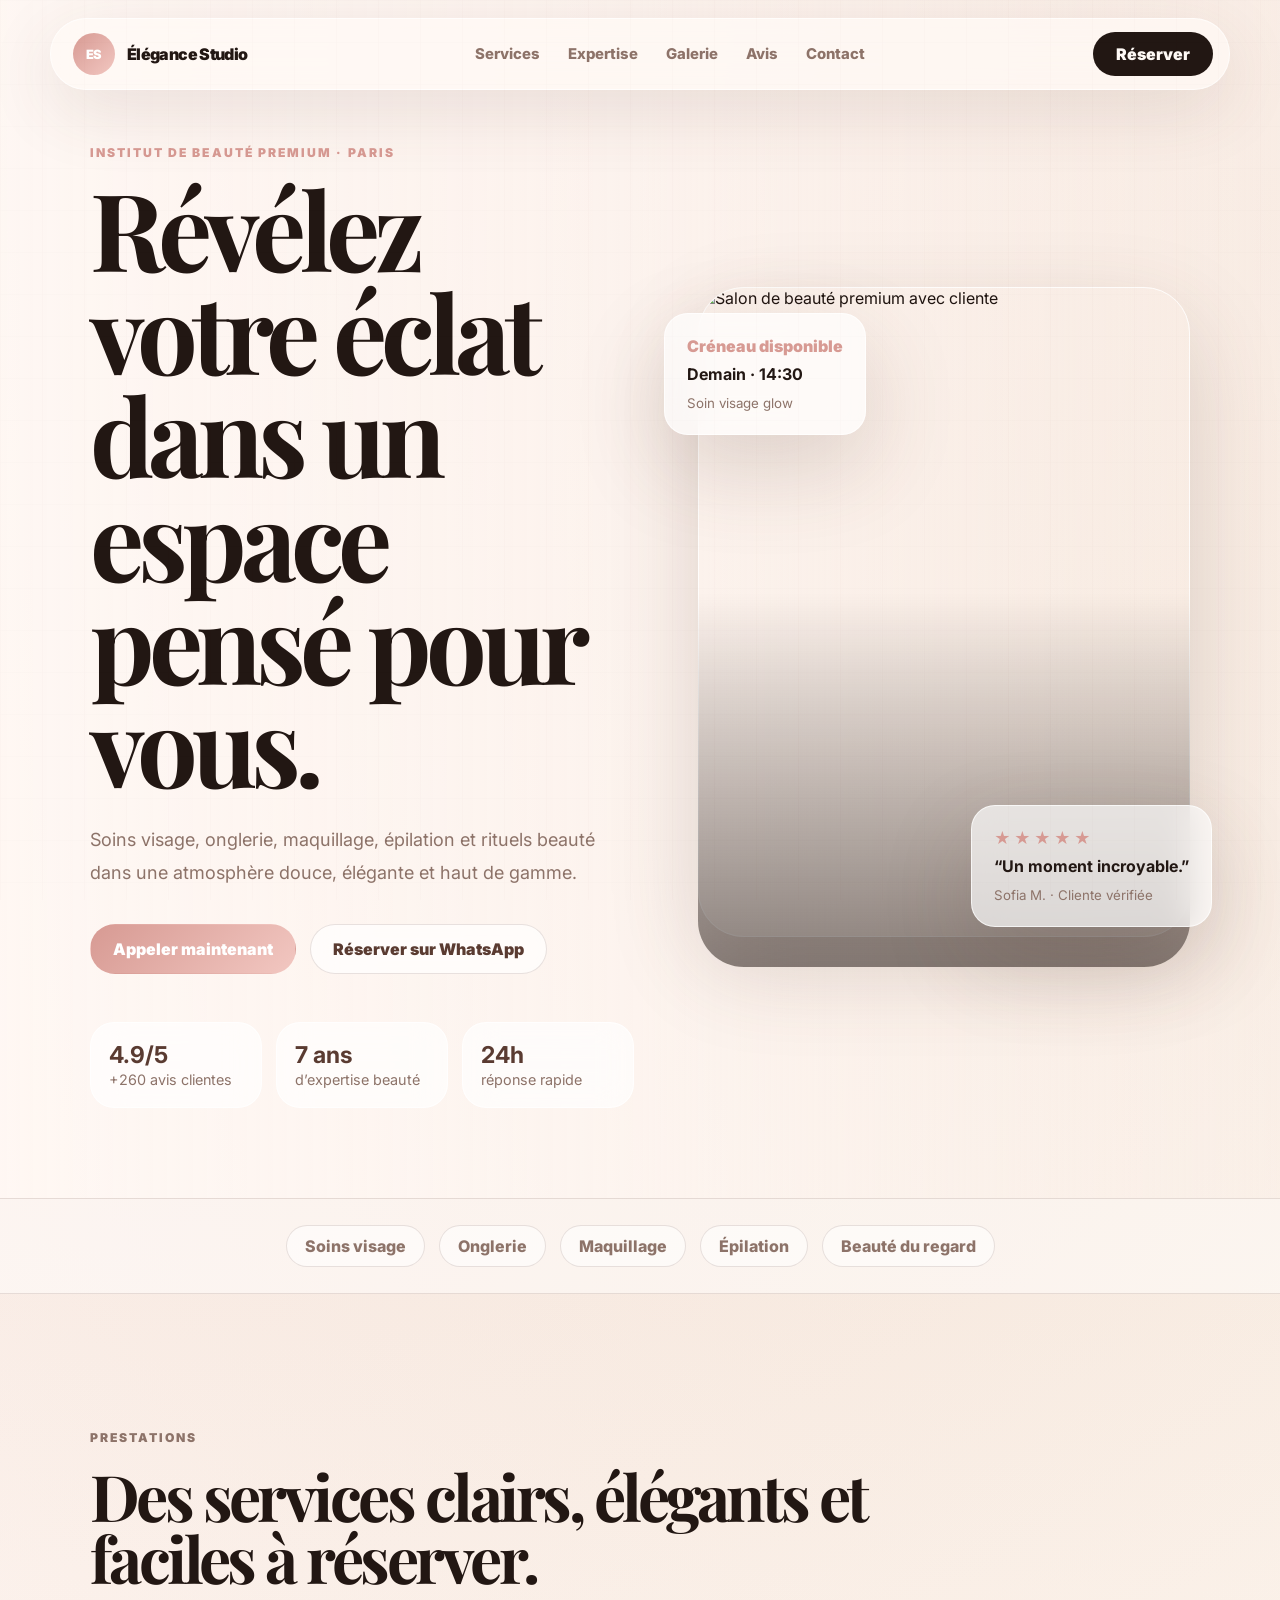
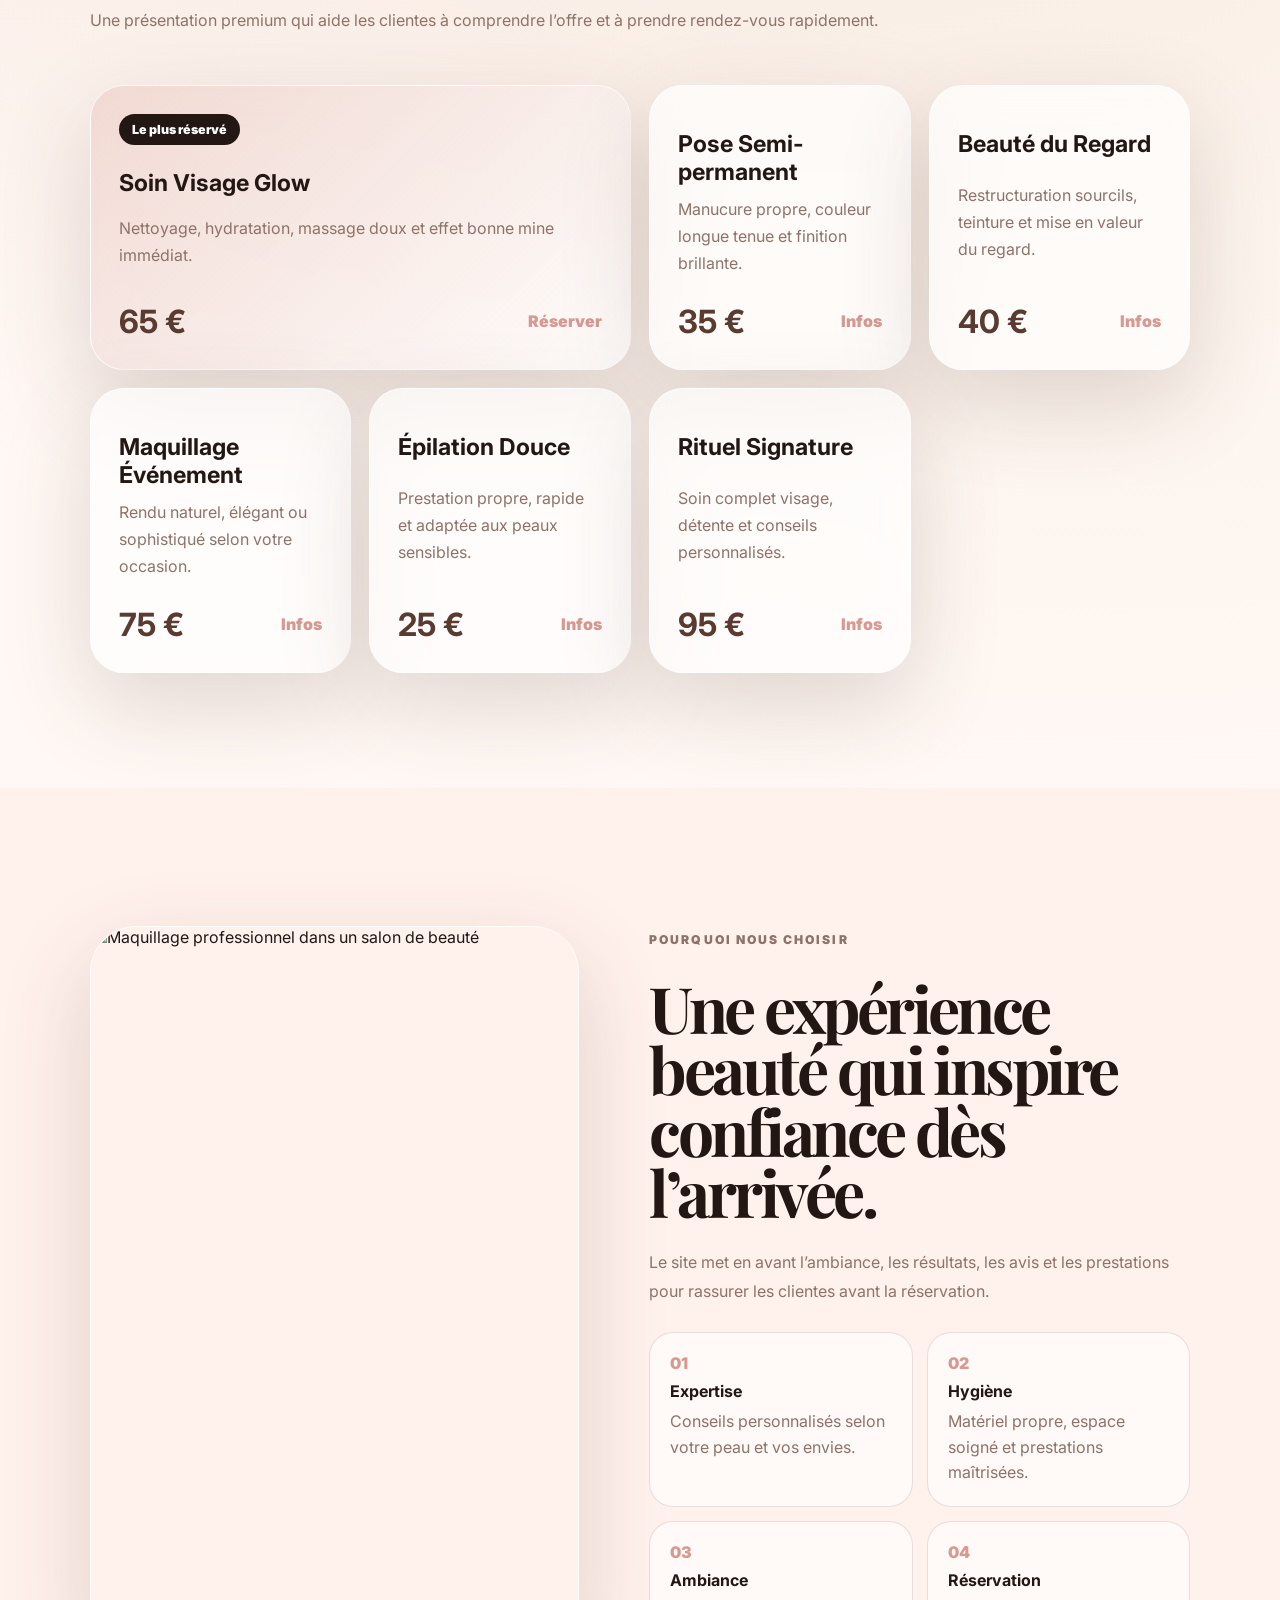
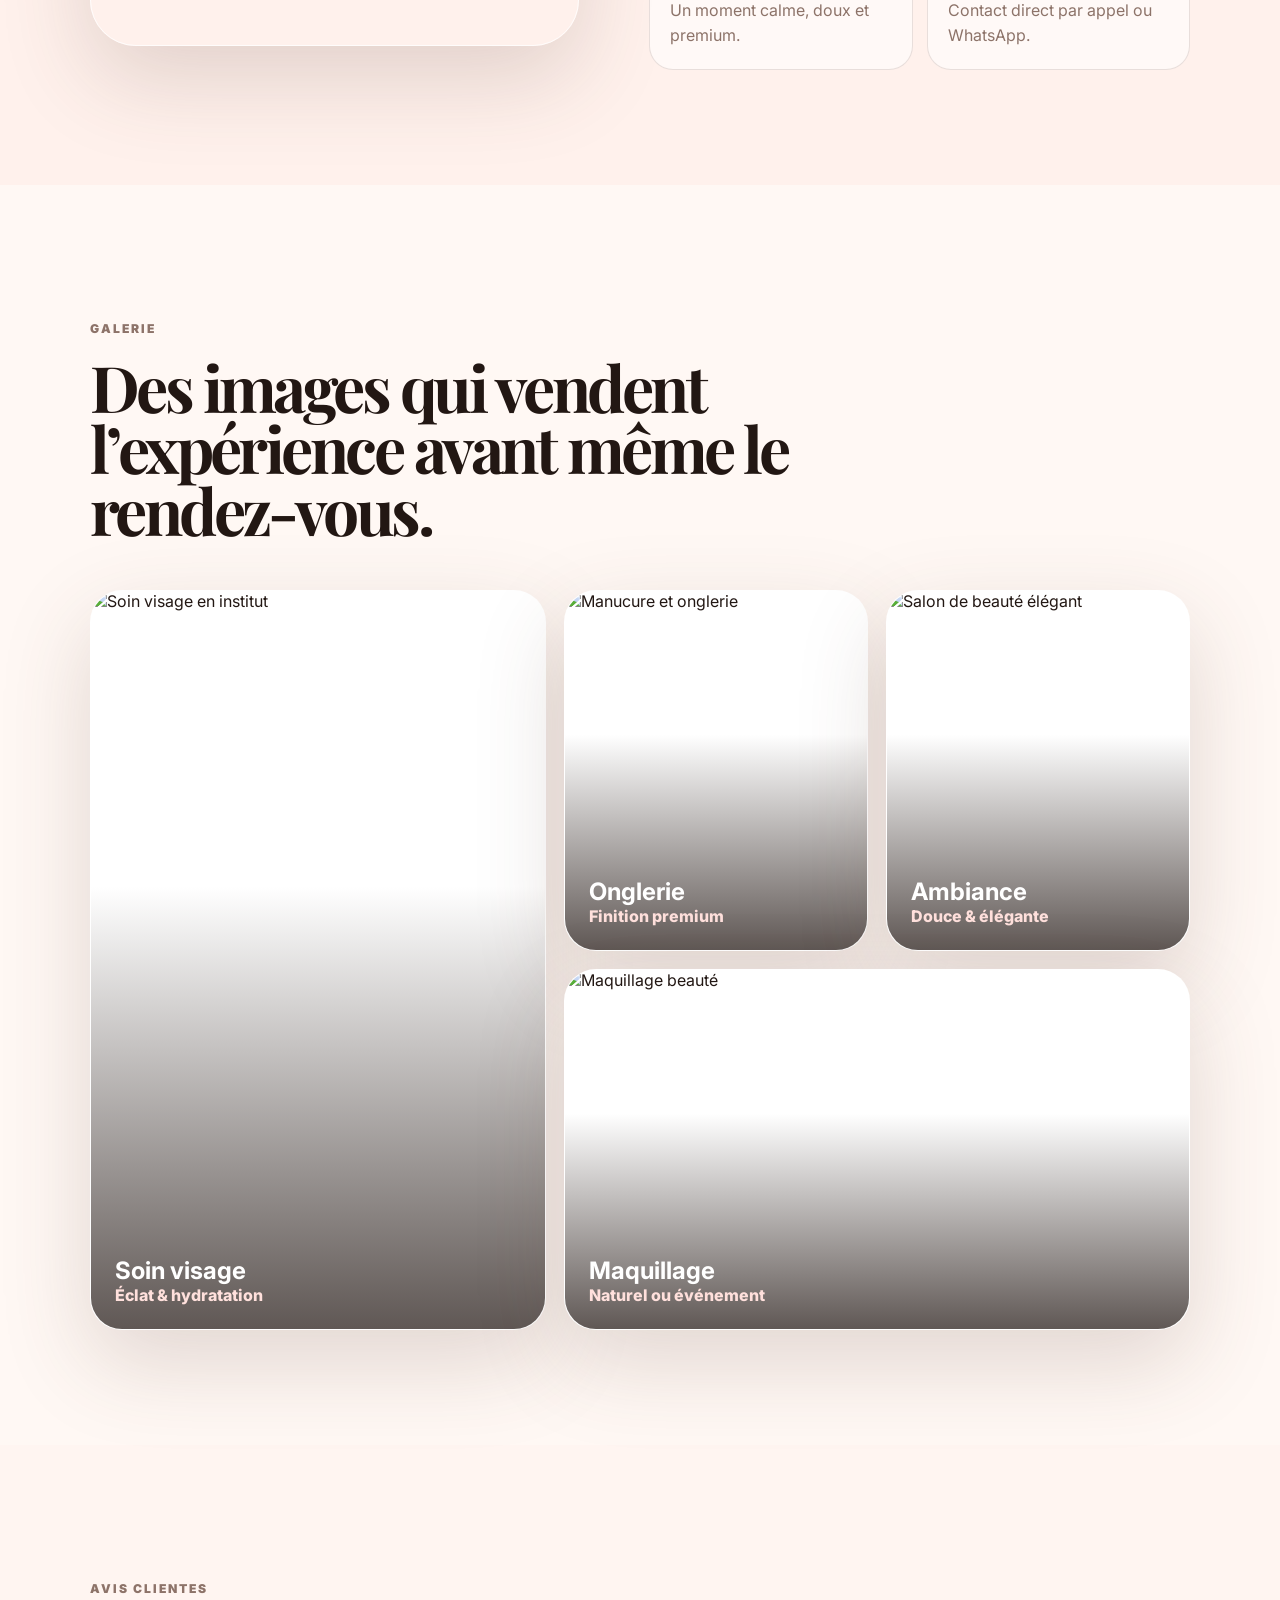
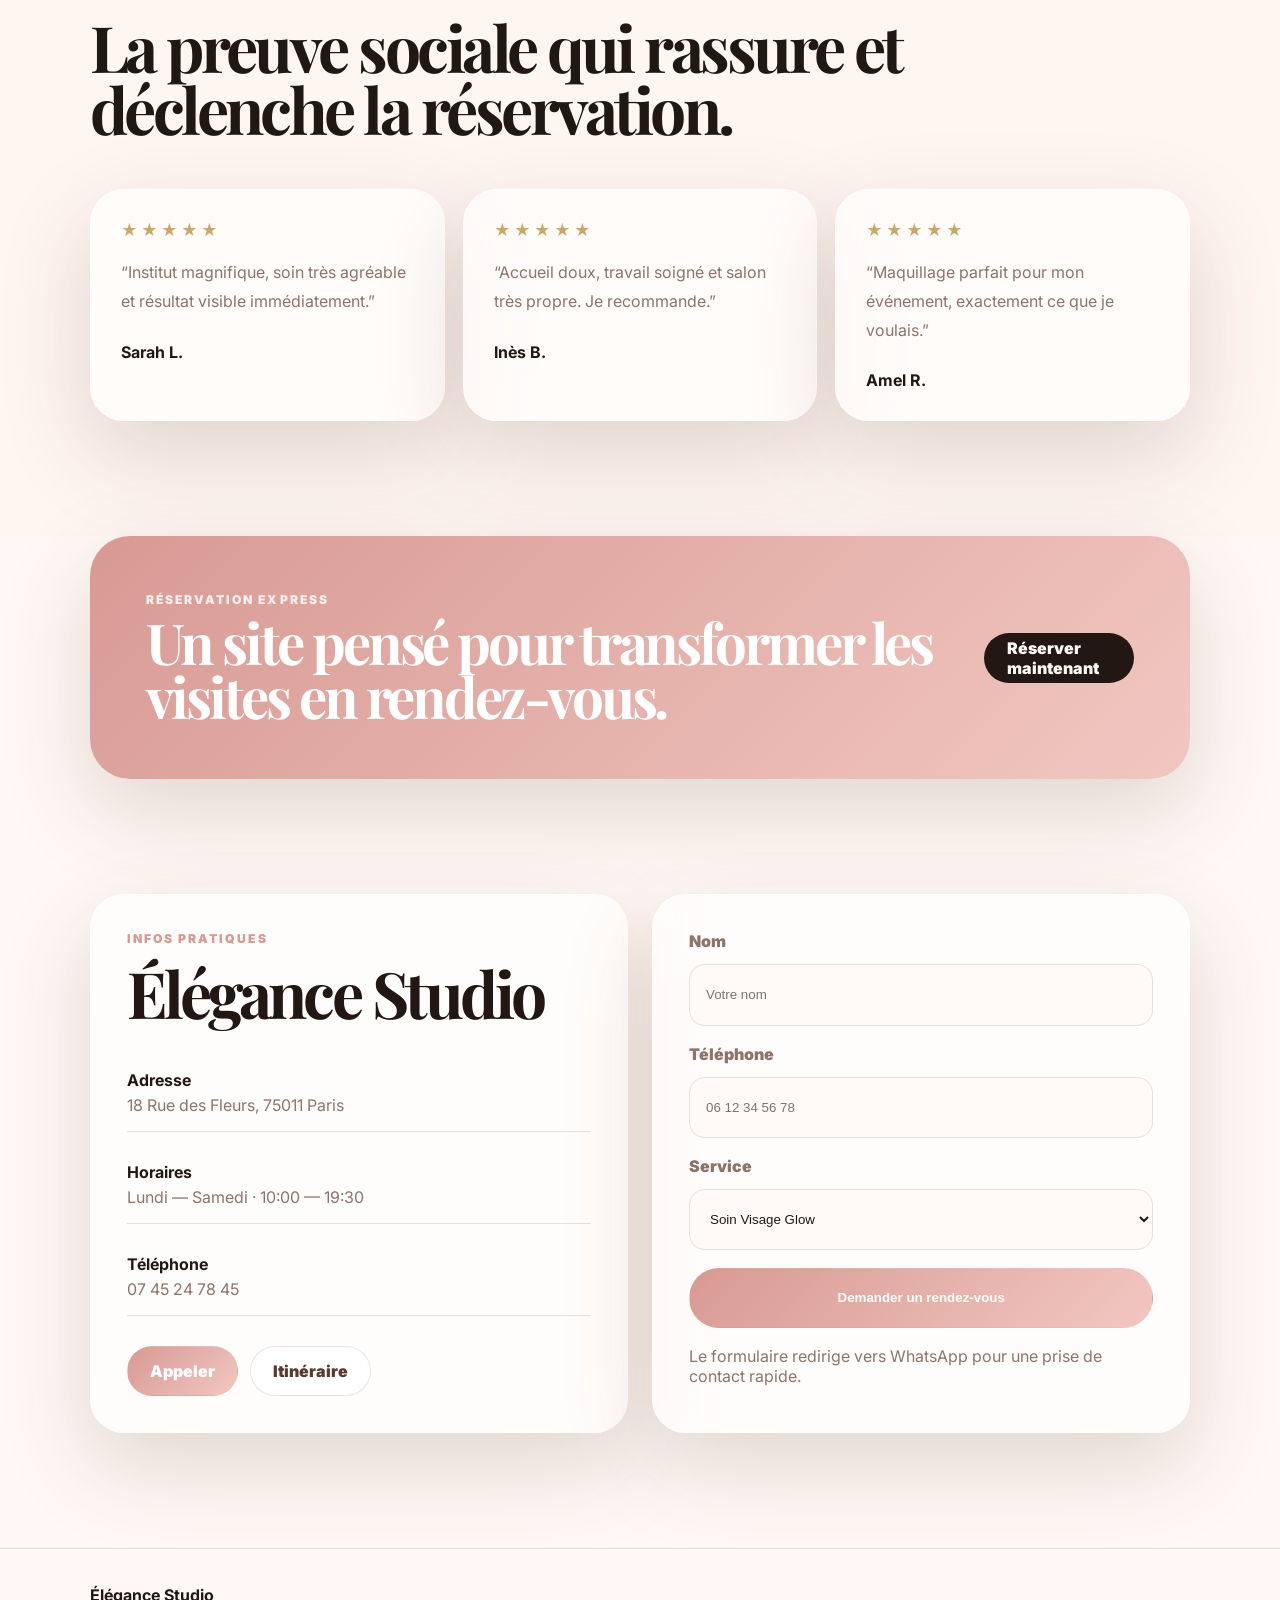
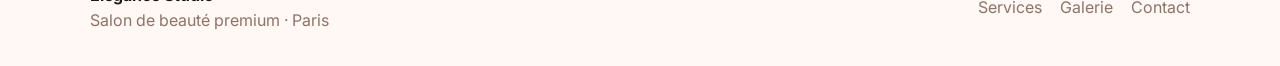
==== beauty-demo/index.html @ 8548c152 "Ajouter site demo premium salon de beaute" ====
<!DOCTYPE html>
<html lang="fr">
<head>
  <meta charset="UTF-8" />
  <meta name="viewport" content="width=device-width, initial-scale=1.0" />
  <meta name="description" content="Élégance Studio, salon de beauté premium : soins visage, onglerie, maquillage, épilation et réservation WhatsApp." />
  <title>Élégance Studio — Salon de Beauté Premium</title>
  <link rel="preconnect" href="https://fonts.googleapis.com">
  <link rel="preconnect" href="https://fonts.gstatic.com" crossorigin>
  <link href="https://fonts.googleapis.com/css2?family=Inter:wght@400;500;600;700;800;900&family=Playfair+Display:wght@700;800&display=swap" rel="stylesheet">
  <style>
    :root{--bg:#fff8f4;--dark:#221713;--brown:#5a3b31;--muted:#8d7369;--cream:#fffaf6;--rose:#d79a93;--rose2:#f2c7c1;--gold:#c9a86a;--line:rgba(90,59,49,.14);--glass:rgba(255,255,255,.72);--shadow:0 32px 90px rgba(90,59,49,.18);--radius:34px}*{box-sizing:border-box;margin:0;padding:0}html{scroll-behavior:smooth}body{font-family:Inter,system-ui,sans-serif;background:radial-gradient(circle at 15% 0%,rgba(215,154,147,.22),transparent 32%),radial-gradient(circle at 85% 10%,rgba(201,168,106,.16),transparent 30%),var(--bg);color:var(--dark);overflow-x:hidden}a{text-decoration:none;color:inherit}img{width:100%;display:block}.grain{position:fixed;inset:0;pointer-events:none;z-index:100;opacity:.045;background-image:linear-gradient(90deg,rgba(90,59,49,.25) 1px,transparent 1px),linear-gradient(rgba(90,59,49,.18) 1px,transparent 1px);background-size:42px 42px}.header{position:fixed;z-index:50;top:18px;left:50%;transform:translateX(-50%);width:min(1180px,calc(100% - 28px));height:72px;padding:0 16px 0 22px;display:flex;align-items:center;justify-content:space-between;gap:20px;border:1px solid rgba(255,255,255,.6);border-radius:999px;background:rgba(255,250,246,.72);backdrop-filter:blur(18px);box-shadow:0 20px 70px rgba(90,59,49,.12)}.logo{display:flex;align-items:center;gap:12px;font-weight:900;letter-spacing:-.04em}.logo-icon{width:42px;height:42px;display:grid;place-items:center;border-radius:50%;background:linear-gradient(135deg,var(--rose),var(--rose2));color:#fff;font-size:.8rem}.nav{display:flex;gap:28px;color:var(--muted);font-weight:800;font-size:.93rem}.nav a:hover{color:var(--brown)}.header-cta,.btn{display:inline-flex;align-items:center;justify-content:center;min-height:50px;padding:0 22px;border-radius:999px;border:1px solid transparent;font-weight:900;transition:.2s ease}.header-cta{min-height:44px;background:var(--dark);color:var(--cream)}.btn:hover,.header-cta:hover{transform:translateY(-2px)}.btn-primary{background:linear-gradient(135deg,var(--rose),var(--rose2));color:#fff}.btn-secondary{background:rgba(255,255,255,.68);border-color:var(--line);color:var(--brown);backdrop-filter:blur(12px)}.btn-dark{background:var(--dark);color:var(--cream)}.menu{display:none;width:46px;height:46px;border-radius:50%;border:1px solid var(--line);background:rgba(255,255,255,.65)}.menu span{display:block;width:18px;height:2px;background:var(--dark);margin:4px auto}.hero{position:relative;min-height:100vh;padding:145px 7vw 90px;overflow:hidden}.hero-bg{position:absolute;inset:0;background:linear-gradient(90deg,rgba(255,248,244,.95),rgba(255,248,244,.76),rgba(255,248,244,.35)),url('https://images.unsplash.com/photo-1560066984-138dadb4c035?auto=format&fit=crop&w=1800&q=85') center/cover}.hero-grid{position:relative;z-index:2;display:grid;grid-template-columns:1.05fr .95fr;align-items:center;gap:64px}.eyebrow{color:var(--rose);font-size:.76rem;font-weight:900;letter-spacing:.17em;text-transform:uppercase;margin-bottom:16px}h1,h2{font-family:'Playfair Display',serif;letter-spacing:-.055em;line-height:.96}h1{font-size:clamp(4rem,8.4vw,8.3rem);max-width:900px}h2{font-size:clamp(2.5rem,5vw,5.3rem)}.lead{max-width:650px;color:var(--muted);font-size:1.13rem;line-height:1.8;margin:28px 0 36px}.actions{display:flex;gap:14px;flex-wrap:wrap}.stats{display:grid;grid-template-columns:repeat(3,1fr);gap:14px;margin-top:48px;max-width:660px}.stats div,.service,.review,.contact-card,.form,.floating-card{border:1px solid rgba(255,255,255,.7);background:rgba(255,255,255,.66);box-shadow:var(--shadow);backdrop-filter:blur(16px)}.stats div{padding:18px;border-radius:24px;box-shadow:none}.stats strong{display:block;color:var(--brown);font-size:1.45rem}.stats span{color:var(--muted);font-size:.9rem}.hero-media{position:relative;min-height:680px}.hero-media>img{height:650px;object-fit:cover;border-radius:46px;border:1px solid rgba(255,255,255,.8);box-shadow:var(--shadow);filter:saturate(.98) contrast(1.03)}.hero-media:after{content:"";position:absolute;inset:0;border-radius:46px;background:linear-gradient(180deg,transparent 45%,rgba(34,23,19,.52));pointer-events:none}.floating-card{position:absolute;z-index:3;padding:22px;border-radius:24px}.card-top{top:26px;left:-34px}.card-bottom{right:-22px;bottom:40px}.floating-card span{color:var(--rose);font-weight:900}.floating-card strong{display:block;margin:8px 0}.floating-card small{color:var(--muted)}.stars{color:var(--gold);letter-spacing:3px}.strip{display:flex;justify-content:center;gap:14px;flex-wrap:wrap;padding:26px 7vw;border-block:1px solid var(--line);background:rgba(255,255,255,.45)}.strip span{border:1px solid var(--line);border-radius:999px;padding:10px 18px;color:var(--muted);font-weight:800;background:rgba(255,255,255,.55)}.section{padding:115px 7vw}.section-head{max-width:880px;margin-bottom:50px}.section-head p{margin-top:18px;color:var(--muted);line-height:1.8}.services-grid{display:grid;grid-template-columns:repeat(4,1fr);gap:18px}.service{min-height:285px;padding:28px;border-radius:var(--radius);display:flex;flex-direction:column;justify-content:space-between}.service.featured{grid-column:span 2;background:linear-gradient(135deg,rgba(215,154,147,.28),rgba(255,255,255,.72))}.pill{width:max-content;padding:8px 13px;border-radius:999px;background:var(--dark);color:#fff;font-weight:900;font-size:.78rem}.service h3{font-size:1.45rem;margin:16px 0 10px}.service p{color:var(--muted);line-height:1.7}.service-footer{display:flex;align-items:center;justify-content:space-between;gap:16px;margin-top:24px}.service-footer strong{color:var(--brown);font-size:2rem}.service-footer a{color:var(--rose);font-weight:900}.split{display:grid;grid-template-columns:.95fr 1.05fr;gap:70px;align-items:center;background:#fff1ec}.split-media img{height:720px;object-fit:cover;border-radius:46px;border:1px solid rgba(255,255,255,.8);box-shadow:var(--shadow)}.split-copy>p{color:var(--muted);line-height:1.8;margin:26px 0}.benefits{display:grid;grid-template-columns:1fr 1fr;gap:14px}.benefits div{border:1px solid var(--line);border-radius:24px;padding:20px;background:rgba(255,255,255,.58)}.benefits span{color:var(--rose);font-weight:900}.benefits strong{display:block;margin:8px 0}.benefits p{color:var(--muted);line-height:1.6}.gallery{display:grid;grid-template-columns:1.2fr .8fr .8fr;gap:18px}.gallery-item{position:relative;overflow:hidden;min-height:360px;border-radius:32px;border:1px solid rgba(255,255,255,.8);box-shadow:var(--shadow);background:#fff}.gallery-item.tall{grid-row:span 2;min-height:740px}.gallery-item.wide{grid-column:span 2}.gallery-item img{height:100%;object-fit:cover;position:absolute;inset:0;transition:.45s ease}.gallery-item:hover img{transform:scale(1.06)}.gallery-item:after{content:"";position:absolute;inset:0;background:linear-gradient(180deg,transparent 40%,rgba(34,23,19,.72))}.gallery-item figcaption{position:absolute;z-index:2;left:24px;right:24px;bottom:24px;color:#fff}.gallery-item strong{display:block;font-size:1.5rem}.gallery-item span{color:#ffe0dc;font-weight:800}.reviews{background:#fff5f1}.reviews-grid{display:grid;grid-template-columns:repeat(3,1fr);gap:18px}.review{border-radius:var(--radius);padding:30px}.review p{color:var(--muted);line-height:1.8;margin:18px 0 26px}.cta{margin:0 7vw;padding:56px;border-radius:40px;background:linear-gradient(135deg,var(--rose),var(--rose2));color:#fff;display:flex;align-items:center;justify-content:space-between;gap:30px;box-shadow:var(--shadow)}.cta .eyebrow{color:rgba(255,255,255,.82);margin-bottom:8px}.cta h2{font-size:clamp(2.25rem,4.4vw,4.7rem)}.contact{display:grid;grid-template-columns:1fr 1fr;gap:24px}.contact-card,.form{border-radius:var(--radius);padding:36px}.contact-card ul{list-style:none;margin:30px 0;display:grid;gap:14px}.contact-card li{padding:16px 0;border-bottom:1px solid var(--line);display:grid;gap:5px}.contact-card span,.form p{color:var(--muted)}.contact-actions{display:flex;gap:12px;flex-wrap:wrap}.form{display:grid;gap:18px}label{display:grid;gap:8px;color:var(--muted);font-weight:900}input,select{width:100%;min-height:56px;border:1px solid var(--line);border-radius:16px;background:#fffaf7;color:var(--dark);padding:0 16px;outline:none}.footer{padding:36px 7vw;display:flex;align-items:center;justify-content:space-between;gap:20px;border-top:1px solid var(--line);color:var(--muted)}.footer strong{display:block;color:var(--dark);margin-bottom:5px}.footer-links{display:flex;gap:18px}.reveal{opacity:0;transform:translateY(28px);transition:opacity .75s ease,transform .75s ease}.reveal.visible{opacity:1;transform:translateY(0)}@media(max-width:1000px){.nav,.header-cta{display:none}.menu{display:block}.nav.open{display:grid;position:absolute;left:0;right:0;top:82px;padding:20px;border:1px solid var(--line);border-radius:24px;background:rgba(255,250,246,.98)}.hero-grid,.split,.contact{grid-template-columns:1fr}.hero-media{min-height:auto}.hero-media>img{height:520px}.services-grid,.reviews-grid,.benefits{grid-template-columns:1fr}.service.featured{grid-column:auto}.gallery{grid-template-columns:1fr}.gallery-item.tall,.gallery-item.wide{grid-row:auto;grid-column:auto;min-height:430px}.cta,.footer{flex-direction:column;align-items:flex-start}}@media(max-width:560px){.header{top:12px;height:64px}.logo-text{display:none}.hero{padding:112px 22px 70px}.hero-grid{gap:36px}h1{font-size:clamp(3.2rem,16vw,5rem)}.actions,.contact-actions{flex-direction:column}.btn{width:100%}.stats{grid-template-columns:1fr}.hero-media>img{height:430px;border-radius:30px}.card-top{left:12px;right:12px;top:14px}.card-bottom{right:12px;left:12px;bottom:16px}.section{padding:82px 22px}.split-media img{height:430px;border-radius:30px}.cta{margin:0 22px;padding:32px}.gallery-item{min-height:380px}}
  </style>
</head>
<body>
  <div class="grain"></div>

  <header class="header">
    <a class="logo" href="#accueil"><span class="logo-icon">ES</span><span class="logo-text">Élégance Studio</span></a>
    <button class="menu" id="menu" aria-label="Ouvrir le menu"><span></span><span></span><span></span></button>
    <nav class="nav" id="nav">
      <a href="#services">Services</a><a href="#expertise">Expertise</a><a href="#galerie">Galerie</a><a href="#avis">Avis</a><a href="#contact">Contact</a>
    </nav>
    <a class="header-cta" href="https://wa.me/33745247845" target="_blank" rel="noopener">Réserver</a>
  </header>

  <main>
    <section class="hero" id="accueil">
      <div class="hero-bg"></div>
      <div class="hero-grid">
        <div class="hero-content reveal">
          <p class="eyebrow">Institut de beauté premium · Paris</p>
          <h1>Révélez votre éclat dans un espace pensé pour vous.</h1>
          <p class="lead">Soins visage, onglerie, maquillage, épilation et rituels beauté dans une atmosphère douce, élégante et haut de gamme.</p>
          <div class="actions"><a class="btn btn-primary" href="tel:+33745247845">Appeler maintenant</a><a class="btn btn-secondary" href="https://wa.me/33745247845" target="_blank" rel="noopener">Réserver sur WhatsApp</a></div>
          <div class="stats"><div><strong>4.9/5</strong><span>+260 avis clientes</span></div><div><strong>7 ans</strong><span>d’expertise beauté</span></div><div><strong>24h</strong><span>réponse rapide</span></div></div>
        </div>
        <div class="hero-media reveal">
          <img src="https://images.unsplash.com/photo-1522337360788-8b13dee7a37e?auto=format&fit=crop&w=1200&q=85" alt="Salon de beauté premium avec cliente" />
          <div class="floating-card card-top"><span>Créneau disponible</span><strong>Demain · 14:30</strong><small>Soin visage glow</small></div>
          <div class="floating-card card-bottom"><span class="stars">★★★★★</span><strong>“Un moment incroyable.”</strong><small>Sofia M. · Cliente vérifiée</small></div>
        </div>
      </div>
    </section>

    <section class="strip"><span>Soins visage</span><span>Onglerie</span><span>Maquillage</span><span>Épilation</span><span>Beauté du regard</span></section>

    <section class="section" id="services">
      <div class="section-head reveal"><p class="eyebrow">Prestations</p><h2>Des services clairs, élégants et faciles à réserver.</h2><p>Une présentation premium qui aide les clientes à comprendre l’offre et à prendre rendez-vous rapidement.</p></div>
      <div class="services-grid">
        <article class="service featured reveal"><span class="pill">Le plus réservé</span><h3>Soin Visage Glow</h3><p>Nettoyage, hydratation, massage doux et effet bonne mine immédiat.</p><div class="service-footer"><strong>65 €</strong><a href="https://wa.me/33745247845" target="_blank">Réserver</a></div></article>
        <article class="service reveal"><h3>Pose Semi-permanent</h3><p>Manucure propre, couleur longue tenue et finition brillante.</p><div class="service-footer"><strong>35 €</strong><a href="#contact">Infos</a></div></article>
        <article class="service reveal"><h3>Beauté du Regard</h3><p>Restructuration sourcils, teinture et mise en valeur du regard.</p><div class="service-footer"><strong>40 €</strong><a href="#contact">Infos</a></div></article>
        <article class="service reveal"><h3>Maquillage Événement</h3><p>Rendu naturel, élégant ou sophistiqué selon votre occasion.</p><div class="service-footer"><strong>75 €</strong><a href="#contact">Infos</a></div></article>
        <article class="service reveal"><h3>Épilation Douce</h3><p>Prestation propre, rapide et adaptée aux peaux sensibles.</p><div class="service-footer"><strong>25 €</strong><a href="#contact">Infos</a></div></article>
        <article class="service reveal"><h3>Rituel Signature</h3><p>Soin complet visage, détente et conseils personnalisés.</p><div class="service-footer"><strong>95 €</strong><a href="#contact">Infos</a></div></article>
      </div>
    </section>

    <section class="section split" id="expertise">
      <div class="split-media reveal"><img src="https://images.unsplash.com/photo-1487412947147-5cebf100ffc2?auto=format&fit=crop&w=1200&q=85" alt="Maquillage professionnel dans un salon de beauté" /></div>
      <div class="split-copy reveal"><p class="eyebrow">Pourquoi nous choisir</p><h2>Une expérience beauté qui inspire confiance dès l’arrivée.</h2><p>Le site met en avant l’ambiance, les résultats, les avis et les prestations pour rassurer les clientes avant la réservation.</p><div class="benefits"><div><span>01</span><strong>Expertise</strong><p>Conseils personnalisés selon votre peau et vos envies.</p></div><div><span>02</span><strong>Hygiène</strong><p>Matériel propre, espace soigné et prestations maîtrisées.</p></div><div><span>03</span><strong>Ambiance</strong><p>Un moment calme, doux et premium.</p></div><div><span>04</span><strong>Réservation</strong><p>Contact direct par appel ou WhatsApp.</p></div></div></div>
    </section>

    <section class="section" id="galerie">
      <div class="section-head reveal"><p class="eyebrow">Galerie</p><h2>Des images qui vendent l’expérience avant même le rendez-vous.</h2></div>
      <div class="gallery">
        <figure class="gallery-item tall reveal"><img src="https://images.unsplash.com/photo-1570172619644-dfd03ed5d881?auto=format&fit=crop&w=1000&q=85" alt="Soin visage en institut"><figcaption><strong>Soin visage</strong><span>Éclat & hydratation</span></figcaption></figure>
        <figure class="gallery-item reveal"><img src="https://images.unsplash.com/photo-1604654894610-df63bc536371?auto=format&fit=crop&w=900&q=85" alt="Manucure et onglerie"><figcaption><strong>Onglerie</strong><span>Finition premium</span></figcaption></figure>
        <figure class="gallery-item reveal"><img src="https://images.unsplash.com/photo-1522337660859-02fbefca4702?auto=format&fit=crop&w=900&q=85" alt="Salon de beauté élégant"><figcaption><strong>Ambiance</strong><span>Douce & élégante</span></figcaption></figure>
        <figure class="gallery-item wide reveal"><img src="https://images.unsplash.com/photo-1512496015851-a90fb38ba796?auto=format&fit=crop&w=1200&q=85" alt="Maquillage beauté"><figcaption><strong>Maquillage</strong><span>Naturel ou événement</span></figcaption></figure>
      </div>
    </section>

    <section class="section reviews" id="avis">
      <div class="section-head reveal"><p class="eyebrow">Avis clientes</p><h2>La preuve sociale qui rassure et déclenche la réservation.</h2></div>
      <div class="reviews-grid">
        <article class="review reveal"><div class="stars">★★★★★</div><p>“Institut magnifique, soin très agréable et résultat visible immédiatement.”</p><strong>Sarah L.</strong></article>
        <article class="review reveal"><div class="stars">★★★★★</div><p>“Accueil doux, travail soigné et salon très propre. Je recommande.”</p><strong>Inès B.</strong></article>
        <article class="review reveal"><div class="stars">★★★★★</div><p>“Maquillage parfait pour mon événement, exactement ce que je voulais.”</p><strong>Amel R.</strong></article>
      </div>
    </section>

    <section class="cta reveal"><div><p class="eyebrow">Réservation express</p><h2>Un site pensé pour transformer les visites en rendez-vous.</h2></div><a class="btn btn-dark" href="https://wa.me/33745247845" target="_blank">Réserver maintenant</a></section>

    <section class="section contact" id="contact">
      <div class="contact-card reveal"><p class="eyebrow">Infos pratiques</p><h2>Élégance Studio</h2><ul><li><strong>Adresse</strong><span>18 Rue des Fleurs, 75011 Paris</span></li><li><strong>Horaires</strong><span>Lundi — Samedi · 10:00 — 19:30</span></li><li><strong>Téléphone</strong><span>07 45 24 78 45</span></li></ul><div class="contact-actions"><a class="btn btn-primary" href="tel:+33745247845">Appeler</a><a class="btn btn-secondary" href="https://maps.google.com" target="_blank">Itinéraire</a></div></div>
      <form class="form reveal"><label>Nom<input type="text" placeholder="Votre nom"></label><label>Téléphone<input type="tel" placeholder="06 12 34 56 78"></label><label>Service<select><option>Soin Visage Glow</option><option>Pose Semi-permanent</option><option>Beauté du Regard</option><option>Maquillage Événement</option><option>Rituel Signature</option></select></label><button class="btn btn-primary" type="submit">Demander un rendez-vous</button><p>Le formulaire redirige vers WhatsApp pour une prise de contact rapide.</p></form>
    </section>
  </main>

  <footer class="footer"><div><strong>Élégance Studio</strong><span>Salon de beauté premium · Paris</span></div><div class="footer-links"><a href="#services">Services</a><a href="#galerie">Galerie</a><a href="#contact">Contact</a></div></footer>

  <script>
    const menu=document.getElementById('menu');const nav=document.getElementById('nav');if(menu&&nav){menu.addEventListener('click',()=>nav.classList.toggle('open'));nav.querySelectorAll('a').forEach(link=>link.addEventListener('click',()=>nav.classList.remove('open')))}const observer=new IntersectionObserver(entries=>{entries.forEach(entry=>{if(entry.isIntersecting)entry.target.classList.add('visible')})},{threshold:.12});document.querySelectorAll('.reveal').forEach(el=>observer.observe(el));const form=document.querySelector('.form');if(form){form.addEventListener('submit',e=>{e.preventDefault();const msg=encodeURIComponent('Bonjour, je souhaite réserver un rendez-vous chez Élégance Studio.');window.open('https://wa.me/33745247845?text='+msg,'_blank')})}
  </script>
</body>
</html>
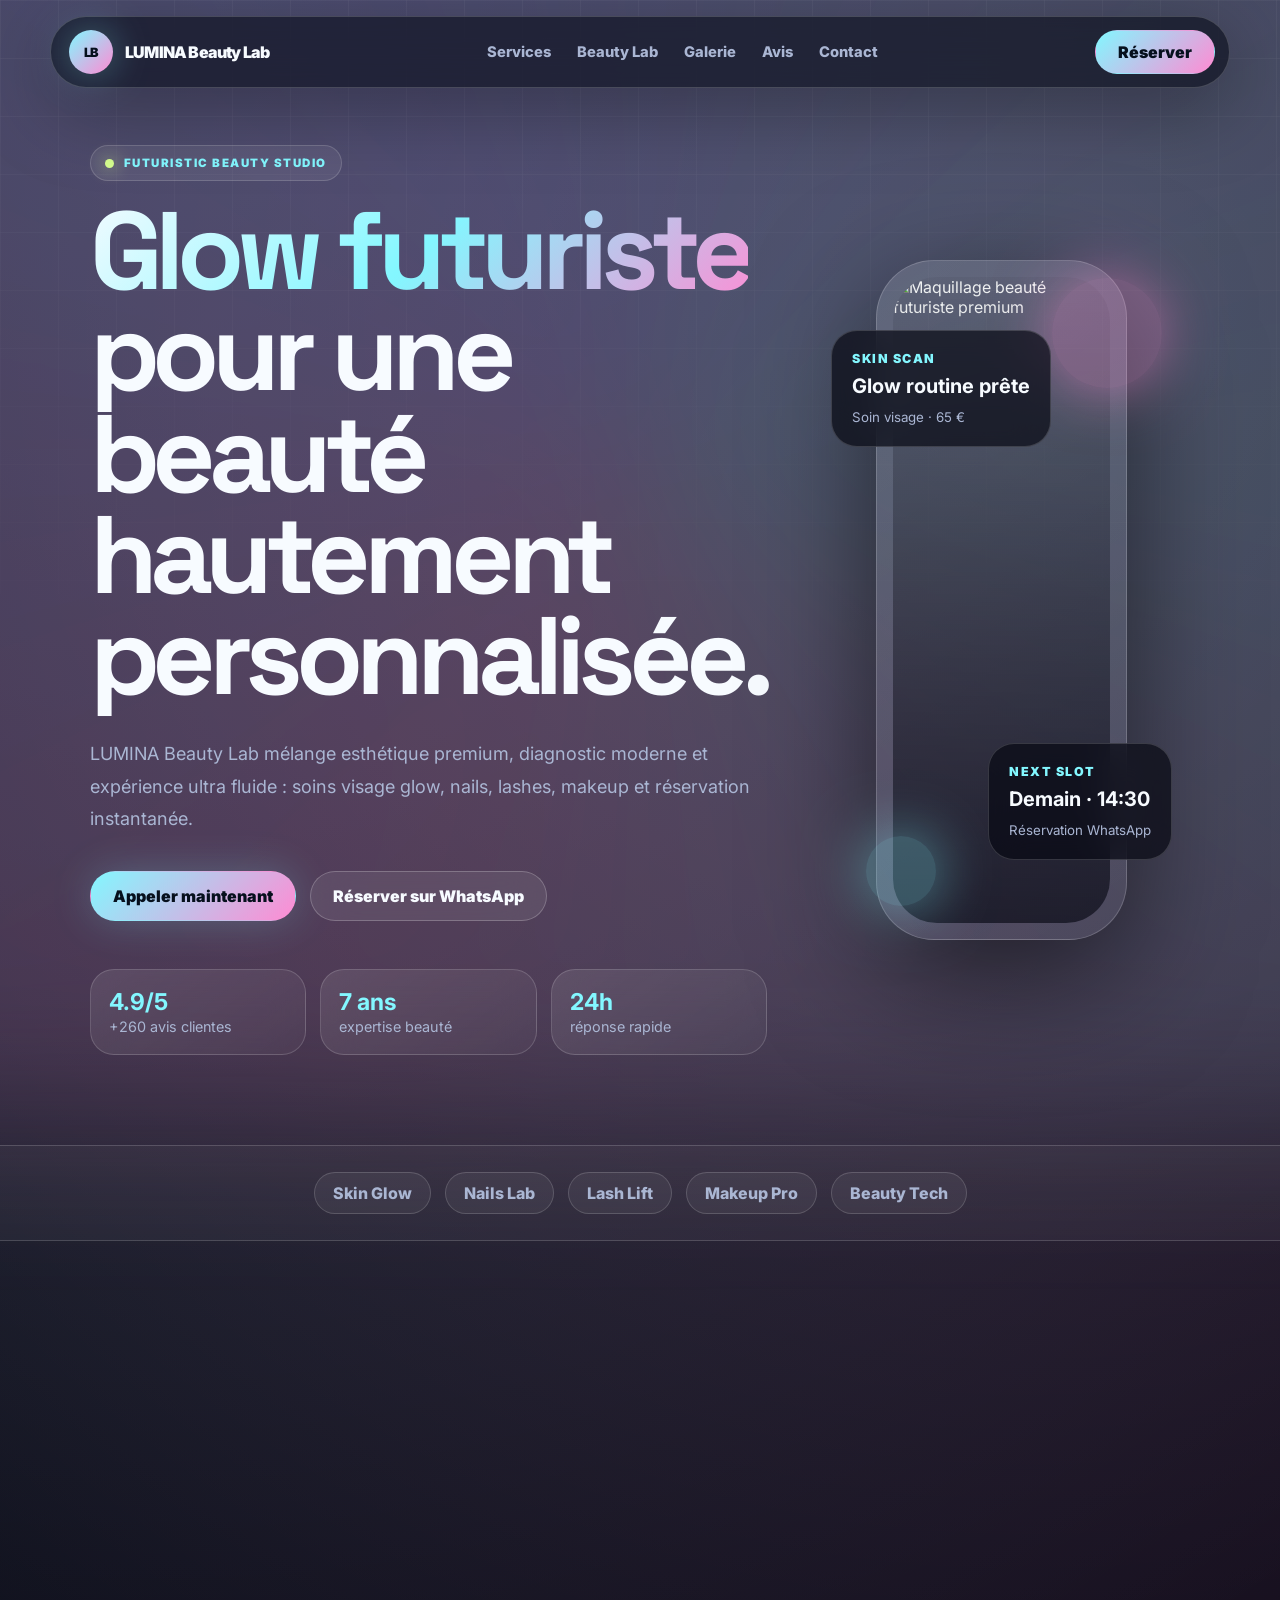
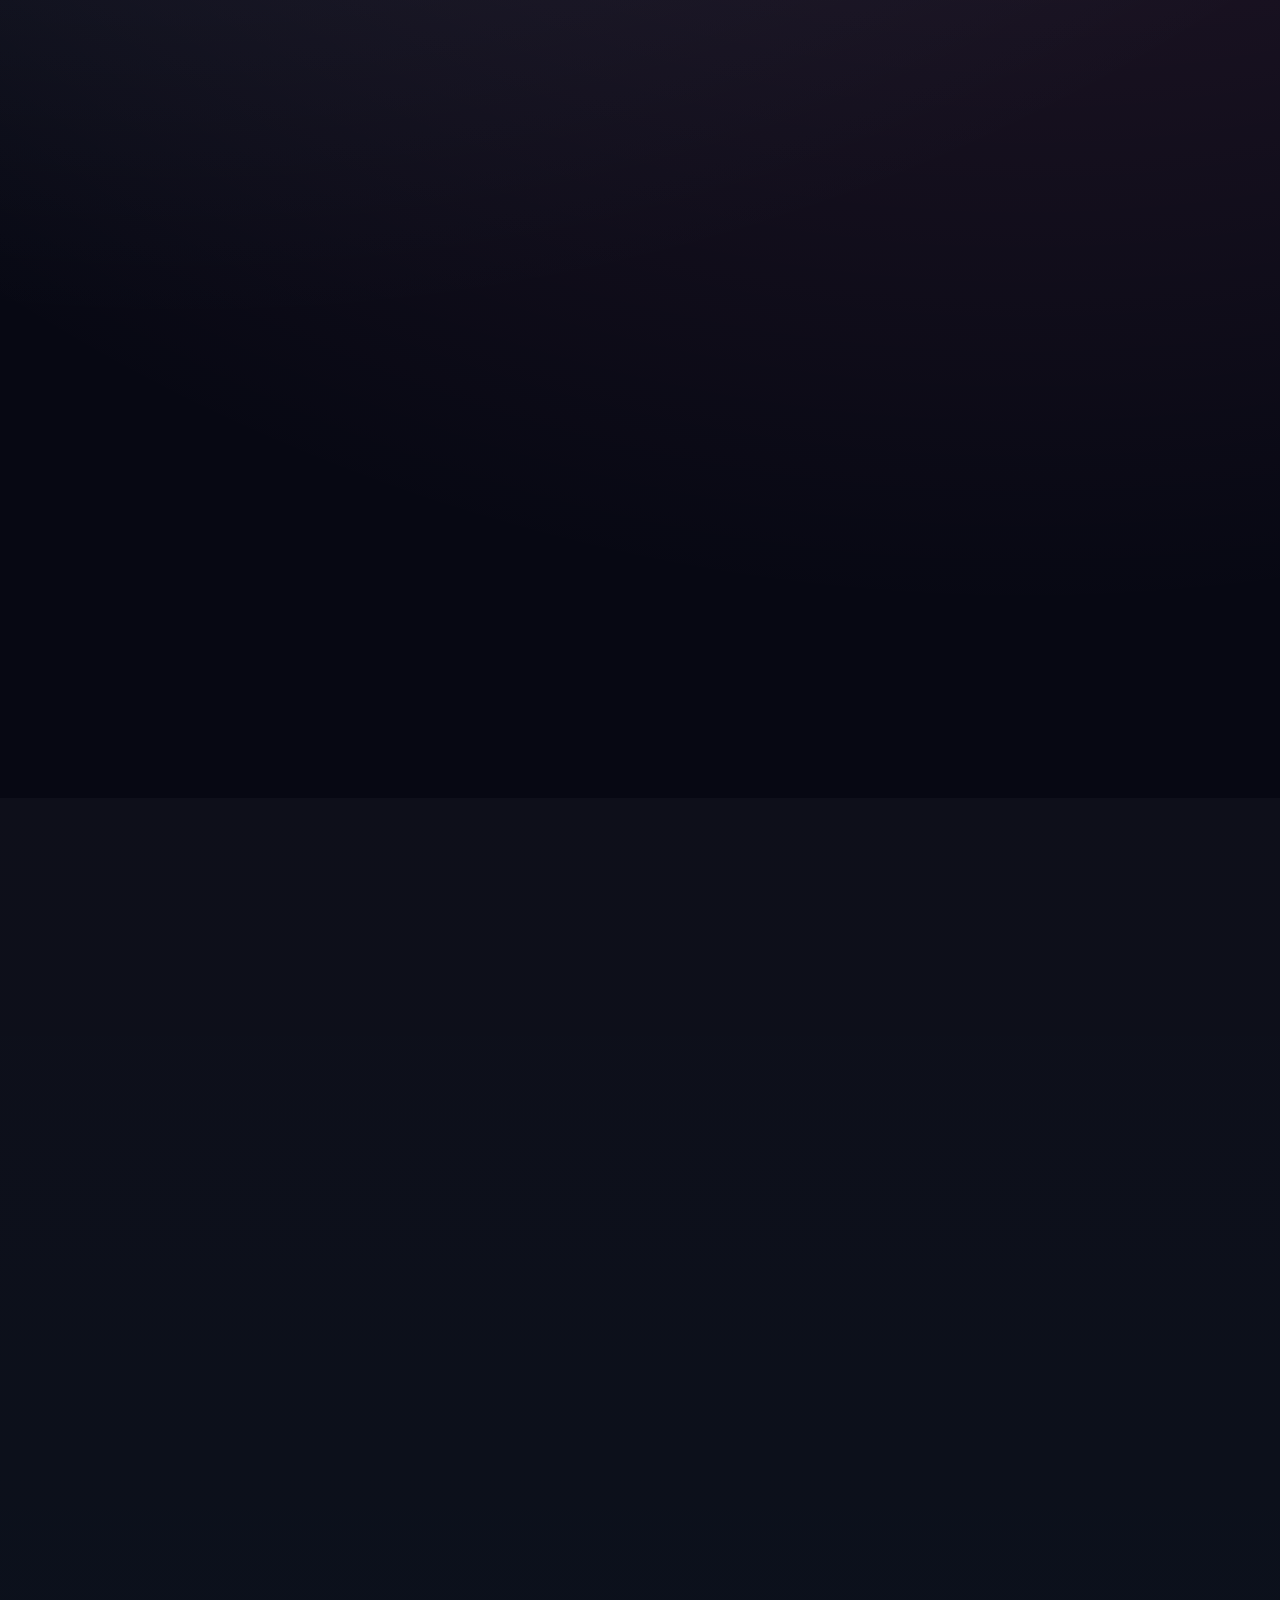
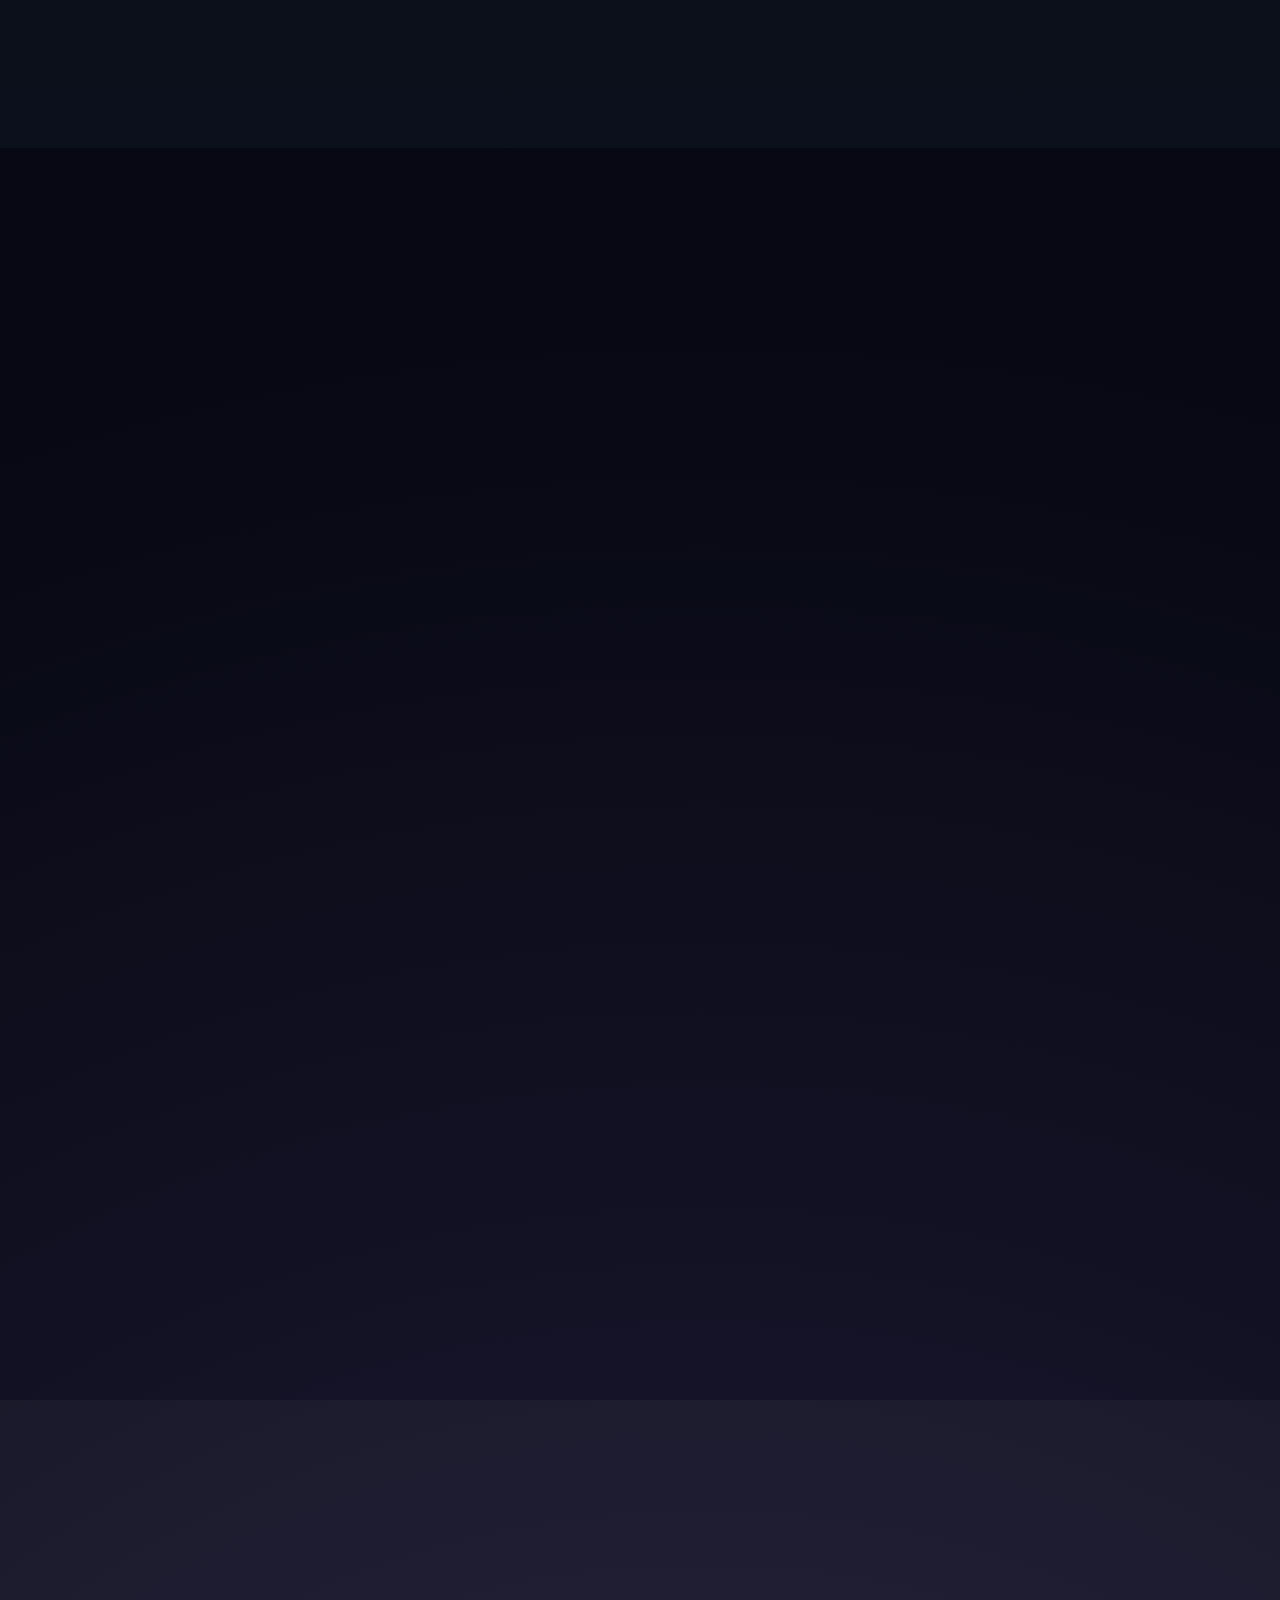
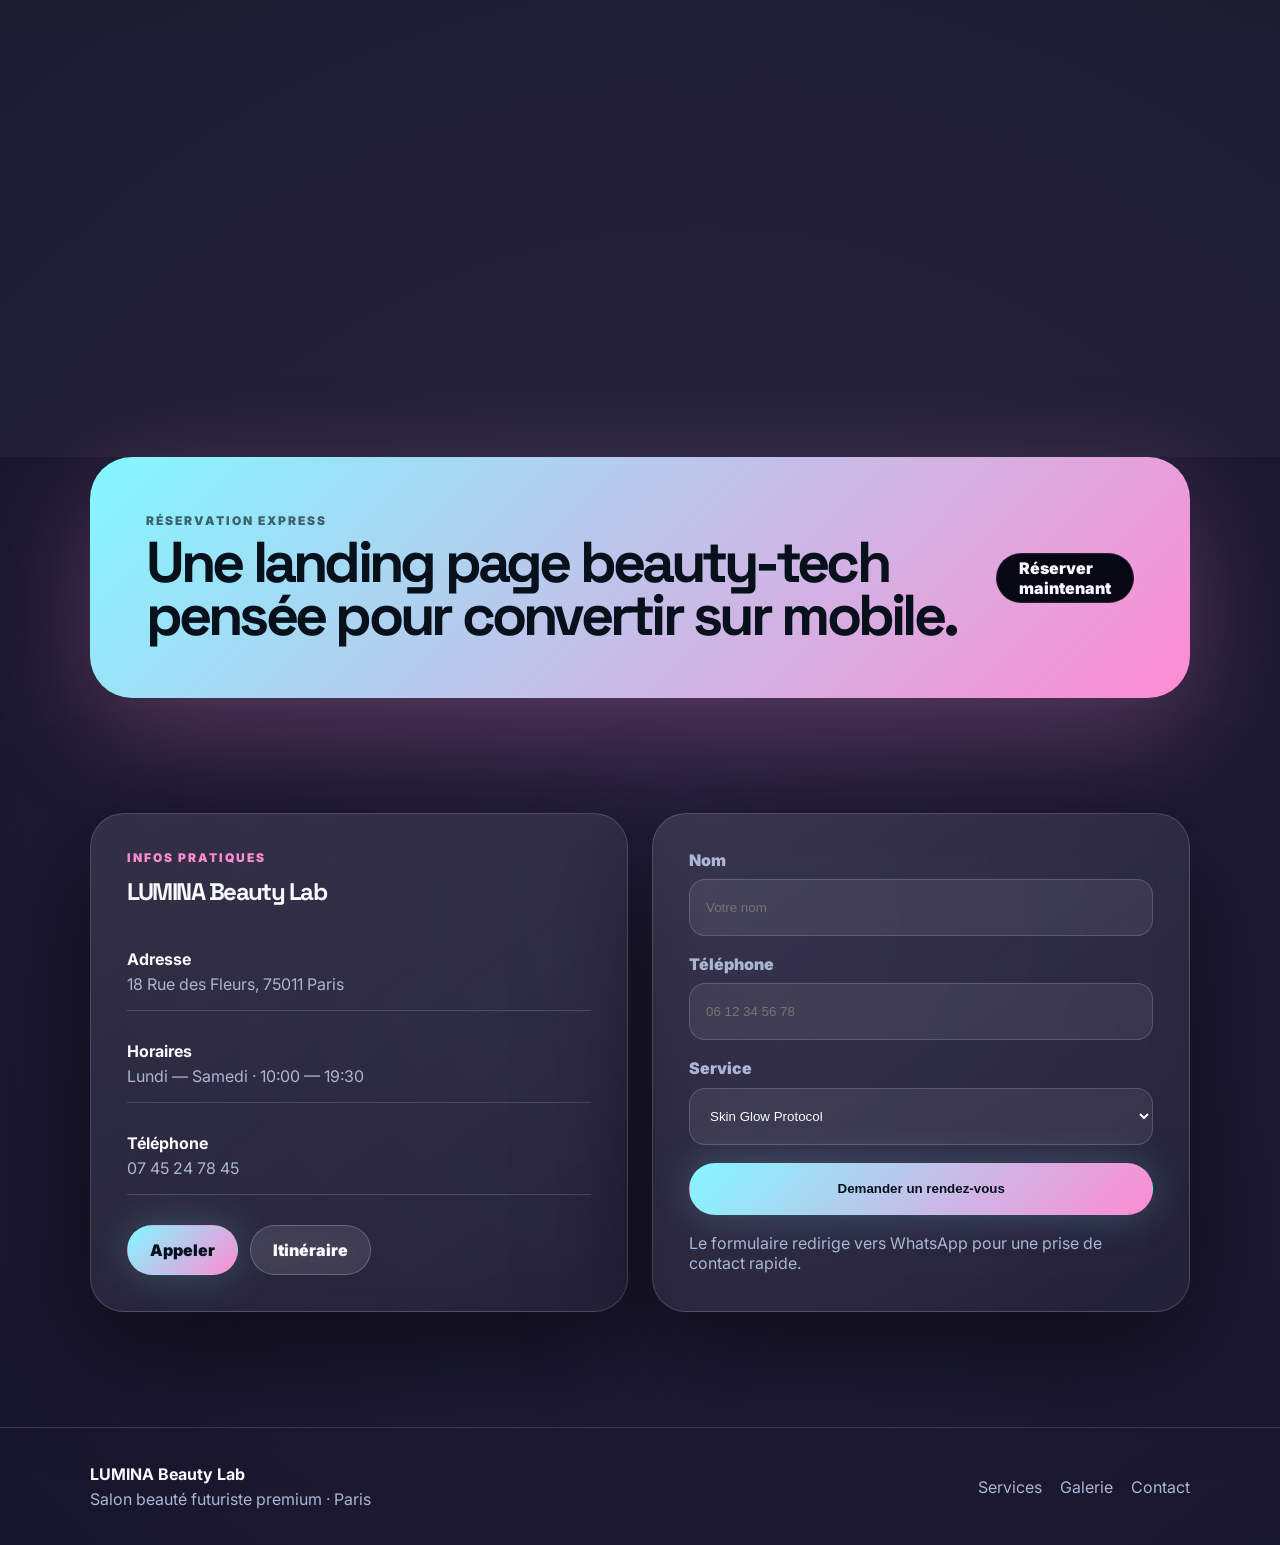
==== commit 12059947: "Refonte futuriste premium du site salon de beaute" ====
--- a/beauty-demo/index.html
+++ b/beauty-demo/index.html
@@ -3,96 +3,81 @@
 <head>
   <meta charset="UTF-8" />
   <meta name="viewport" content="width=device-width, initial-scale=1.0" />
-  <meta name="description" content="Élégance Studio, salon de beauté premium : soins visage, onglerie, maquillage, épilation et réservation WhatsApp." />
-  <title>Élégance Studio — Salon de Beauté Premium</title>
+  <meta name="description" content="LUMINA Beauty Lab, salon de beauté futuriste premium : skin glow, nails, lashes, makeup et réservation WhatsApp." />
+  <title>LUMINA Beauty Lab — Salon Futuriste Premium</title>
   <link rel="preconnect" href="https://fonts.googleapis.com">
   <link rel="preconnect" href="https://fonts.gstatic.com" crossorigin>
-  <link href="https://fonts.googleapis.com/css2?family=Inter:wght@400;500;600;700;800;900&family=Playfair+Display:wght@700;800&display=swap" rel="stylesheet">
+  <link href="https://fonts.googleapis.com/css2?family=Inter:wght@400;500;600;700;800;900&family=Space+Grotesk:wght@600;700&display=swap" rel="stylesheet">
   <style>
-    :root{--bg:#fff8f4;--dark:#221713;--brown:#5a3b31;--muted:#8d7369;--cream:#fffaf6;--rose:#d79a93;--rose2:#f2c7c1;--gold:#c9a86a;--line:rgba(90,59,49,.14);--glass:rgba(255,255,255,.72);--shadow:0 32px 90px rgba(90,59,49,.18);--radius:34px}*{box-sizing:border-box;margin:0;padding:0}html{scroll-behavior:smooth}body{font-family:Inter,system-ui,sans-serif;background:radial-gradient(circle at 15% 0%,rgba(215,154,147,.22),transparent 32%),radial-gradient(circle at 85% 10%,rgba(201,168,106,.16),transparent 30%),var(--bg);color:var(--dark);overflow-x:hidden}a{text-decoration:none;color:inherit}img{width:100%;display:block}.grain{position:fixed;inset:0;pointer-events:none;z-index:100;opacity:.045;background-image:linear-gradient(90deg,rgba(90,59,49,.25) 1px,transparent 1px),linear-gradient(rgba(90,59,49,.18) 1px,transparent 1px);background-size:42px 42px}.header{position:fixed;z-index:50;top:18px;left:50%;transform:translateX(-50%);width:min(1180px,calc(100% - 28px));height:72px;padding:0 16px 0 22px;display:flex;align-items:center;justify-content:space-between;gap:20px;border:1px solid rgba(255,255,255,.6);border-radius:999px;background:rgba(255,250,246,.72);backdrop-filter:blur(18px);box-shadow:0 20px 70px rgba(90,59,49,.12)}.logo{display:flex;align-items:center;gap:12px;font-weight:900;letter-spacing:-.04em}.logo-icon{width:42px;height:42px;display:grid;place-items:center;border-radius:50%;background:linear-gradient(135deg,var(--rose),var(--rose2));color:#fff;font-size:.8rem}.nav{display:flex;gap:28px;color:var(--muted);font-weight:800;font-size:.93rem}.nav a:hover{color:var(--brown)}.header-cta,.btn{display:inline-flex;align-items:center;justify-content:center;min-height:50px;padding:0 22px;border-radius:999px;border:1px solid transparent;font-weight:900;transition:.2s ease}.header-cta{min-height:44px;background:var(--dark);color:var(--cream)}.btn:hover,.header-cta:hover{transform:translateY(-2px)}.btn-primary{background:linear-gradient(135deg,var(--rose),var(--rose2));color:#fff}.btn-secondary{background:rgba(255,255,255,.68);border-color:var(--line);color:var(--brown);backdrop-filter:blur(12px)}.btn-dark{background:var(--dark);color:var(--cream)}.menu{display:none;width:46px;height:46px;border-radius:50%;border:1px solid var(--line);background:rgba(255,255,255,.65)}.menu span{display:block;width:18px;height:2px;background:var(--dark);margin:4px auto}.hero{position:relative;min-height:100vh;padding:145px 7vw 90px;overflow:hidden}.hero-bg{position:absolute;inset:0;background:linear-gradient(90deg,rgba(255,248,244,.95),rgba(255,248,244,.76),rgba(255,248,244,.35)),url('https://images.unsplash.com/photo-1560066984-138dadb4c035?auto=format&fit=crop&w=1800&q=85') center/cover}.hero-grid{position:relative;z-index:2;display:grid;grid-template-columns:1.05fr .95fr;align-items:center;gap:64px}.eyebrow{color:var(--rose);font-size:.76rem;font-weight:900;letter-spacing:.17em;text-transform:uppercase;margin-bottom:16px}h1,h2{font-family:'Playfair Display',serif;letter-spacing:-.055em;line-height:.96}h1{font-size:clamp(4rem,8.4vw,8.3rem);max-width:900px}h2{font-size:clamp(2.5rem,5vw,5.3rem)}.lead{max-width:650px;color:var(--muted);font-size:1.13rem;line-height:1.8;margin:28px 0 36px}.actions{display:flex;gap:14px;flex-wrap:wrap}.stats{display:grid;grid-template-columns:repeat(3,1fr);gap:14px;margin-top:48px;max-width:660px}.stats div,.service,.review,.contact-card,.form,.floating-card{border:1px solid rgba(255,255,255,.7);background:rgba(255,255,255,.66);box-shadow:var(--shadow);backdrop-filter:blur(16px)}.stats div{padding:18px;border-radius:24px;box-shadow:none}.stats strong{display:block;color:var(--brown);font-size:1.45rem}.stats span{color:var(--muted);font-size:.9rem}.hero-media{position:relative;min-height:680px}.hero-media>img{height:650px;object-fit:cover;border-radius:46px;border:1px solid rgba(255,255,255,.8);box-shadow:var(--shadow);filter:saturate(.98) contrast(1.03)}.hero-media:after{content:"";position:absolute;inset:0;border-radius:46px;background:linear-gradient(180deg,transparent 45%,rgba(34,23,19,.52));pointer-events:none}.floating-card{position:absolute;z-index:3;padding:22px;border-radius:24px}.card-top{top:26px;left:-34px}.card-bottom{right:-22px;bottom:40px}.floating-card span{color:var(--rose);font-weight:900}.floating-card strong{display:block;margin:8px 0}.floating-card small{color:var(--muted)}.stars{color:var(--gold);letter-spacing:3px}.strip{display:flex;justify-content:center;gap:14px;flex-wrap:wrap;padding:26px 7vw;border-block:1px solid var(--line);background:rgba(255,255,255,.45)}.strip span{border:1px solid var(--line);border-radius:999px;padding:10px 18px;color:var(--muted);font-weight:800;background:rgba(255,255,255,.55)}.section{padding:115px 7vw}.section-head{max-width:880px;margin-bottom:50px}.section-head p{margin-top:18px;color:var(--muted);line-height:1.8}.services-grid{display:grid;grid-template-columns:repeat(4,1fr);gap:18px}.service{min-height:285px;padding:28px;border-radius:var(--radius);display:flex;flex-direction:column;justify-content:space-between}.service.featured{grid-column:span 2;background:linear-gradient(135deg,rgba(215,154,147,.28),rgba(255,255,255,.72))}.pill{width:max-content;padding:8px 13px;border-radius:999px;background:var(--dark);color:#fff;font-weight:900;font-size:.78rem}.service h3{font-size:1.45rem;margin:16px 0 10px}.service p{color:var(--muted);line-height:1.7}.service-footer{display:flex;align-items:center;justify-content:space-between;gap:16px;margin-top:24px}.service-footer strong{color:var(--brown);font-size:2rem}.service-footer a{color:var(--rose);font-weight:900}.split{display:grid;grid-template-columns:.95fr 1.05fr;gap:70px;align-items:center;background:#fff1ec}.split-media img{height:720px;object-fit:cover;border-radius:46px;border:1px solid rgba(255,255,255,.8);box-shadow:var(--shadow)}.split-copy>p{color:var(--muted);line-height:1.8;margin:26px 0}.benefits{display:grid;grid-template-columns:1fr 1fr;gap:14px}.benefits div{border:1px solid var(--line);border-radius:24px;padding:20px;background:rgba(255,255,255,.58)}.benefits span{color:var(--rose);font-weight:900}.benefits strong{display:block;margin:8px 0}.benefits p{color:var(--muted);line-height:1.6}.gallery{display:grid;grid-template-columns:1.2fr .8fr .8fr;gap:18px}.gallery-item{position:relative;overflow:hidden;min-height:360px;border-radius:32px;border:1px solid rgba(255,255,255,.8);box-shadow:var(--shadow);background:#fff}.gallery-item.tall{grid-row:span 2;min-height:740px}.gallery-item.wide{grid-column:span 2}.gallery-item img{height:100%;object-fit:cover;position:absolute;inset:0;transition:.45s ease}.gallery-item:hover img{transform:scale(1.06)}.gallery-item:after{content:"";position:absolute;inset:0;background:linear-gradient(180deg,transparent 40%,rgba(34,23,19,.72))}.gallery-item figcaption{position:absolute;z-index:2;left:24px;right:24px;bottom:24px;color:#fff}.gallery-item strong{display:block;font-size:1.5rem}.gallery-item span{color:#ffe0dc;font-weight:800}.reviews{background:#fff5f1}.reviews-grid{display:grid;grid-template-columns:repeat(3,1fr);gap:18px}.review{border-radius:var(--radius);padding:30px}.review p{color:var(--muted);line-height:1.8;margin:18px 0 26px}.cta{margin:0 7vw;padding:56px;border-radius:40px;background:linear-gradient(135deg,var(--rose),var(--rose2));color:#fff;display:flex;align-items:center;justify-content:space-between;gap:30px;box-shadow:var(--shadow)}.cta .eyebrow{color:rgba(255,255,255,.82);margin-bottom:8px}.cta h2{font-size:clamp(2.25rem,4.4vw,4.7rem)}.contact{display:grid;grid-template-columns:1fr 1fr;gap:24px}.contact-card,.form{border-radius:var(--radius);padding:36px}.contact-card ul{list-style:none;margin:30px 0;display:grid;gap:14px}.contact-card li{padding:16px 0;border-bottom:1px solid var(--line);display:grid;gap:5px}.contact-card span,.form p{color:var(--muted)}.contact-actions{display:flex;gap:12px;flex-wrap:wrap}.form{display:grid;gap:18px}label{display:grid;gap:8px;color:var(--muted);font-weight:900}input,select{width:100%;min-height:56px;border:1px solid var(--line);border-radius:16px;background:#fffaf7;color:var(--dark);padding:0 16px;outline:none}.footer{padding:36px 7vw;display:flex;align-items:center;justify-content:space-between;gap:20px;border-top:1px solid var(--line);color:var(--muted)}.footer strong{display:block;color:var(--dark);margin-bottom:5px}.footer-links{display:flex;gap:18px}.reveal{opacity:0;transform:translateY(28px);transition:opacity .75s ease,transform .75s ease}.reveal.visible{opacity:1;transform:translateY(0)}@media(max-width:1000px){.nav,.header-cta{display:none}.menu{display:block}.nav.open{display:grid;position:absolute;left:0;right:0;top:82px;padding:20px;border:1px solid var(--line);border-radius:24px;background:rgba(255,250,246,.98)}.hero-grid,.split,.contact{grid-template-columns:1fr}.hero-media{min-height:auto}.hero-media>img{height:520px}.services-grid,.reviews-grid,.benefits{grid-template-columns:1fr}.service.featured{grid-column:auto}.gallery{grid-template-columns:1fr}.gallery-item.tall,.gallery-item.wide{grid-row:auto;grid-column:auto;min-height:430px}.cta,.footer{flex-direction:column;align-items:flex-start}}@media(max-width:560px){.header{top:12px;height:64px}.logo-text{display:none}.hero{padding:112px 22px 70px}.hero-grid{gap:36px}h1{font-size:clamp(3.2rem,16vw,5rem)}.actions,.contact-actions{flex-direction:column}.btn{width:100%}.stats{grid-template-columns:1fr}.hero-media>img{height:430px;border-radius:30px}.card-top{left:12px;right:12px;top:14px}.card-bottom{right:12px;left:12px;bottom:16px}.section{padding:82px 22px}.split-media img{height:430px;border-radius:30px}.cta{margin:0 22px;padding:32px}.gallery-item{min-height:380px}}
+    :root{--bg:#070813;--ink:#0d1024;--ink2:#111733;--white:#f7fbff;--muted:#aab6d3;--cyan:#83f7ff;--pink:#ff8bd3;--violet:#a78bfa;--lime:#d6ff8f;--line:rgba(255,255,255,.16);--glass:rgba(255,255,255,.075);--shadow:0 36px 120px rgba(0,0,0,.55);--radius:34px}*{box-sizing:border-box;margin:0;padding:0}html{scroll-behavior:smooth}body{font-family:Inter,system-ui,sans-serif;background:radial-gradient(circle at 15% 0%,rgba(131,247,255,.18),transparent 30%),radial-gradient(circle at 80% 5%,rgba(255,139,211,.22),transparent 31%),radial-gradient(circle at 55% 90%,rgba(167,139,250,.18),transparent 38%),var(--bg);color:var(--white);overflow-x:hidden}a{color:inherit;text-decoration:none}img{display:block;width:100%}.aurora{position:fixed;inset:-25%;z-index:-2;background:conic-gradient(from 90deg,rgba(131,247,255,.16),rgba(255,139,211,.18),rgba(167,139,250,.2),rgba(131,247,255,.16));filter:blur(80px);animation:spin 22s linear infinite}.grid-bg{position:fixed;inset:0;z-index:-1;opacity:.12;background-image:linear-gradient(rgba(255,255,255,.35) 1px,transparent 1px),linear-gradient(90deg,rgba(255,255,255,.35) 1px,transparent 1px);background-size:58px 58px;mask-image:linear-gradient(to bottom,#000,transparent 80%)}@keyframes spin{to{transform:rotate(360deg)}}.header{position:fixed;z-index:60;top:16px;left:50%;transform:translateX(-50%);width:min(1180px,calc(100% - 28px));height:72px;padding:0 14px 0 18px;display:flex;align-items:center;justify-content:space-between;gap:18px;border:1px solid rgba(255,255,255,.18);border-radius:999px;background:rgba(8,10,24,.62);backdrop-filter:blur(22px);box-shadow:0 18px 80px rgba(0,0,0,.35)}.logo{display:flex;align-items:center;gap:12px;font-weight:900;letter-spacing:-.05em}.logo-orb{width:44px;height:44px;border-radius:50%;display:grid;place-items:center;background:linear-gradient(135deg,var(--cyan),var(--pink));color:#06101d;box-shadow:0 0 38px rgba(131,247,255,.35);font-size:.8rem}.nav{display:flex;gap:26px;color:var(--muted);font-weight:800;font-size:.92rem}.nav a:hover{color:var(--cyan)}.header-cta,.btn{display:inline-flex;align-items:center;justify-content:center;min-height:50px;padding:0 22px;border-radius:999px;border:1px solid transparent;font-weight:900;transition:.22s ease}.header-cta{min-height:44px;background:linear-gradient(135deg,var(--cyan),var(--pink));color:#06101d}.btn:hover,.header-cta:hover{transform:translateY(-2px);filter:saturate(1.08)}.btn-neon{background:linear-gradient(135deg,var(--cyan),var(--pink));color:#06101d;box-shadow:0 0 40px rgba(131,247,255,.22)}.btn-glass{border-color:rgba(255,255,255,.22);background:rgba(255,255,255,.08);backdrop-filter:blur(18px);color:var(--white)}.btn-dark{background:#070813;color:var(--white);border-color:rgba(255,255,255,.12)}.menu{display:none;width:46px;height:46px;border-radius:50%;border:1px solid var(--line);background:rgba(255,255,255,.08)}.menu span{display:block;width:18px;height:2px;background:var(--white);margin:4px auto}.hero{min-height:100vh;padding:145px 7vw 90px;display:grid;grid-template-columns:1.05fr .95fr;align-items:center;gap:64px;position:relative}.tag{display:inline-flex;align-items:center;gap:10px;padding:10px 14px;border:1px solid var(--line);border-radius:999px;background:rgba(255,255,255,.07);color:var(--cyan);font-weight:900;letter-spacing:.13em;text-transform:uppercase;font-size:.72rem;margin-bottom:20px}.tag:before{content:"";width:9px;height:9px;border-radius:50%;background:var(--lime);box-shadow:0 0 18px var(--lime)}h1,h2{font-family:'Space Grotesk',Inter,sans-serif;letter-spacing:-.065em;line-height:.92}h1{font-size:clamp(4rem,8.6vw,8.9rem);max-width:900px}.gradient-text{background:linear-gradient(135deg,var(--white),var(--cyan),var(--pink));-webkit-background-clip:text;background-clip:text;color:transparent}.lead{max-width:680px;color:var(--muted);font-size:1.13rem;line-height:1.8;margin:30px 0 36px}.actions{display:flex;gap:14px;flex-wrap:wrap}.metrics{display:grid;grid-template-columns:repeat(3,1fr);gap:14px;margin-top:48px;max-width:680px}.metric,.panel,.service,.review,.contact-card,.form{border:1px solid var(--line);background:linear-gradient(145deg,rgba(255,255,255,.1),rgba(255,255,255,.035));backdrop-filter:blur(18px);box-shadow:var(--shadow)}.metric{padding:18px;border-radius:24px;box-shadow:none}.metric strong{display:block;font-size:1.45rem;color:var(--cyan)}.metric span{color:var(--muted);font-size:.9rem}.hero-visual{position:relative;min-height:680px}.phone-frame{position:absolute;inset:0 45px 0 45px;border-radius:58px;padding:16px;border:1px solid rgba(255,255,255,.18);background:linear-gradient(145deg,rgba(255,255,255,.11),rgba(255,255,255,.03));box-shadow:var(--shadow);overflow:hidden}.phone-frame img{height:100%;object-fit:cover;border-radius:44px;filter:saturate(1.08) contrast(1.05)}.phone-frame:after{content:"";position:absolute;inset:16px;border-radius:44px;background:linear-gradient(180deg,rgba(7,8,19,.05),rgba(7,8,19,.66))}.hud{position:absolute;z-index:3;padding:20px;border:1px solid var(--line);background:rgba(7,8,19,.68);backdrop-filter:blur(18px);border-radius:26px}.hud-one{left:0;top:70px}.hud-two{right:0;bottom:80px}.hud span{display:block;color:var(--cyan);font-weight:900;font-size:.78rem;text-transform:uppercase;letter-spacing:.12em}.hud strong{display:block;margin:8px 0;font-size:1.25rem}.hud small{color:var(--muted)}.orb{position:absolute;border-radius:50%;filter:blur(.2px);box-shadow:0 0 60px currentColor}.orb.a{width:110px;height:110px;right:10px;top:18px;color:rgba(255,139,211,.55);background:rgba(255,139,211,.25)}.orb.b{width:70px;height:70px;left:35px;bottom:34px;color:rgba(131,247,255,.55);background:rgba(131,247,255,.25)}.strip{padding:26px 7vw;border-block:1px solid var(--line);display:flex;justify-content:center;gap:14px;flex-wrap:wrap;background:rgba(255,255,255,.035)}.strip span{padding:10px 18px;border:1px solid var(--line);border-radius:999px;color:var(--muted);background:rgba(255,255,255,.055);font-weight:800}.section{padding:115px 7vw}.section-head{max-width:900px;margin-bottom:50px}.eyebrow{color:var(--pink);letter-spacing:.17em;text-transform:uppercase;font-weight:900;font-size:.75rem;margin-bottom:16px}.section-head h2{font-size:clamp(2.55rem,5vw,5.2rem)}.section-head p{color:var(--muted);line-height:1.8;margin-top:18px}.services{display:grid;grid-template-columns:repeat(4,1fr);gap:18px}.service{min-height:290px;border-radius:var(--radius);padding:28px;display:flex;flex-direction:column;justify-content:space-between}.service.featured{grid-column:span 2;background:linear-gradient(135deg,rgba(131,247,255,.16),rgba(255,139,211,.12),rgba(255,255,255,.04))}.pill{width:max-content;padding:8px 13px;border-radius:999px;background:linear-gradient(135deg,var(--cyan),var(--pink));color:#07101b;font-size:.78rem;font-weight:900}.service h3{font-size:1.4rem;margin:16px 0 12px}.service p{color:var(--muted);line-height:1.7}.service-footer{display:flex;align-items:center;justify-content:space-between;gap:16px;margin-top:24px}.service-footer strong{font-size:2rem;color:var(--cyan)}.service-footer a{color:var(--pink);font-weight:900}.lab{display:grid;grid-template-columns:.95fr 1.05fr;gap:70px;align-items:center;background:linear-gradient(180deg,rgba(255,255,255,.03),rgba(131,247,255,.04))}.lab-media{position:relative}.lab-media img{height:720px;object-fit:cover;border-radius:46px;border:1px solid var(--line);box-shadow:var(--shadow)}.scan-card{position:absolute;left:28px;right:28px;bottom:28px;border:1px solid var(--line);border-radius:28px;background:rgba(7,8,19,.72);backdrop-filter:blur(18px);padding:22px}.scan-bar{height:10px;border-radius:999px;background:rgba(255,255,255,.1);overflow:hidden;margin-top:12px}.scan-bar span{display:block;width:76%;height:100%;border-radius:999px;background:linear-gradient(90deg,var(--cyan),var(--pink))}.lab-copy>p{color:var(--muted);line-height:1.8;margin:26px 0}.benefits{display:grid;grid-template-columns:1fr 1fr;gap:14px}.benefits div{border:1px solid var(--line);border-radius:24px;background:rgba(255,255,255,.055);padding:20px}.benefits span{color:var(--cyan);font-weight:900}.benefits strong{display:block;margin:8px 0}.benefits p{color:var(--muted);line-height:1.6}.gallery{display:grid;grid-template-columns:1.2fr .8fr .8fr;gap:18px}.gallery-item{position:relative;min-height:360px;border-radius:32px;overflow:hidden;border:1px solid var(--line);box-shadow:var(--shadow);background:#111}.gallery-item.tall{grid-row:span 2;min-height:740px}.gallery-item.wide{grid-column:span 2}.gallery-item img{position:absolute;inset:0;height:100%;object-fit:cover;transition:.45s ease}.gallery-item:hover img{transform:scale(1.06)}.gallery-item:after{content:"";position:absolute;inset:0;background:linear-gradient(180deg,transparent 38%,rgba(7,8,19,.9))}.gallery-item figcaption{position:absolute;z-index:2;left:24px;right:24px;bottom:24px}.gallery-item strong{display:block;font-size:1.55rem}.gallery-item span{color:var(--cyan);font-weight:900}.reviews{background:rgba(255,255,255,.035)}.review-grid{display:grid;grid-template-columns:repeat(3,1fr);gap:18px}.review{border-radius:var(--radius);padding:30px}.stars{color:var(--lime);letter-spacing:3px}.review p{color:var(--muted);line-height:1.8;margin:18px 0 26px}.cta{margin:0 7vw;padding:56px;border-radius:42px;background:linear-gradient(135deg,var(--cyan),var(--pink));color:#07101b;display:flex;align-items:center;justify-content:space-between;gap:30px;box-shadow:0 35px 110px rgba(255,139,211,.25)}.cta .eyebrow{color:rgba(7,16,27,.62);margin-bottom:8px}.cta h2{font-size:clamp(2.2rem,4.5vw,4.8rem)}.contact{display:grid;grid-template-columns:1fr 1fr;gap:24px}.contact-card,.form{border-radius:var(--radius);padding:36px}.contact-card ul{list-style:none;margin:30px 0;display:grid;gap:14px}.contact-card li{padding:16px 0;border-bottom:1px solid var(--line);display:grid;gap:5px}.contact-card span,.form p{color:var(--muted)}.contact-actions{display:flex;gap:12px;flex-wrap:wrap}.form{display:grid;gap:18px}label{display:grid;gap:8px;color:var(--muted);font-weight:900}input,select{width:100%;min-height:56px;border:1px solid var(--line);border-radius:16px;background:rgba(255,255,255,.07);color:var(--white);padding:0 16px;outline:none}option{color:#111}.footer{padding:36px 7vw;display:flex;align-items:center;justify-content:space-between;gap:20px;border-top:1px solid var(--line);color:var(--muted)}.footer strong{display:block;color:var(--white);margin-bottom:5px}.footer-links{display:flex;gap:18px}.reveal{opacity:0;transform:translateY(28px);transition:opacity .75s ease,transform .75s ease}.reveal.visible{opacity:1;transform:translateY(0)}@media(max-width:1000px){.nav,.header-cta{display:none}.menu{display:block}.nav.open{display:grid;position:absolute;left:0;right:0;top:82px;padding:20px;border:1px solid var(--line);border-radius:24px;background:rgba(7,8,19,.96)}.hero,.lab,.contact{grid-template-columns:1fr}.hero-visual{min-height:560px}.phone-frame{inset:0}.services,.review-grid,.benefits{grid-template-columns:1fr}.service.featured{grid-column:auto}.gallery{grid-template-columns:1fr}.gallery-item.tall,.gallery-item.wide{grid-row:auto;grid-column:auto;min-height:430px}.cta,.footer{flex-direction:column;align-items:flex-start}}@media(max-width:560px){.header{height:64px;top:12px}.logo-text{display:none}.hero{padding:112px 22px 70px;gap:38px}h1{font-size:clamp(3.2rem,16vw,5rem)}.actions,.contact-actions{flex-direction:column}.btn{width:100%}.metrics{grid-template-columns:1fr}.hero-visual{min-height:520px}.phone-frame{border-radius:34px;padding:10px}.phone-frame img,.phone-frame:after{border-radius:26px}.hud-one{left:12px;right:12px;top:18px}.hud-two{left:12px;right:12px;bottom:18px}.orb{display:none}.section{padding:82px 22px}.lab-media img{height:430px;border-radius:30px}.cta{margin:0 22px;padding:32px}.gallery-item{min-height:380px}}
   </style>
 </head>
 <body>
-  <div class="grain"></div>
-
+  <div class="aurora"></div><div class="grid-bg"></div>
   <header class="header">
-    <a class="logo" href="#accueil"><span class="logo-icon">ES</span><span class="logo-text">Élégance Studio</span></a>
+    <a class="logo" href="#accueil"><span class="logo-orb">LB</span><span class="logo-text">LUMINA Beauty Lab</span></a>
     <button class="menu" id="menu" aria-label="Ouvrir le menu"><span></span><span></span><span></span></button>
-    <nav class="nav" id="nav">
-      <a href="#services">Services</a><a href="#expertise">Expertise</a><a href="#galerie">Galerie</a><a href="#avis">Avis</a><a href="#contact">Contact</a>
-    </nav>
-    <a class="header-cta" href="https://wa.me/33745247845" target="_blank" rel="noopener">Réserver</a>
+    <nav class="nav" id="nav"><a href="#services">Services</a><a href="#lab">Beauty Lab</a><a href="#galerie">Galerie</a><a href="#avis">Avis</a><a href="#contact">Contact</a></nav>
+    <a class="header-cta" href="https://wa.me/33745247845" target="_blank">Réserver</a>
   </header>
 
   <main>
     <section class="hero" id="accueil">
-      <div class="hero-bg"></div>
-      <div class="hero-grid">
-        <div class="hero-content reveal">
-          <p class="eyebrow">Institut de beauté premium · Paris</p>
-          <h1>Révélez votre éclat dans un espace pensé pour vous.</h1>
-          <p class="lead">Soins visage, onglerie, maquillage, épilation et rituels beauté dans une atmosphère douce, élégante et haut de gamme.</p>
-          <div class="actions"><a class="btn btn-primary" href="tel:+33745247845">Appeler maintenant</a><a class="btn btn-secondary" href="https://wa.me/33745247845" target="_blank" rel="noopener">Réserver sur WhatsApp</a></div>
-          <div class="stats"><div><strong>4.9/5</strong><span>+260 avis clientes</span></div><div><strong>7 ans</strong><span>d’expertise beauté</span></div><div><strong>24h</strong><span>réponse rapide</span></div></div>
-        </div>
-        <div class="hero-media reveal">
-          <img src="https://images.unsplash.com/photo-1522337360788-8b13dee7a37e?auto=format&fit=crop&w=1200&q=85" alt="Salon de beauté premium avec cliente" />
-          <div class="floating-card card-top"><span>Créneau disponible</span><strong>Demain · 14:30</strong><small>Soin visage glow</small></div>
-          <div class="floating-card card-bottom"><span class="stars">★★★★★</span><strong>“Un moment incroyable.”</strong><small>Sofia M. · Cliente vérifiée</small></div>
-        </div>
+      <div class="hero-content reveal">
+        <p class="tag">Futuristic beauty studio</p>
+        <h1><span class="gradient-text">Glow futuriste</span> pour une beauté hautement personnalisée.</h1>
+        <p class="lead">LUMINA Beauty Lab mélange esthétique premium, diagnostic moderne et expérience ultra fluide : soins visage glow, nails, lashes, makeup et réservation instantanée.</p>
+        <div class="actions"><a class="btn btn-neon" href="tel:+33745247845">Appeler maintenant</a><a class="btn btn-glass" href="https://wa.me/33745247845" target="_blank">Réserver sur WhatsApp</a></div>
+        <div class="metrics"><div class="metric"><strong>4.9/5</strong><span>+260 avis clientes</span></div><div class="metric"><strong>7 ans</strong><span>expertise beauté</span></div><div class="metric"><strong>24h</strong><span>réponse rapide</span></div></div>
+      </div>
+      <div class="hero-visual reveal">
+        <div class="phone-frame"><img src="https://images.unsplash.com/photo-1512496015851-a90fb38ba796?auto=format&fit=crop&w=1200&q=85" alt="Maquillage beauté futuriste premium"></div>
+        <div class="hud hud-one"><span>Skin Scan</span><strong>Glow routine prête</strong><small>Soin visage · 65 €</small></div>
+        <div class="hud hud-two"><span>Next slot</span><strong>Demain · 14:30</strong><small>Réservation WhatsApp</small></div>
+        <div class="orb a"></div><div class="orb b"></div>
       </div>
     </section>
 
-    <section class="strip"><span>Soins visage</span><span>Onglerie</span><span>Maquillage</span><span>Épilation</span><span>Beauté du regard</span></section>
+    <section class="strip"><span>Skin Glow</span><span>Nails Lab</span><span>Lash Lift</span><span>Makeup Pro</span><span>Beauty Tech</span></section>
 
     <section class="section" id="services">
-      <div class="section-head reveal"><p class="eyebrow">Prestations</p><h2>Des services clairs, élégants et faciles à réserver.</h2><p>Une présentation premium qui aide les clientes à comprendre l’offre et à prendre rendez-vous rapidement.</p></div>
-      <div class="services-grid">
-        <article class="service featured reveal"><span class="pill">Le plus réservé</span><h3>Soin Visage Glow</h3><p>Nettoyage, hydratation, massage doux et effet bonne mine immédiat.</p><div class="service-footer"><strong>65 €</strong><a href="https://wa.me/33745247845" target="_blank">Réserver</a></div></article>
-        <article class="service reveal"><h3>Pose Semi-permanent</h3><p>Manucure propre, couleur longue tenue et finition brillante.</p><div class="service-footer"><strong>35 €</strong><a href="#contact">Infos</a></div></article>
-        <article class="service reveal"><h3>Beauté du Regard</h3><p>Restructuration sourcils, teinture et mise en valeur du regard.</p><div class="service-footer"><strong>40 €</strong><a href="#contact">Infos</a></div></article>
-        <article class="service reveal"><h3>Maquillage Événement</h3><p>Rendu naturel, élégant ou sophistiqué selon votre occasion.</p><div class="service-footer"><strong>75 €</strong><a href="#contact">Infos</a></div></article>
-        <article class="service reveal"><h3>Épilation Douce</h3><p>Prestation propre, rapide et adaptée aux peaux sensibles.</p><div class="service-footer"><strong>25 €</strong><a href="#contact">Infos</a></div></article>
-        <article class="service reveal"><h3>Rituel Signature</h3><p>Soin complet visage, détente et conseils personnalisés.</p><div class="service-footer"><strong>95 €</strong><a href="#contact">Infos</a></div></article>
+      <div class="section-head reveal"><p class="eyebrow">Services premium</p><h2>Une carte de soins pensée comme une expérience haut de gamme.</h2><p>Un style différent du barber : plus futuriste, plus glossy, plus beauty-tech, avec des cartes claires et très visuelles.</p></div>
+      <div class="services">
+        <article class="service featured reveal"><span class="pill">Signature</span><h3>Skin Glow Protocol</h3><p>Diagnostic express, nettoyage profond, sérum glow, massage liftant et masque lumineux.</p><div class="service-footer"><strong>65 €</strong><a href="https://wa.me/33745247845" target="_blank">Réserver</a></div></article>
+        <article class="service reveal"><h3>Nails Chrome</h3><p>Manucure moderne, semi-permanent, finition glossy ou chrome.</p><div class="service-footer"><strong>39 €</strong><a href="#contact">Infos</a></div></article>
+        <article class="service reveal"><h3>Lash Lift</h3><p>Rehaussement naturel, regard ouvert et résultat élégant.</p><div class="service-footer"><strong>49 €</strong><a href="#contact">Infos</a></div></article>
+        <article class="service reveal"><h3>Makeup Event</h3><p>Maquillage naturel, soft glam ou événement premium.</p><div class="service-footer"><strong>79 €</strong><a href="#contact">Infos</a></div></article>
+        <article class="service reveal"><h3>Brow Design</h3><p>Restructuration sourcils, teinture et mise en forme précise.</p><div class="service-footer"><strong>35 €</strong><a href="#contact">Infos</a></div></article>
+        <article class="service reveal"><h3>Full Beauty Pass</h3><p>Rituel complet visage, regard, nails et conseils personnalisés.</p><div class="service-footer"><strong>129 €</strong><a href="#contact">Infos</a></div></article>
       </div>
     </section>
 
-    <section class="section split" id="expertise">
-      <div class="split-media reveal"><img src="https://images.unsplash.com/photo-1487412947147-5cebf100ffc2?auto=format&fit=crop&w=1200&q=85" alt="Maquillage professionnel dans un salon de beauté" /></div>
-      <div class="split-copy reveal"><p class="eyebrow">Pourquoi nous choisir</p><h2>Une expérience beauté qui inspire confiance dès l’arrivée.</h2><p>Le site met en avant l’ambiance, les résultats, les avis et les prestations pour rassurer les clientes avant la réservation.</p><div class="benefits"><div><span>01</span><strong>Expertise</strong><p>Conseils personnalisés selon votre peau et vos envies.</p></div><div><span>02</span><strong>Hygiène</strong><p>Matériel propre, espace soigné et prestations maîtrisées.</p></div><div><span>03</span><strong>Ambiance</strong><p>Un moment calme, doux et premium.</p></div><div><span>04</span><strong>Réservation</strong><p>Contact direct par appel ou WhatsApp.</p></div></div></div>
+    <section class="section lab" id="lab">
+      <div class="lab-media reveal"><img src="https://images.unsplash.com/photo-1522337660859-02fbefca4702?auto=format&fit=crop&w=1200&q=85" alt="Salon de beauté futuriste premium"><div class="scan-card"><strong>Beauty Match</strong><p style="color:var(--muted);margin-top:6px">Routine personnalisée selon peau, style et occasion.</p><div class="scan-bar"><span></span></div></div></div>
+      <div class="lab-copy reveal"><p class="eyebrow">Beauty Lab</p><h2>Un institut nouvelle génération qui vend une expérience, pas juste un soin.</h2><p>Le design met en avant la technologie douce, le conseil personnalisé, le côté premium et la réservation rapide depuis mobile.</p><div class="benefits"><div><span>01</span><strong>Diagnostic</strong><p>Une recommandation claire avant chaque soin.</p></div><div><span>02</span><strong>Glow</strong><p>Des résultats visibles et une image très premium.</p></div><div><span>03</span><strong>Confiance</strong><p>Avis, photos, prix et infos affichés clairement.</p></div><div><span>04</span><strong>Conversion</strong><p>Appel ou WhatsApp en un clic.</p></div></div></div>
     </section>
 
     <section class="section" id="galerie">
-      <div class="section-head reveal"><p class="eyebrow">Galerie</p><h2>Des images qui vendent l’expérience avant même le rendez-vous.</h2></div>
+      <div class="section-head reveal"><p class="eyebrow">Visual universe</p><h2>Une galerie immersive pour donner envie avant la réservation.</h2></div>
       <div class="gallery">
-        <figure class="gallery-item tall reveal"><img src="https://images.unsplash.com/photo-1570172619644-dfd03ed5d881?auto=format&fit=crop&w=1000&q=85" alt="Soin visage en institut"><figcaption><strong>Soin visage</strong><span>Éclat & hydratation</span></figcaption></figure>
-        <figure class="gallery-item reveal"><img src="https://images.unsplash.com/photo-1604654894610-df63bc536371?auto=format&fit=crop&w=900&q=85" alt="Manucure et onglerie"><figcaption><strong>Onglerie</strong><span>Finition premium</span></figcaption></figure>
-        <figure class="gallery-item reveal"><img src="https://images.unsplash.com/photo-1522337660859-02fbefca4702?auto=format&fit=crop&w=900&q=85" alt="Salon de beauté élégant"><figcaption><strong>Ambiance</strong><span>Douce & élégante</span></figcaption></figure>
-        <figure class="gallery-item wide reveal"><img src="https://images.unsplash.com/photo-1512496015851-a90fb38ba796?auto=format&fit=crop&w=1200&q=85" alt="Maquillage beauté"><figcaption><strong>Maquillage</strong><span>Naturel ou événement</span></figcaption></figure>
+        <figure class="gallery-item tall reveal"><img src="https://images.unsplash.com/photo-1570172619644-dfd03ed5d881?auto=format&fit=crop&w=1000&q=85" alt="Soin visage glow"><figcaption><strong>Skin Glow</strong><span>Soin visage lumineux</span></figcaption></figure>
+        <figure class="gallery-item reveal"><img src="https://images.unsplash.com/photo-1604654894610-df63bc536371?auto=format&fit=crop&w=900&q=85" alt="Onglerie moderne"><figcaption><strong>Nails Lab</strong><span>Glossy finish</span></figcaption></figure>
+        <figure class="gallery-item reveal"><img src="https://images.unsplash.com/photo-1487412947147-5cebf100ffc2?auto=format&fit=crop&w=900&q=85" alt="Maquillage pro"><figcaption><strong>Makeup Pro</strong><span>Soft glam</span></figcaption></figure>
+        <figure class="gallery-item wide reveal"><img src="https://images.unsplash.com/photo-1596462502278-27bfdc403348?auto=format&fit=crop&w=1200&q=85" alt="Produits beauté premium"><figcaption><strong>Beauty Shelf</strong><span>Produits premium</span></figcaption></figure>
       </div>
     </section>
 
     <section class="section reviews" id="avis">
-      <div class="section-head reveal"><p class="eyebrow">Avis clientes</p><h2>La preuve sociale qui rassure et déclenche la réservation.</h2></div>
-      <div class="reviews-grid">
-        <article class="review reveal"><div class="stars">★★★★★</div><p>“Institut magnifique, soin très agréable et résultat visible immédiatement.”</p><strong>Sarah L.</strong></article>
-        <article class="review reveal"><div class="stars">★★★★★</div><p>“Accueil doux, travail soigné et salon très propre. Je recommande.”</p><strong>Inès B.</strong></article>
-        <article class="review reveal"><div class="stars">★★★★★</div><p>“Maquillage parfait pour mon événement, exactement ce que je voulais.”</p><strong>Amel R.</strong></article>
-      </div>
+      <div class="section-head reveal"><p class="eyebrow">Avis clientes</p><h2>Un rendu premium qui rassure avant de prendre rendez-vous.</h2></div>
+      <div class="review-grid"><article class="review reveal"><div class="stars">★★★★★</div><p>“Institut magnifique, soin visage très agréable et effet glow immédiat.”</p><strong>Sofia M.</strong></article><article class="review reveal"><div class="stars">★★★★★</div><p>“Le style du salon est incroyable, très propre, très moderne.”</p><strong>Inès B.</strong></article><article class="review reveal"><div class="stars">★★★★★</div><p>“Maquillage parfait et réservation super simple par WhatsApp.”</p><strong>Amel R.</strong></article></div>
     </section>
 
-    <section class="cta reveal"><div><p class="eyebrow">Réservation express</p><h2>Un site pensé pour transformer les visites en rendez-vous.</h2></div><a class="btn btn-dark" href="https://wa.me/33745247845" target="_blank">Réserver maintenant</a></section>
+    <section class="cta reveal"><div><p class="eyebrow">Réservation express</p><h2>Une landing page beauty-tech pensée pour convertir sur mobile.</h2></div><a class="btn btn-dark" href="https://wa.me/33745247845" target="_blank">Réserver maintenant</a></section>
 
-    <section class="section contact" id="contact">
-      <div class="contact-card reveal"><p class="eyebrow">Infos pratiques</p><h2>Élégance Studio</h2><ul><li><strong>Adresse</strong><span>18 Rue des Fleurs, 75011 Paris</span></li><li><strong>Horaires</strong><span>Lundi — Samedi · 10:00 — 19:30</span></li><li><strong>Téléphone</strong><span>07 45 24 78 45</span></li></ul><div class="contact-actions"><a class="btn btn-primary" href="tel:+33745247845">Appeler</a><a class="btn btn-secondary" href="https://maps.google.com" target="_blank">Itinéraire</a></div></div>
-      <form class="form reveal"><label>Nom<input type="text" placeholder="Votre nom"></label><label>Téléphone<input type="tel" placeholder="06 12 34 56 78"></label><label>Service<select><option>Soin Visage Glow</option><option>Pose Semi-permanent</option><option>Beauté du Regard</option><option>Maquillage Événement</option><option>Rituel Signature</option></select></label><button class="btn btn-primary" type="submit">Demander un rendez-vous</button><p>Le formulaire redirige vers WhatsApp pour une prise de contact rapide.</p></form>
-    </section>
+    <section class="section contact" id="contact"><div class="contact-card reveal"><p class="eyebrow">Infos pratiques</p><h2>LUMINA Beauty Lab</h2><ul><li><strong>Adresse</strong><span>18 Rue des Fleurs, 75011 Paris</span></li><li><strong>Horaires</strong><span>Lundi — Samedi · 10:00 — 19:30</span></li><li><strong>Téléphone</strong><span>07 45 24 78 45</span></li></ul><div class="contact-actions"><a class="btn btn-neon" href="tel:+33745247845">Appeler</a><a class="btn btn-glass" href="https://maps.google.com" target="_blank">Itinéraire</a></div></div><form class="form reveal"><label>Nom<input type="text" placeholder="Votre nom"></label><label>Téléphone<input type="tel" placeholder="06 12 34 56 78"></label><label>Service<select><option>Skin Glow Protocol</option><option>Nails Chrome</option><option>Lash Lift</option><option>Makeup Event</option><option>Full Beauty Pass</option></select></label><button class="btn btn-neon" type="submit">Demander un rendez-vous</button><p>Le formulaire redirige vers WhatsApp pour une prise de contact rapide.</p></form></section>
   </main>
 
-  <footer class="footer"><div><strong>Élégance Studio</strong><span>Salon de beauté premium · Paris</span></div><div class="footer-links"><a href="#services">Services</a><a href="#galerie">Galerie</a><a href="#contact">Contact</a></div></footer>
-
-  <script>
-    const menu=document.getElementById('menu');const nav=document.getElementById('nav');if(menu&&nav){menu.addEventListener('click',()=>nav.classList.toggle('open'));nav.querySelectorAll('a').forEach(link=>link.addEventListener('click',()=>nav.classList.remove('open')))}const observer=new IntersectionObserver(entries=>{entries.forEach(entry=>{if(entry.isIntersecting)entry.target.classList.add('visible')})},{threshold:.12});document.querySelectorAll('.reveal').forEach(el=>observer.observe(el));const form=document.querySelector('.form');if(form){form.addEventListener('submit',e=>{e.preventDefault();const msg=encodeURIComponent('Bonjour, je souhaite réserver un rendez-vous chez Élégance Studio.');window.open('https://wa.me/33745247845?text='+msg,'_blank')})}
-  </script>
+  <footer class="footer"><div><strong>LUMINA Beauty Lab</strong><span>Salon beauté futuriste premium · Paris</span></div><div class="footer-links"><a href="#services">Services</a><a href="#galerie">Galerie</a><a href="#contact">Contact</a></div></footer>
+  <script>const menu=document.getElementById('menu'),nav=document.getElementById('nav');if(menu&&nav){menu.addEventListener('click',()=>nav.classList.toggle('open'));nav.querySelectorAll('a').forEach(a=>a.addEventListener('click',()=>nav.classList.remove('open')))}const obs=new IntersectionObserver(e=>{e.forEach(x=>{if(x.isIntersecting)x.target.classList.add('visible')})},{threshold:.12});document.querySelectorAll('.reveal').forEach(el=>obs.observe(el));const form=document.querySelector('.form');if(form){form.addEventListener('submit',e=>{e.preventDefault();const msg=encodeURIComponent('Bonjour, je souhaite réserver un rendez-vous chez LUMINA Beauty Lab.');window.open('https://wa.me/33745247845?text='+msg,'_blank')})}</script>
 </body>
 </html>
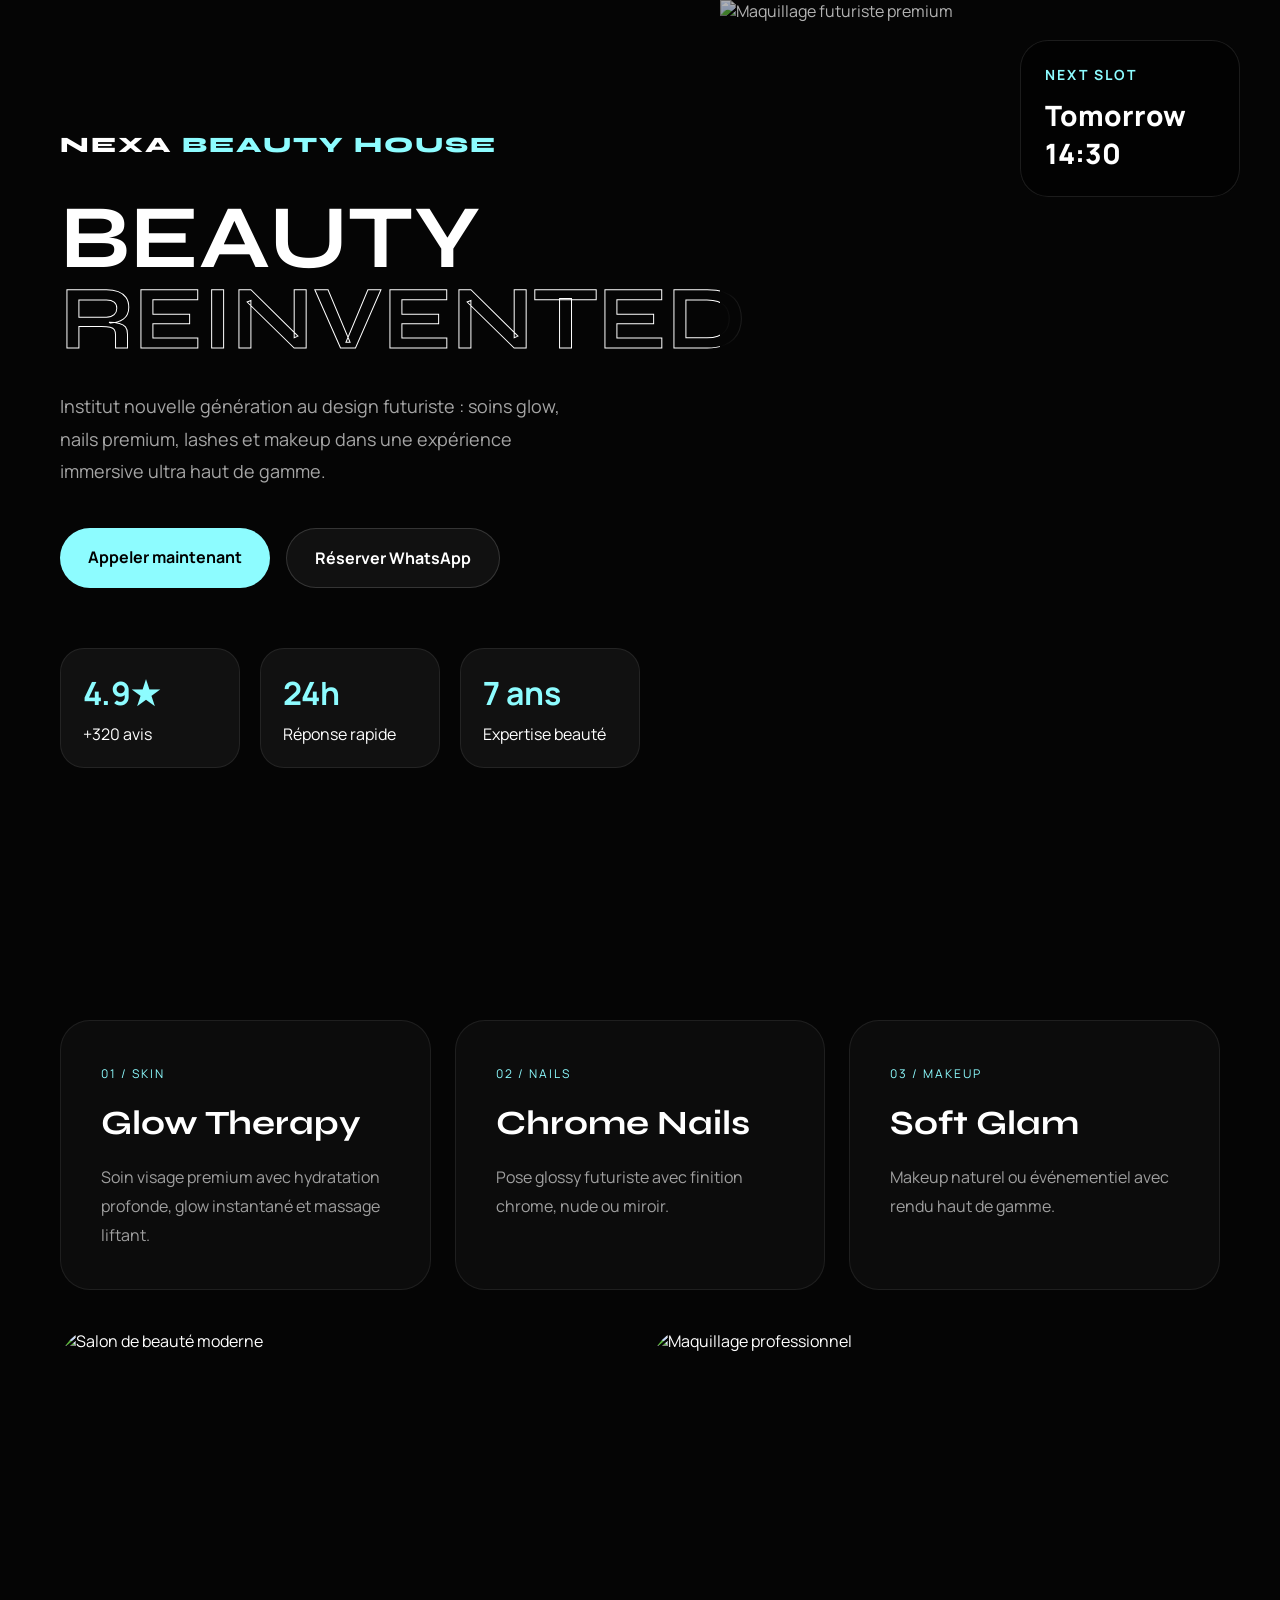
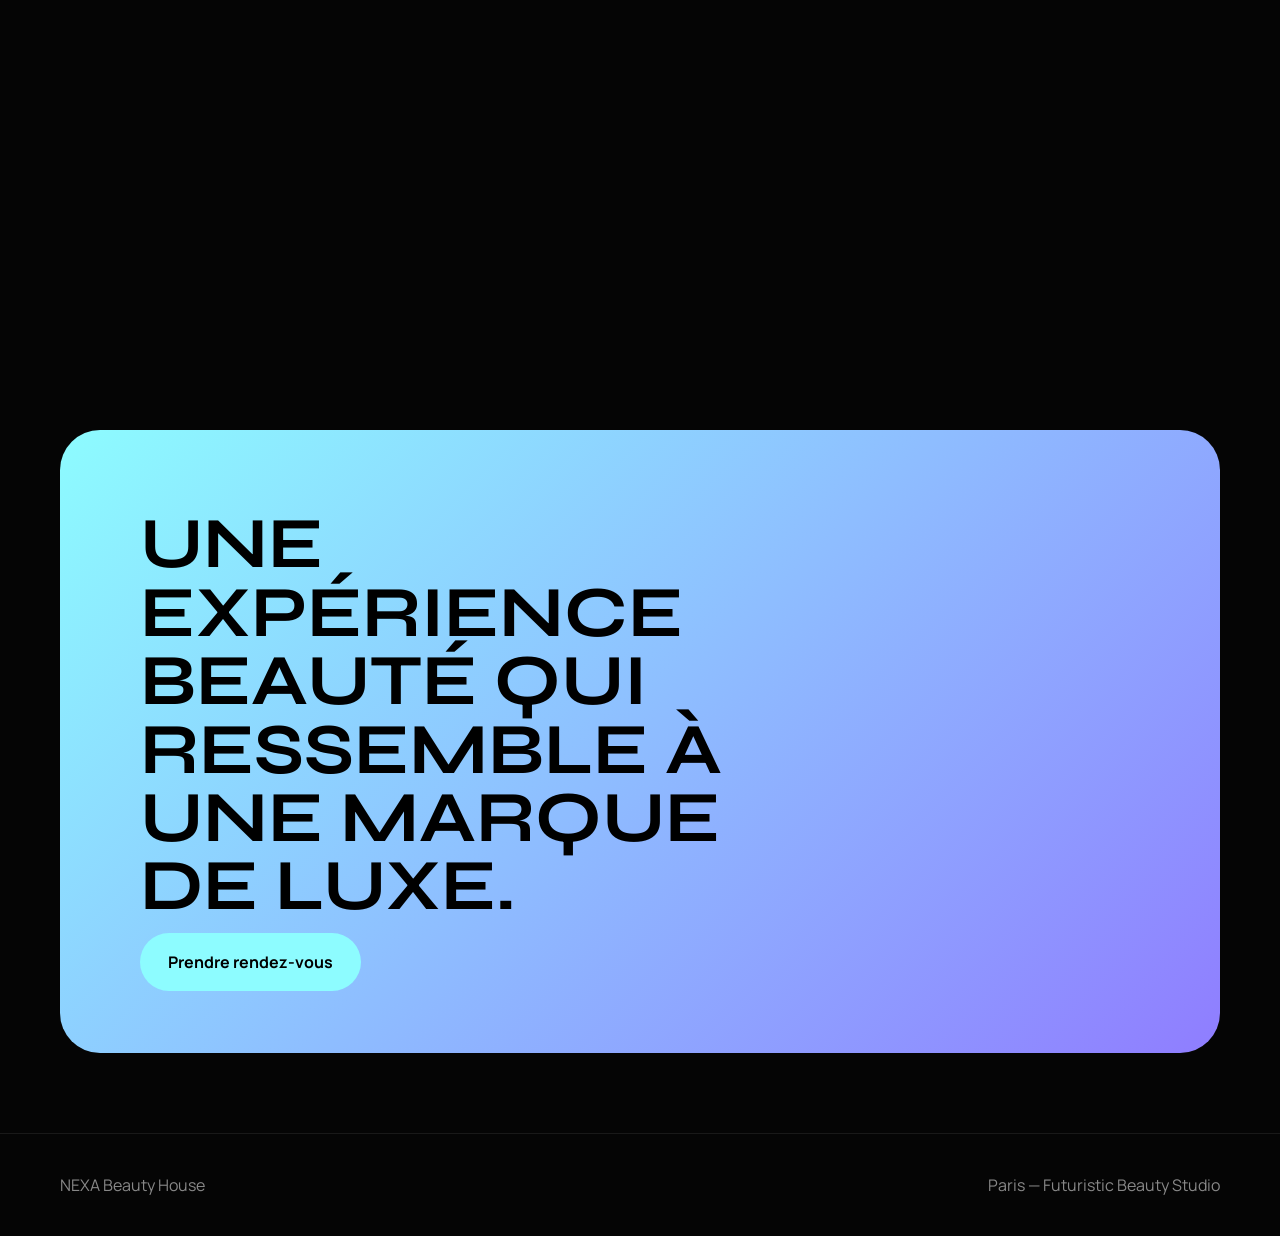
==== commit 2d5405aa: "Remplacer par design futuriste NEXA" ====
--- a/beauty-demo/index.html
+++ b/beauty-demo/index.html
@@ -1,83 +1,96 @@
 <!DOCTYPE html>
-<html lang="fr">
+<html lang='fr'>
 <head>
-  <meta charset="UTF-8" />
-  <meta name="viewport" content="width=device-width, initial-scale=1.0" />
-  <meta name="description" content="LUMINA Beauty Lab, salon de beauté futuriste premium : skin glow, nails, lashes, makeup et réservation WhatsApp." />
-  <title>LUMINA Beauty Lab — Salon Futuriste Premium</title>
-  <link rel="preconnect" href="https://fonts.googleapis.com">
-  <link rel="preconnect" href="https://fonts.gstatic.com" crossorigin>
-  <link href="https://fonts.googleapis.com/css2?family=Inter:wght@400;500;600;700;800;900&family=Space+Grotesk:wght@600;700&display=swap" rel="stylesheet">
-  <style>
-    :root{--bg:#070813;--ink:#0d1024;--ink2:#111733;--white:#f7fbff;--muted:#aab6d3;--cyan:#83f7ff;--pink:#ff8bd3;--violet:#a78bfa;--lime:#d6ff8f;--line:rgba(255,255,255,.16);--glass:rgba(255,255,255,.075);--shadow:0 36px 120px rgba(0,0,0,.55);--radius:34px}*{box-sizing:border-box;margin:0;padding:0}html{scroll-behavior:smooth}body{font-family:Inter,system-ui,sans-serif;background:radial-gradient(circle at 15% 0%,rgba(131,247,255,.18),transparent 30%),radial-gradient(circle at 80% 5%,rgba(255,139,211,.22),transparent 31%),radial-gradient(circle at 55% 90%,rgba(167,139,250,.18),transparent 38%),var(--bg);color:var(--white);overflow-x:hidden}a{color:inherit;text-decoration:none}img{display:block;width:100%}.aurora{position:fixed;inset:-25%;z-index:-2;background:conic-gradient(from 90deg,rgba(131,247,255,.16),rgba(255,139,211,.18),rgba(167,139,250,.2),rgba(131,247,255,.16));filter:blur(80px);animation:spin 22s linear infinite}.grid-bg{position:fixed;inset:0;z-index:-1;opacity:.12;background-image:linear-gradient(rgba(255,255,255,.35) 1px,transparent 1px),linear-gradient(90deg,rgba(255,255,255,.35) 1px,transparent 1px);background-size:58px 58px;mask-image:linear-gradient(to bottom,#000,transparent 80%)}@keyframes spin{to{transform:rotate(360deg)}}.header{position:fixed;z-index:60;top:16px;left:50%;transform:translateX(-50%);width:min(1180px,calc(100% - 28px));height:72px;padding:0 14px 0 18px;display:flex;align-items:center;justify-content:space-between;gap:18px;border:1px solid rgba(255,255,255,.18);border-radius:999px;background:rgba(8,10,24,.62);backdrop-filter:blur(22px);box-shadow:0 18px 80px rgba(0,0,0,.35)}.logo{display:flex;align-items:center;gap:12px;font-weight:900;letter-spacing:-.05em}.logo-orb{width:44px;height:44px;border-radius:50%;display:grid;place-items:center;background:linear-gradient(135deg,var(--cyan),var(--pink));color:#06101d;box-shadow:0 0 38px rgba(131,247,255,.35);font-size:.8rem}.nav{display:flex;gap:26px;color:var(--muted);font-weight:800;font-size:.92rem}.nav a:hover{color:var(--cyan)}.header-cta,.btn{display:inline-flex;align-items:center;justify-content:center;min-height:50px;padding:0 22px;border-radius:999px;border:1px solid transparent;font-weight:900;transition:.22s ease}.header-cta{min-height:44px;background:linear-gradient(135deg,var(--cyan),var(--pink));color:#06101d}.btn:hover,.header-cta:hover{transform:translateY(-2px);filter:saturate(1.08)}.btn-neon{background:linear-gradient(135deg,var(--cyan),var(--pink));color:#06101d;box-shadow:0 0 40px rgba(131,247,255,.22)}.btn-glass{border-color:rgba(255,255,255,.22);background:rgba(255,255,255,.08);backdrop-filter:blur(18px);color:var(--white)}.btn-dark{background:#070813;color:var(--white);border-color:rgba(255,255,255,.12)}.menu{display:none;width:46px;height:46px;border-radius:50%;border:1px solid var(--line);background:rgba(255,255,255,.08)}.menu span{display:block;width:18px;height:2px;background:var(--white);margin:4px auto}.hero{min-height:100vh;padding:145px 7vw 90px;display:grid;grid-template-columns:1.05fr .95fr;align-items:center;gap:64px;position:relative}.tag{display:inline-flex;align-items:center;gap:10px;padding:10px 14px;border:1px solid var(--line);border-radius:999px;background:rgba(255,255,255,.07);color:var(--cyan);font-weight:900;letter-spacing:.13em;text-transform:uppercase;font-size:.72rem;margin-bottom:20px}.tag:before{content:"";width:9px;height:9px;border-radius:50%;background:var(--lime);box-shadow:0 0 18px var(--lime)}h1,h2{font-family:'Space Grotesk',Inter,sans-serif;letter-spacing:-.065em;line-height:.92}h1{font-size:clamp(4rem,8.6vw,8.9rem);max-width:900px}.gradient-text{background:linear-gradient(135deg,var(--white),var(--cyan),var(--pink));-webkit-background-clip:text;background-clip:text;color:transparent}.lead{max-width:680px;color:var(--muted);font-size:1.13rem;line-height:1.8;margin:30px 0 36px}.actions{display:flex;gap:14px;flex-wrap:wrap}.metrics{display:grid;grid-template-columns:repeat(3,1fr);gap:14px;margin-top:48px;max-width:680px}.metric,.panel,.service,.review,.contact-card,.form{border:1px solid var(--line);background:linear-gradient(145deg,rgba(255,255,255,.1),rgba(255,255,255,.035));backdrop-filter:blur(18px);box-shadow:var(--shadow)}.metric{padding:18px;border-radius:24px;box-shadow:none}.metric strong{display:block;font-size:1.45rem;color:var(--cyan)}.metric span{color:var(--muted);font-size:.9rem}.hero-visual{position:relative;min-height:680px}.phone-frame{position:absolute;inset:0 45px 0 45px;border-radius:58px;padding:16px;border:1px solid rgba(255,255,255,.18);background:linear-gradient(145deg,rgba(255,255,255,.11),rgba(255,255,255,.03));box-shadow:var(--shadow);overflow:hidden}.phone-frame img{height:100%;object-fit:cover;border-radius:44px;filter:saturate(1.08) contrast(1.05)}.phone-frame:after{content:"";position:absolute;inset:16px;border-radius:44px;background:linear-gradient(180deg,rgba(7,8,19,.05),rgba(7,8,19,.66))}.hud{position:absolute;z-index:3;padding:20px;border:1px solid var(--line);background:rgba(7,8,19,.68);backdrop-filter:blur(18px);border-radius:26px}.hud-one{left:0;top:70px}.hud-two{right:0;bottom:80px}.hud span{display:block;color:var(--cyan);font-weight:900;font-size:.78rem;text-transform:uppercase;letter-spacing:.12em}.hud strong{display:block;margin:8px 0;font-size:1.25rem}.hud small{color:var(--muted)}.orb{position:absolute;border-radius:50%;filter:blur(.2px);box-shadow:0 0 60px currentColor}.orb.a{width:110px;height:110px;right:10px;top:18px;color:rgba(255,139,211,.55);background:rgba(255,139,211,.25)}.orb.b{width:70px;height:70px;left:35px;bottom:34px;color:rgba(131,247,255,.55);background:rgba(131,247,255,.25)}.strip{padding:26px 7vw;border-block:1px solid var(--line);display:flex;justify-content:center;gap:14px;flex-wrap:wrap;background:rgba(255,255,255,.035)}.strip span{padding:10px 18px;border:1px solid var(--line);border-radius:999px;color:var(--muted);background:rgba(255,255,255,.055);font-weight:800}.section{padding:115px 7vw}.section-head{max-width:900px;margin-bottom:50px}.eyebrow{color:var(--pink);letter-spacing:.17em;text-transform:uppercase;font-weight:900;font-size:.75rem;margin-bottom:16px}.section-head h2{font-size:clamp(2.55rem,5vw,5.2rem)}.section-head p{color:var(--muted);line-height:1.8;margin-top:18px}.services{display:grid;grid-template-columns:repeat(4,1fr);gap:18px}.service{min-height:290px;border-radius:var(--radius);padding:28px;display:flex;flex-direction:column;justify-content:space-between}.service.featured{grid-column:span 2;background:linear-gradient(135deg,rgba(131,247,255,.16),rgba(255,139,211,.12),rgba(255,255,255,.04))}.pill{width:max-content;padding:8px 13px;border-radius:999px;background:linear-gradient(135deg,var(--cyan),var(--pink));color:#07101b;font-size:.78rem;font-weight:900}.service h3{font-size:1.4rem;margin:16px 0 12px}.service p{color:var(--muted);line-height:1.7}.service-footer{display:flex;align-items:center;justify-content:space-between;gap:16px;margin-top:24px}.service-footer strong{font-size:2rem;color:var(--cyan)}.service-footer a{color:var(--pink);font-weight:900}.lab{display:grid;grid-template-columns:.95fr 1.05fr;gap:70px;align-items:center;background:linear-gradient(180deg,rgba(255,255,255,.03),rgba(131,247,255,.04))}.lab-media{position:relative}.lab-media img{height:720px;object-fit:cover;border-radius:46px;border:1px solid var(--line);box-shadow:var(--shadow)}.scan-card{position:absolute;left:28px;right:28px;bottom:28px;border:1px solid var(--line);border-radius:28px;background:rgba(7,8,19,.72);backdrop-filter:blur(18px);padding:22px}.scan-bar{height:10px;border-radius:999px;background:rgba(255,255,255,.1);overflow:hidden;margin-top:12px}.scan-bar span{display:block;width:76%;height:100%;border-radius:999px;background:linear-gradient(90deg,var(--cyan),var(--pink))}.lab-copy>p{color:var(--muted);line-height:1.8;margin:26px 0}.benefits{display:grid;grid-template-columns:1fr 1fr;gap:14px}.benefits div{border:1px solid var(--line);border-radius:24px;background:rgba(255,255,255,.055);padding:20px}.benefits span{color:var(--cyan);font-weight:900}.benefits strong{display:block;margin:8px 0}.benefits p{color:var(--muted);line-height:1.6}.gallery{display:grid;grid-template-columns:1.2fr .8fr .8fr;gap:18px}.gallery-item{position:relative;min-height:360px;border-radius:32px;overflow:hidden;border:1px solid var(--line);box-shadow:var(--shadow);background:#111}.gallery-item.tall{grid-row:span 2;min-height:740px}.gallery-item.wide{grid-column:span 2}.gallery-item img{position:absolute;inset:0;height:100%;object-fit:cover;transition:.45s ease}.gallery-item:hover img{transform:scale(1.06)}.gallery-item:after{content:"";position:absolute;inset:0;background:linear-gradient(180deg,transparent 38%,rgba(7,8,19,.9))}.gallery-item figcaption{position:absolute;z-index:2;left:24px;right:24px;bottom:24px}.gallery-item strong{display:block;font-size:1.55rem}.gallery-item span{color:var(--cyan);font-weight:900}.reviews{background:rgba(255,255,255,.035)}.review-grid{display:grid;grid-template-columns:repeat(3,1fr);gap:18px}.review{border-radius:var(--radius);padding:30px}.stars{color:var(--lime);letter-spacing:3px}.review p{color:var(--muted);line-height:1.8;margin:18px 0 26px}.cta{margin:0 7vw;padding:56px;border-radius:42px;background:linear-gradient(135deg,var(--cyan),var(--pink));color:#07101b;display:flex;align-items:center;justify-content:space-between;gap:30px;box-shadow:0 35px 110px rgba(255,139,211,.25)}.cta .eyebrow{color:rgba(7,16,27,.62);margin-bottom:8px}.cta h2{font-size:clamp(2.2rem,4.5vw,4.8rem)}.contact{display:grid;grid-template-columns:1fr 1fr;gap:24px}.contact-card,.form{border-radius:var(--radius);padding:36px}.contact-card ul{list-style:none;margin:30px 0;display:grid;gap:14px}.contact-card li{padding:16px 0;border-bottom:1px solid var(--line);display:grid;gap:5px}.contact-card span,.form p{color:var(--muted)}.contact-actions{display:flex;gap:12px;flex-wrap:wrap}.form{display:grid;gap:18px}label{display:grid;gap:8px;color:var(--muted);font-weight:900}input,select{width:100%;min-height:56px;border:1px solid var(--line);border-radius:16px;background:rgba(255,255,255,.07);color:var(--white);padding:0 16px;outline:none}option{color:#111}.footer{padding:36px 7vw;display:flex;align-items:center;justify-content:space-between;gap:20px;border-top:1px solid var(--line);color:var(--muted)}.footer strong{display:block;color:var(--white);margin-bottom:5px}.footer-links{display:flex;gap:18px}.reveal{opacity:0;transform:translateY(28px);transition:opacity .75s ease,transform .75s ease}.reveal.visible{opacity:1;transform:translateY(0)}@media(max-width:1000px){.nav,.header-cta{display:none}.menu{display:block}.nav.open{display:grid;position:absolute;left:0;right:0;top:82px;padding:20px;border:1px solid var(--line);border-radius:24px;background:rgba(7,8,19,.96)}.hero,.lab,.contact{grid-template-columns:1fr}.hero-visual{min-height:560px}.phone-frame{inset:0}.services,.review-grid,.benefits{grid-template-columns:1fr}.service.featured{grid-column:auto}.gallery{grid-template-columns:1fr}.gallery-item.tall,.gallery-item.wide{grid-row:auto;grid-column:auto;min-height:430px}.cta,.footer{flex-direction:column;align-items:flex-start}}@media(max-width:560px){.header{height:64px;top:12px}.logo-text{display:none}.hero{padding:112px 22px 70px;gap:38px}h1{font-size:clamp(3.2rem,16vw,5rem)}.actions,.contact-actions{flex-direction:column}.btn{width:100%}.metrics{grid-template-columns:1fr}.hero-visual{min-height:520px}.phone-frame{border-radius:34px;padding:10px}.phone-frame img,.phone-frame:after{border-radius:26px}.hud-one{left:12px;right:12px;top:18px}.hud-two{left:12px;right:12px;bottom:18px}.orb{display:none}.section{padding:82px 22px}.lab-media img{height:430px;border-radius:30px}.cta{margin:0 22px;padding:32px}.gallery-item{min-height:380px}}
-  </style>
+<meta charset='UTF-8'>
+<meta name='viewport' content='width=device-width, initial-scale=1.0'>
+<title>NEXA Beauty House</title>
+<link rel='preconnect' href='https://fonts.googleapis.com'>
+<link href='https://fonts.googleapis.com/css2?family=Syne:wght@400;700;800&family=Manrope:wght@400;500;700&display=swap' rel='stylesheet'>
+<style>
+*{margin:0;padding:0;box-sizing:border-box}
+body{background:#050505;color:#fff;font-family:Manrope,sans-serif;overflow-x:hidden}
+a{text-decoration:none;color:inherit}
+.hero{min-height:100vh;display:grid;grid-template-columns:1fr 1fr}
+.left{padding:60px;display:flex;flex-direction:column;justify-content:center}
+.logo{font-family:Syne,sans-serif;font-weight:800;font-size:22px;letter-spacing:2px;margin-bottom:40px}
+.logo span{color:#8dfcff}
+.title{font-family:Syne,sans-serif;font-size:90px;line-height:.9;max-width:600px;margin-bottom:30px}
+.stroke{-webkit-text-stroke:1px #fff;color:transparent}
+.desc{color:#a5a5a5;font-size:18px;line-height:1.8;max-width:500px;margin-bottom:40px}
+.buttons{display:flex;gap:16px;flex-wrap:wrap}
+.btn{padding:18px 28px;border-radius:60px;font-weight:700;transition:.3s}
+.primary{background:#8dfcff;color:#000}
+.secondary{border:1px solid rgba(255,255,255,.15);background:rgba(255,255,255,.05)}
+.btn:hover{transform:translateY(-3px)}
+.stats{display:flex;gap:20px;margin-top:60px;flex-wrap:wrap}
+.card{padding:22px;border-radius:24px;background:rgba(255,255,255,.05);border:1px solid rgba(255,255,255,.08);min-width:180px}
+.card h3{font-size:32px;color:#8dfcff;margin-bottom:8px}
+.right{position:relative;overflow:hidden}
+.right img{width:100%;height:100%;object-fit:cover;filter:brightness(.7)}
+.overlay{position:absolute;inset:0;background:linear-gradient(to right,#050505 0%,transparent 40%)}
+.floating{position:absolute;right:40px;top:40px;width:220px;padding:24px;border-radius:28px;background:rgba(0,0,0,.5);backdrop-filter:blur(20px);border:1px solid rgba(255,255,255,.1)}
+.floating h4{font-size:14px;letter-spacing:2px;color:#8dfcff;margin-bottom:12px}
+.floating p{font-size:28px;font-weight:800}
+.section{padding:120px 60px}
+.grid{display:grid;grid-template-columns:repeat(3,1fr);gap:24px}
+.service{padding:40px;border-radius:30px;background:#0c0c0c;border:1px solid rgba(255,255,255,.08);transition:.3s}
+.service:hover{transform:translateY(-8px);border-color:#8dfcff}
+.service span{font-size:12px;letter-spacing:2px;color:#8dfcff}
+.service h3{font-family:Syne,sans-serif;font-size:34px;margin:20px 0}
+.service p{color:#9f9f9f;line-height:1.8}
+.gallery{display:grid;grid-template-columns:1fr 1fr;gap:24px;margin-top:40px}
+.gallery img{width:100%;height:500px;object-fit:cover;border-radius:34px}
+.cta{margin:80px 60px;padding:80px;border-radius:40px;background:linear-gradient(135deg,#8dfcff,#8f7dff);color:#000}
+.cta h2{font-family:Syne,sans-serif;font-size:72px;line-height:.95;max-width:700px;margin-bottom:30px}
+.footer{padding:40px 60px;display:flex;justify-content:space-between;border-top:1px solid rgba(255,255,255,.08);color:#888}
+@media(max-width:900px){.hero{grid-template-columns:1fr}.right{height:500px}.overlay{background:linear-gradient(to top,#050505 0%,transparent 40%)}.title{font-size:58px}.grid,.gallery{grid-template-columns:1fr}.cta h2{font-size:48px}.section,.left,.footer{padding:30px}.cta{margin:30px;padding:40px}}
+</style>
 </head>
 <body>
-  <div class="aurora"></div><div class="grid-bg"></div>
-  <header class="header">
-    <a class="logo" href="#accueil"><span class="logo-orb">LB</span><span class="logo-text">LUMINA Beauty Lab</span></a>
-    <button class="menu" id="menu" aria-label="Ouvrir le menu"><span></span><span></span><span></span></button>
-    <nav class="nav" id="nav"><a href="#services">Services</a><a href="#lab">Beauty Lab</a><a href="#galerie">Galerie</a><a href="#avis">Avis</a><a href="#contact">Contact</a></nav>
-    <a class="header-cta" href="https://wa.me/33745247845" target="_blank">Réserver</a>
-  </header>
 
-  <main>
-    <section class="hero" id="accueil">
-      <div class="hero-content reveal">
-        <p class="tag">Futuristic beauty studio</p>
-        <h1><span class="gradient-text">Glow futuriste</span> pour une beauté hautement personnalisée.</h1>
-        <p class="lead">LUMINA Beauty Lab mélange esthétique premium, diagnostic moderne et expérience ultra fluide : soins visage glow, nails, lashes, makeup et réservation instantanée.</p>
-        <div class="actions"><a class="btn btn-neon" href="tel:+33745247845">Appeler maintenant</a><a class="btn btn-glass" href="https://wa.me/33745247845" target="_blank">Réserver sur WhatsApp</a></div>
-        <div class="metrics"><div class="metric"><strong>4.9/5</strong><span>+260 avis clientes</span></div><div class="metric"><strong>7 ans</strong><span>expertise beauté</span></div><div class="metric"><strong>24h</strong><span>réponse rapide</span></div></div>
-      </div>
-      <div class="hero-visual reveal">
-        <div class="phone-frame"><img src="https://images.unsplash.com/photo-1512496015851-a90fb38ba796?auto=format&fit=crop&w=1200&q=85" alt="Maquillage beauté futuriste premium"></div>
-        <div class="hud hud-one"><span>Skin Scan</span><strong>Glow routine prête</strong><small>Soin visage · 65 €</small></div>
-        <div class="hud hud-two"><span>Next slot</span><strong>Demain · 14:30</strong><small>Réservation WhatsApp</small></div>
-        <div class="orb a"></div><div class="orb b"></div>
-      </div>
-    </section>
+<section class='hero'>
+<div class='left'>
+<div class='logo'>NEXA <span>BEAUTY HOUSE</span></div>
+<h1 class='title'>BEAUTY<br><span class='stroke'>REINVENTED</span></h1>
+<p class='desc'>Institut nouvelle génération au design futuriste : soins glow, nails premium, lashes et makeup dans une expérience immersive ultra haut de gamme.</p>
+<div class='buttons'>
+<a href='tel:+33745247845' class='btn primary'>Appeler maintenant</a>
+<a href='https://wa.me/33745247845' class='btn secondary'>Réserver WhatsApp</a>
+</div>
+<div class='stats'>
+<div class='card'><h3>4.9★</h3><p>+320 avis</p></div>
+<div class='card'><h3>24h</h3><p>Réponse rapide</p></div>
+<div class='card'><h3>7 ans</h3><p>Expertise beauté</p></div>
+</div>
+</div>
+<div class='right'>
+<div class='overlay'></div>
+<img src='https://images.unsplash.com/photo-1512496015851-a90fb38ba796?auto=format&fit=crop&w=1600&q=80' alt='Maquillage futuriste premium'>
+<div class='floating'><h4>NEXT SLOT</h4><p>Tomorrow<br>14:30</p></div>
+</div>
+</section>
 
-    <section class="strip"><span>Skin Glow</span><span>Nails Lab</span><span>Lash Lift</span><span>Makeup Pro</span><span>Beauty Tech</span></section>
+<section class='section'>
+<div class='grid'>
+<div class='service'><span>01 / SKIN</span><h3>Glow Therapy</h3><p>Soin visage premium avec hydratation profonde, glow instantané et massage liftant.</p></div>
+<div class='service'><span>02 / NAILS</span><h3>Chrome Nails</h3><p>Pose glossy futuriste avec finition chrome, nude ou miroir.</p></div>
+<div class='service'><span>03 / MAKEUP</span><h3>Soft Glam</h3><p>Makeup naturel ou événementiel avec rendu haut de gamme.</p></div>
+</div>
+<div class='gallery'>
+<img src='https://images.unsplash.com/photo-1522337660859-02fbefca4702?auto=format&fit=crop&w=1200&q=80' alt='Salon de beauté moderne'>
+<img src='https://images.unsplash.com/photo-1487412947147-5cebf100ffc2?auto=format&fit=crop&w=1200&q=80' alt='Maquillage professionnel'>
+</div>
+</section>
 
-    <section class="section" id="services">
-      <div class="section-head reveal"><p class="eyebrow">Services premium</p><h2>Une carte de soins pensée comme une expérience haut de gamme.</h2><p>Un style différent du barber : plus futuriste, plus glossy, plus beauty-tech, avec des cartes claires et très visuelles.</p></div>
-      <div class="services">
-        <article class="service featured reveal"><span class="pill">Signature</span><h3>Skin Glow Protocol</h3><p>Diagnostic express, nettoyage profond, sérum glow, massage liftant et masque lumineux.</p><div class="service-footer"><strong>65 €</strong><a href="https://wa.me/33745247845" target="_blank">Réserver</a></div></article>
-        <article class="service reveal"><h3>Nails Chrome</h3><p>Manucure moderne, semi-permanent, finition glossy ou chrome.</p><div class="service-footer"><strong>39 €</strong><a href="#contact">Infos</a></div></article>
-        <article class="service reveal"><h3>Lash Lift</h3><p>Rehaussement naturel, regard ouvert et résultat élégant.</p><div class="service-footer"><strong>49 €</strong><a href="#contact">Infos</a></div></article>
-        <article class="service reveal"><h3>Makeup Event</h3><p>Maquillage naturel, soft glam ou événement premium.</p><div class="service-footer"><strong>79 €</strong><a href="#contact">Infos</a></div></article>
-        <article class="service reveal"><h3>Brow Design</h3><p>Restructuration sourcils, teinture et mise en forme précise.</p><div class="service-footer"><strong>35 €</strong><a href="#contact">Infos</a></div></article>
-        <article class="service reveal"><h3>Full Beauty Pass</h3><p>Rituel complet visage, regard, nails et conseils personnalisés.</p><div class="service-footer"><strong>129 €</strong><a href="#contact">Infos</a></div></article>
-      </div>
-    </section>
+<section class='cta'>
+<h2>UNE EXPÉRIENCE BEAUTÉ QUI RESSEMBLE À UNE MARQUE DE LUXE.</h2>
+<a href='https://wa.me/33745247845' class='btn primary'>Prendre rendez-vous</a>
+</section>
 
-    <section class="section lab" id="lab">
-      <div class="lab-media reveal"><img src="https://images.unsplash.com/photo-1522337660859-02fbefca4702?auto=format&fit=crop&w=1200&q=85" alt="Salon de beauté futuriste premium"><div class="scan-card"><strong>Beauty Match</strong><p style="color:var(--muted);margin-top:6px">Routine personnalisée selon peau, style et occasion.</p><div class="scan-bar"><span></span></div></div></div>
-      <div class="lab-copy reveal"><p class="eyebrow">Beauty Lab</p><h2>Un institut nouvelle génération qui vend une expérience, pas juste un soin.</h2><p>Le design met en avant la technologie douce, le conseil personnalisé, le côté premium et la réservation rapide depuis mobile.</p><div class="benefits"><div><span>01</span><strong>Diagnostic</strong><p>Une recommandation claire avant chaque soin.</p></div><div><span>02</span><strong>Glow</strong><p>Des résultats visibles et une image très premium.</p></div><div><span>03</span><strong>Confiance</strong><p>Avis, photos, prix et infos affichés clairement.</p></div><div><span>04</span><strong>Conversion</strong><p>Appel ou WhatsApp en un clic.</p></div></div></div>
-    </section>
+<footer class='footer'>
+<p>NEXA Beauty House</p>
+<p>Paris — Futuristic Beauty Studio</p>
+</footer>
 
-    <section class="section" id="galerie">
-      <div class="section-head reveal"><p class="eyebrow">Visual universe</p><h2>Une galerie immersive pour donner envie avant la réservation.</h2></div>
-      <div class="gallery">
-        <figure class="gallery-item tall reveal"><img src="https://images.unsplash.com/photo-1570172619644-dfd03ed5d881?auto=format&fit=crop&w=1000&q=85" alt="Soin visage glow"><figcaption><strong>Skin Glow</strong><span>Soin visage lumineux</span></figcaption></figure>
-        <figure class="gallery-item reveal"><img src="https://images.unsplash.com/photo-1604654894610-df63bc536371?auto=format&fit=crop&w=900&q=85" alt="Onglerie moderne"><figcaption><strong>Nails Lab</strong><span>Glossy finish</span></figcaption></figure>
-        <figure class="gallery-item reveal"><img src="https://images.unsplash.com/photo-1487412947147-5cebf100ffc2?auto=format&fit=crop&w=900&q=85" alt="Maquillage pro"><figcaption><strong>Makeup Pro</strong><span>Soft glam</span></figcaption></figure>
-        <figure class="gallery-item wide reveal"><img src="https://images.unsplash.com/photo-1596462502278-27bfdc403348?auto=format&fit=crop&w=1200&q=85" alt="Produits beauté premium"><figcaption><strong>Beauty Shelf</strong><span>Produits premium</span></figcaption></figure>
-      </div>
-    </section>
-
-    <section class="section reviews" id="avis">
-      <div class="section-head reveal"><p class="eyebrow">Avis clientes</p><h2>Un rendu premium qui rassure avant de prendre rendez-vous.</h2></div>
-      <div class="review-grid"><article class="review reveal"><div class="stars">★★★★★</div><p>“Institut magnifique, soin visage très agréable et effet glow immédiat.”</p><strong>Sofia M.</strong></article><article class="review reveal"><div class="stars">★★★★★</div><p>“Le style du salon est incroyable, très propre, très moderne.”</p><strong>Inès B.</strong></article><article class="review reveal"><div class="stars">★★★★★</div><p>“Maquillage parfait et réservation super simple par WhatsApp.”</p><strong>Amel R.</strong></article></div>
-    </section>
-
-    <section class="cta reveal"><div><p class="eyebrow">Réservation express</p><h2>Une landing page beauty-tech pensée pour convertir sur mobile.</h2></div><a class="btn btn-dark" href="https://wa.me/33745247845" target="_blank">Réserver maintenant</a></section>
-
-    <section class="section contact" id="contact"><div class="contact-card reveal"><p class="eyebrow">Infos pratiques</p><h2>LUMINA Beauty Lab</h2><ul><li><strong>Adresse</strong><span>18 Rue des Fleurs, 75011 Paris</span></li><li><strong>Horaires</strong><span>Lundi — Samedi · 10:00 — 19:30</span></li><li><strong>Téléphone</strong><span>07 45 24 78 45</span></li></ul><div class="contact-actions"><a class="btn btn-neon" href="tel:+33745247845">Appeler</a><a class="btn btn-glass" href="https://maps.google.com" target="_blank">Itinéraire</a></div></div><form class="form reveal"><label>Nom<input type="text" placeholder="Votre nom"></label><label>Téléphone<input type="tel" placeholder="06 12 34 56 78"></label><label>Service<select><option>Skin Glow Protocol</option><option>Nails Chrome</option><option>Lash Lift</option><option>Makeup Event</option><option>Full Beauty Pass</option></select></label><button class="btn btn-neon" type="submit">Demander un rendez-vous</button><p>Le formulaire redirige vers WhatsApp pour une prise de contact rapide.</p></form></section>
-  </main>
-
-  <footer class="footer"><div><strong>LUMINA Beauty Lab</strong><span>Salon beauté futuriste premium · Paris</span></div><div class="footer-links"><a href="#services">Services</a><a href="#galerie">Galerie</a><a href="#contact">Contact</a></div></footer>
-  <script>const menu=document.getElementById('menu'),nav=document.getElementById('nav');if(menu&&nav){menu.addEventListener('click',()=>nav.classList.toggle('open'));nav.querySelectorAll('a').forEach(a=>a.addEventListener('click',()=>nav.classList.remove('open')))}const obs=new IntersectionObserver(e=>{e.forEach(x=>{if(x.isIntersecting)x.target.classList.add('visible')})},{threshold:.12});document.querySelectorAll('.reveal').forEach(el=>obs.observe(el));const form=document.querySelector('.form');if(form){form.addEventListener('submit',e=>{e.preventDefault();const msg=encodeURIComponent('Bonjour, je souhaite réserver un rendez-vous chez LUMINA Beauty Lab.');window.open('https://wa.me/33745247845?text='+msg,'_blank')})}</script>
 </body>
 </html>
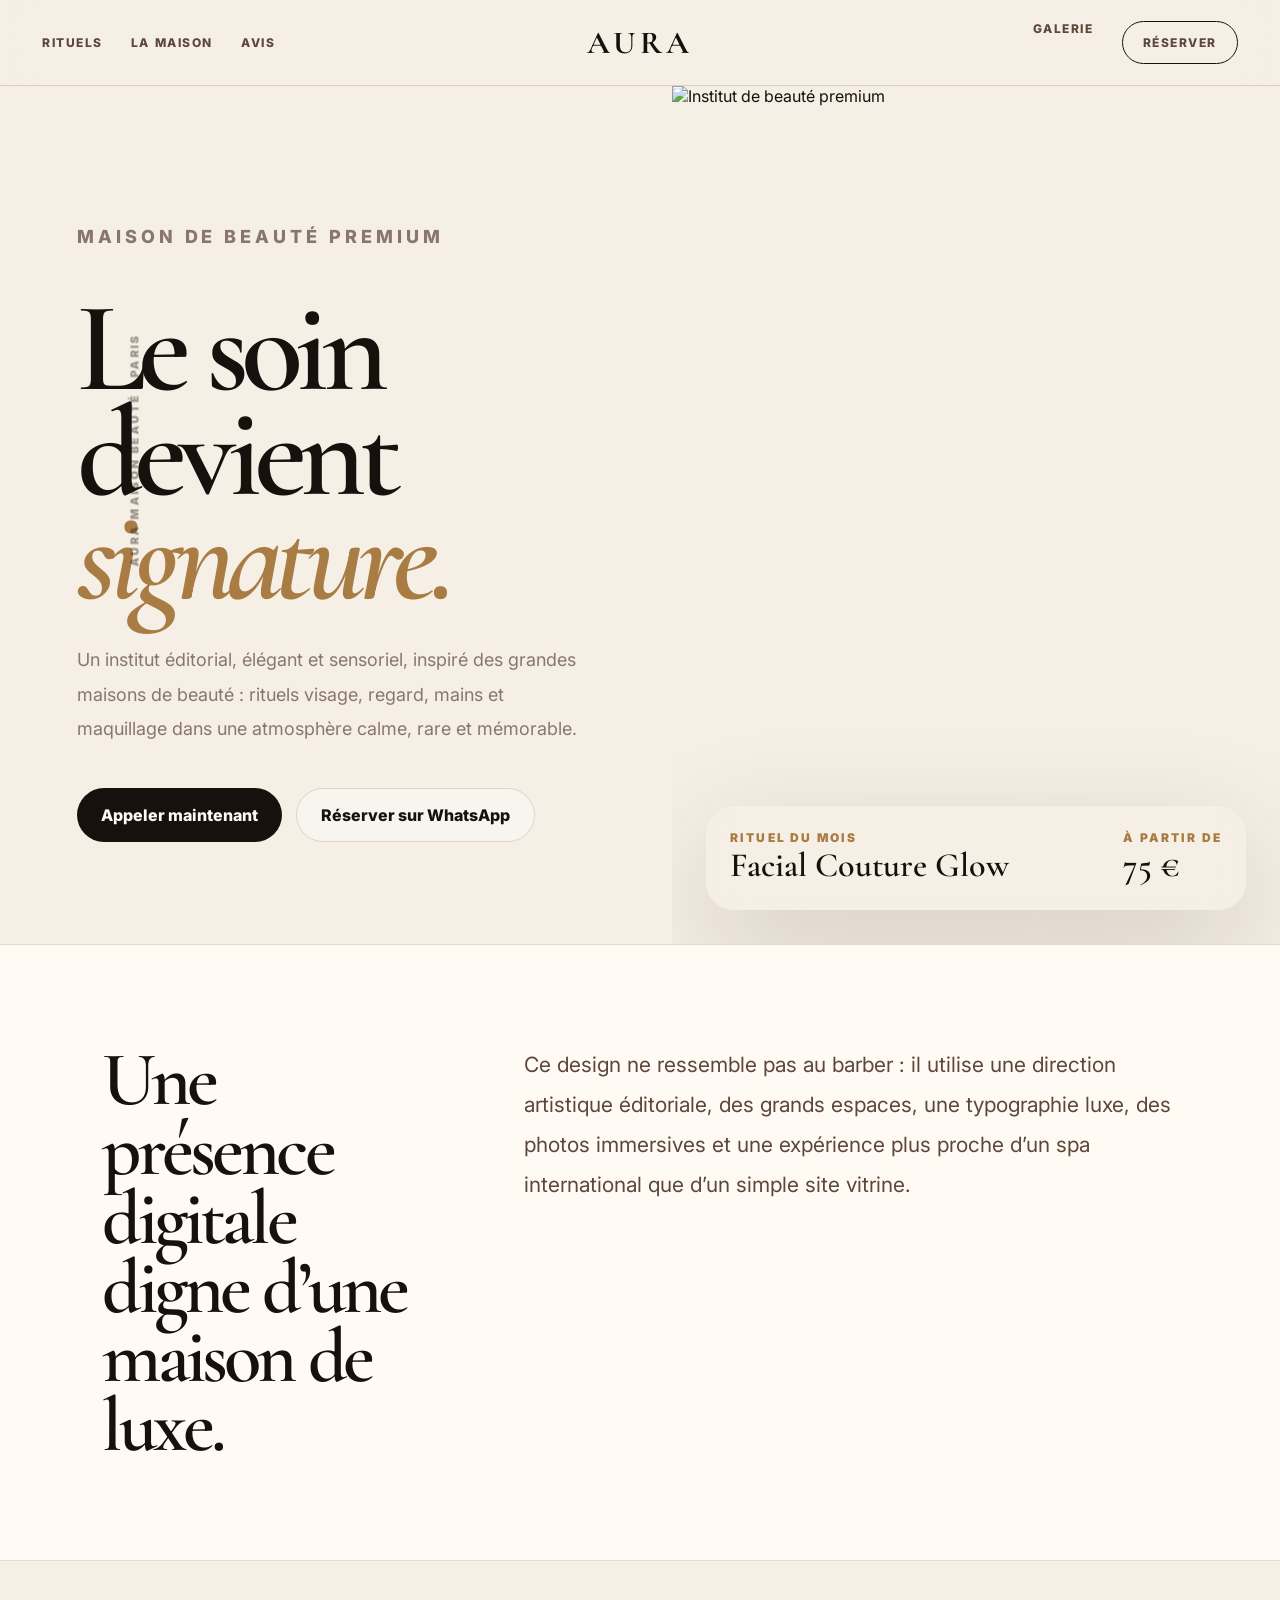
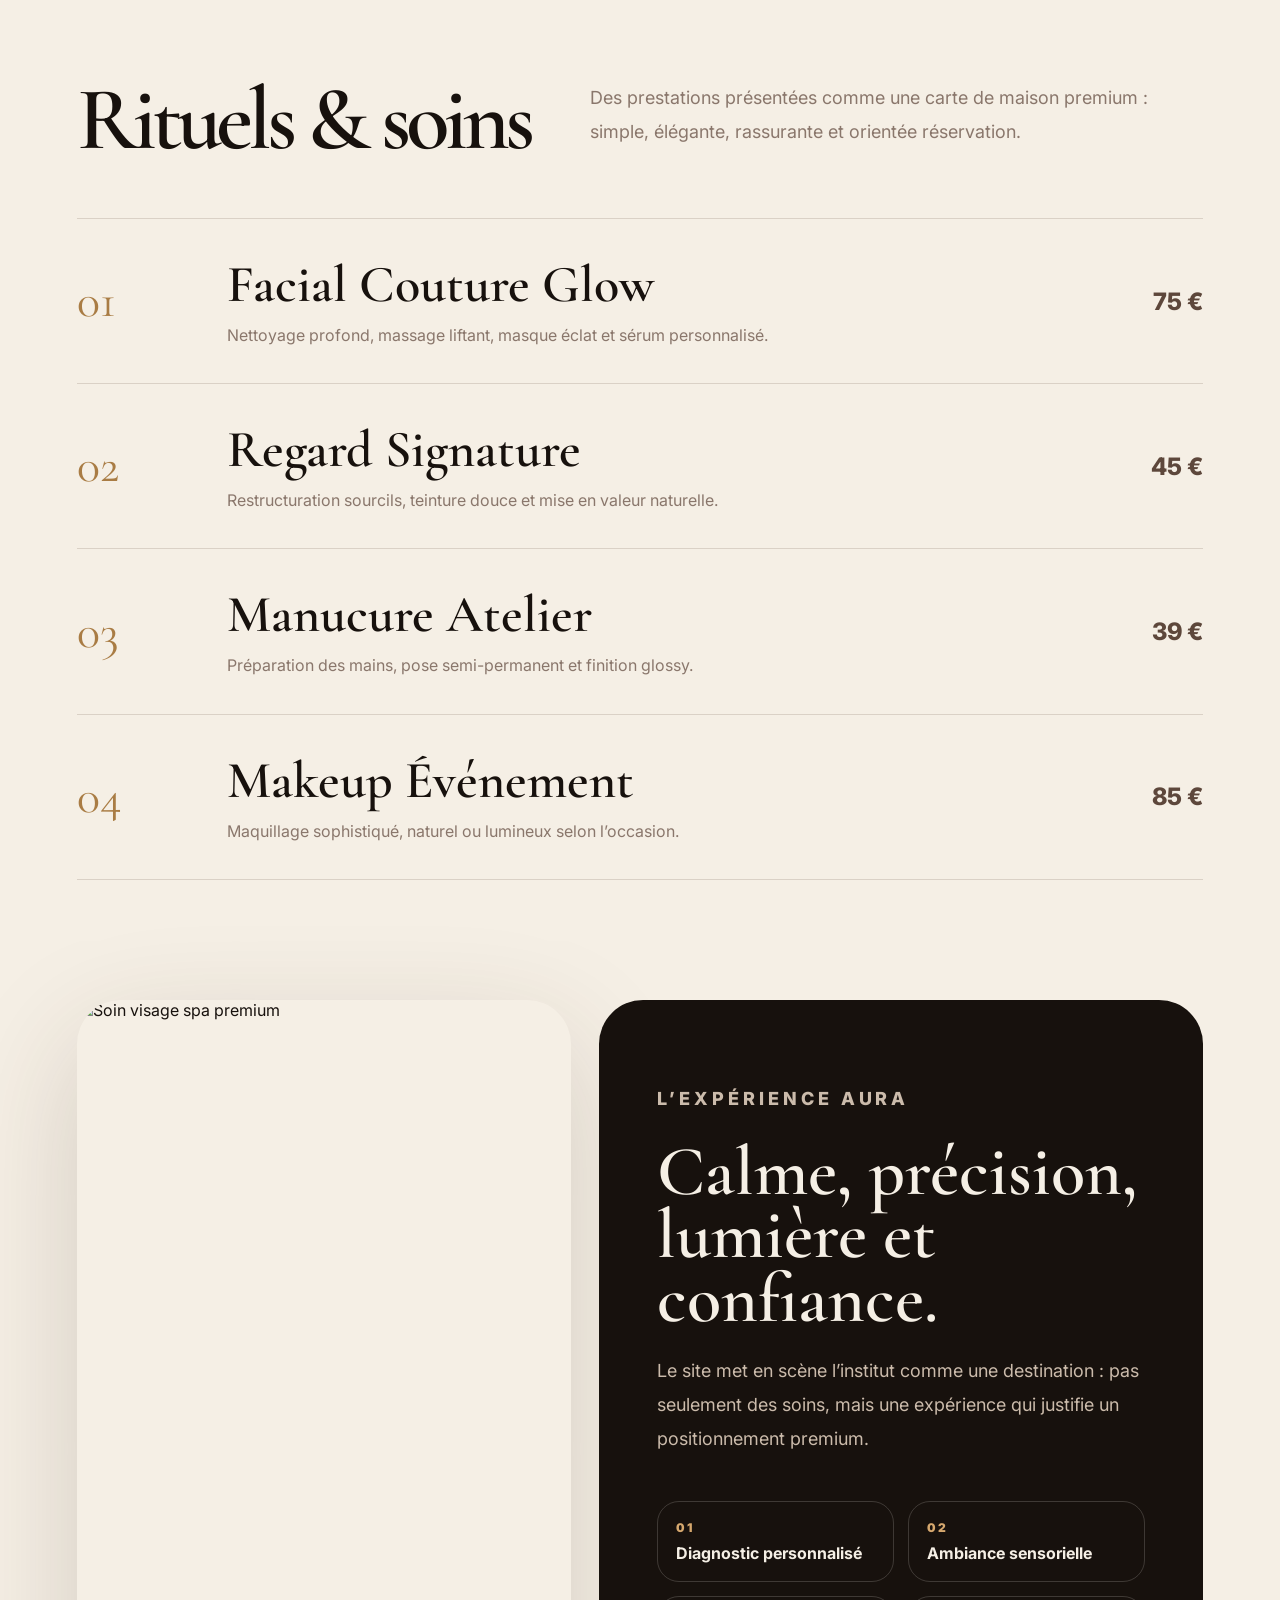
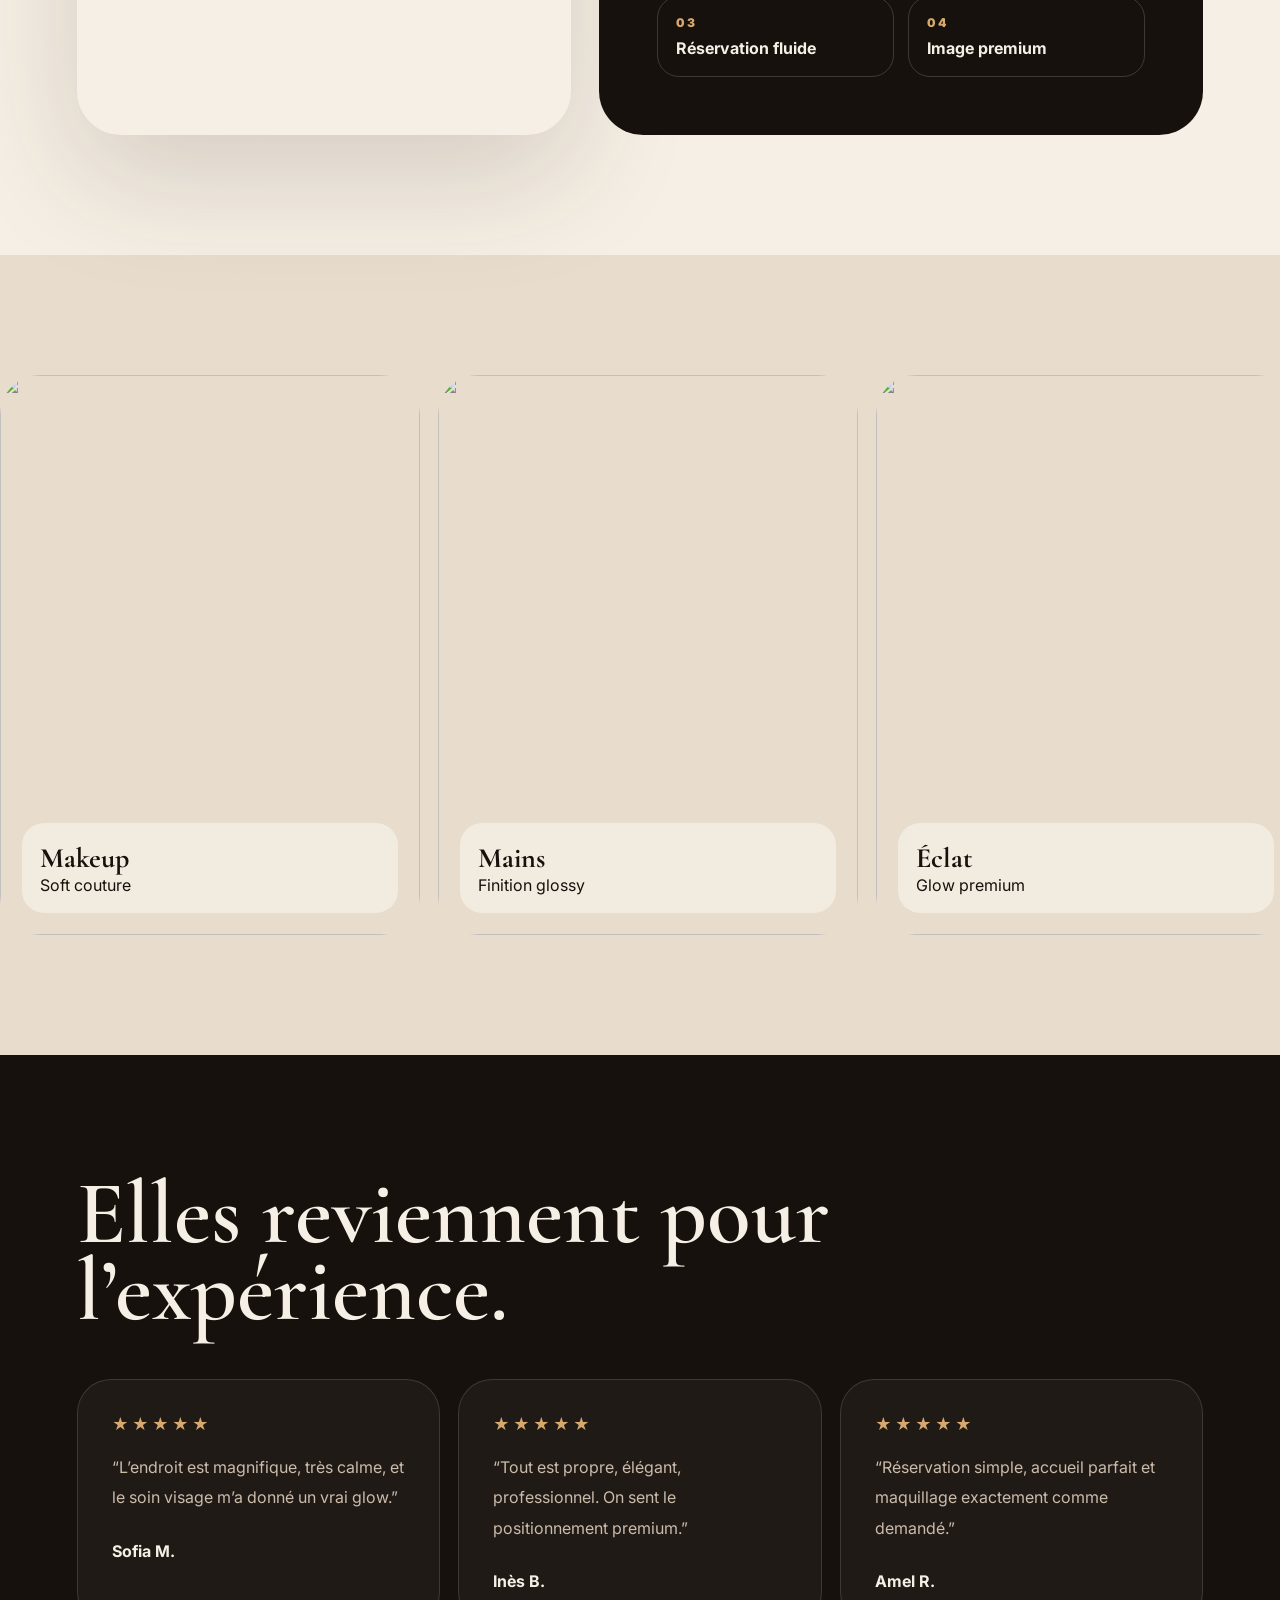
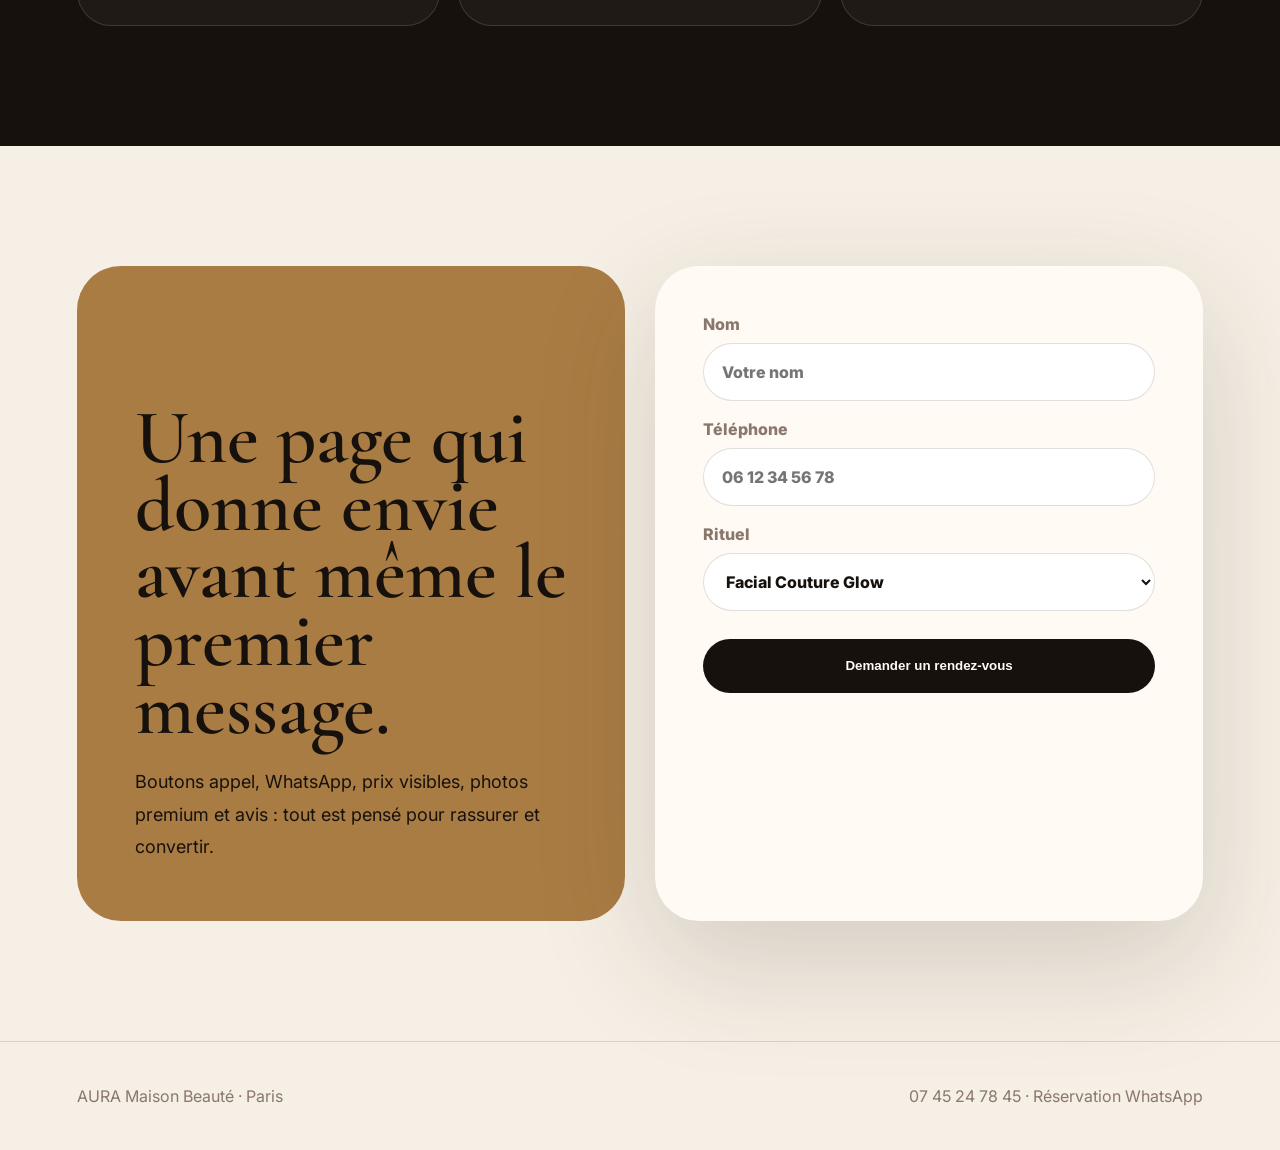
==== commit 1aa57484: "Refonte luxe editoriale AURA salon beaute" ====
--- a/beauty-demo/index.html
+++ b/beauty-demo/index.html
@@ -1,96 +1,43 @@
 <!DOCTYPE html>
-<html lang='fr'>
+<html lang="fr">
 <head>
-<meta charset='UTF-8'>
-<meta name='viewport' content='width=device-width, initial-scale=1.0'>
-<title>NEXA Beauty House</title>
-<link rel='preconnect' href='https://fonts.googleapis.com'>
-<link href='https://fonts.googleapis.com/css2?family=Syne:wght@400;700;800&family=Manrope:wght@400;500;700&display=swap' rel='stylesheet'>
+<meta charset="UTF-8" />
+<meta name="viewport" content="width=device-width, initial-scale=1.0" />
+<meta name="description" content="AURA Maison Beauté, institut premium inspiré des plus grandes maisons de beauté : soins visage, regard, nails et rituels signature." />
+<title>AURA Maison Beauté — Institut Premium</title>
+<link rel="preconnect" href="https://fonts.googleapis.com">
+<link rel="preconnect" href="https://fonts.gstatic.com" crossorigin>
+<link href="https://fonts.googleapis.com/css2?family=Cormorant+Garamond:wght@500;600;700&family=Inter:wght@400;500;600;700;800&display=swap" rel="stylesheet">
 <style>
-*{margin:0;padding:0;box-sizing:border-box}
-body{background:#050505;color:#fff;font-family:Manrope,sans-serif;overflow-x:hidden}
-a{text-decoration:none;color:inherit}
-.hero{min-height:100vh;display:grid;grid-template-columns:1fr 1fr}
-.left{padding:60px;display:flex;flex-direction:column;justify-content:center}
-.logo{font-family:Syne,sans-serif;font-weight:800;font-size:22px;letter-spacing:2px;margin-bottom:40px}
-.logo span{color:#8dfcff}
-.title{font-family:Syne,sans-serif;font-size:90px;line-height:.9;max-width:600px;margin-bottom:30px}
-.stroke{-webkit-text-stroke:1px #fff;color:transparent}
-.desc{color:#a5a5a5;font-size:18px;line-height:1.8;max-width:500px;margin-bottom:40px}
-.buttons{display:flex;gap:16px;flex-wrap:wrap}
-.btn{padding:18px 28px;border-radius:60px;font-weight:700;transition:.3s}
-.primary{background:#8dfcff;color:#000}
-.secondary{border:1px solid rgba(255,255,255,.15);background:rgba(255,255,255,.05)}
-.btn:hover{transform:translateY(-3px)}
-.stats{display:flex;gap:20px;margin-top:60px;flex-wrap:wrap}
-.card{padding:22px;border-radius:24px;background:rgba(255,255,255,.05);border:1px solid rgba(255,255,255,.08);min-width:180px}
-.card h3{font-size:32px;color:#8dfcff;margin-bottom:8px}
-.right{position:relative;overflow:hidden}
-.right img{width:100%;height:100%;object-fit:cover;filter:brightness(.7)}
-.overlay{position:absolute;inset:0;background:linear-gradient(to right,#050505 0%,transparent 40%)}
-.floating{position:absolute;right:40px;top:40px;width:220px;padding:24px;border-radius:28px;background:rgba(0,0,0,.5);backdrop-filter:blur(20px);border:1px solid rgba(255,255,255,.1)}
-.floating h4{font-size:14px;letter-spacing:2px;color:#8dfcff;margin-bottom:12px}
-.floating p{font-size:28px;font-weight:800}
-.section{padding:120px 60px}
-.grid{display:grid;grid-template-columns:repeat(3,1fr);gap:24px}
-.service{padding:40px;border-radius:30px;background:#0c0c0c;border:1px solid rgba(255,255,255,.08);transition:.3s}
-.service:hover{transform:translateY(-8px);border-color:#8dfcff}
-.service span{font-size:12px;letter-spacing:2px;color:#8dfcff}
-.service h3{font-family:Syne,sans-serif;font-size:34px;margin:20px 0}
-.service p{color:#9f9f9f;line-height:1.8}
-.gallery{display:grid;grid-template-columns:1fr 1fr;gap:24px;margin-top:40px}
-.gallery img{width:100%;height:500px;object-fit:cover;border-radius:34px}
-.cta{margin:80px 60px;padding:80px;border-radius:40px;background:linear-gradient(135deg,#8dfcff,#8f7dff);color:#000}
-.cta h2{font-family:Syne,sans-serif;font-size:72px;line-height:.95;max-width:700px;margin-bottom:30px}
-.footer{padding:40px 60px;display:flex;justify-content:space-between;border-top:1px solid rgba(255,255,255,.08);color:#888}
-@media(max-width:900px){.hero{grid-template-columns:1fr}.right{height:500px}.overlay{background:linear-gradient(to top,#050505 0%,transparent 40%)}.title{font-size:58px}.grid,.gallery{grid-template-columns:1fr}.cta h2{font-size:48px}.section,.left,.footer{padding:30px}.cta{margin:30px;padding:40px}}
+:root{--ivory:#f5efe5;--sand:#ded1bf;--ink:#17110d;--brown:#5d473b;--muted:#8a776c;--gold:#a97c44;--soft:#fffaf4;--line:rgba(93,71,59,.18);--shadow:0 40px 120px rgba(65,42,31,.18);--radius:34px}*{box-sizing:border-box;margin:0;padding:0}html{scroll-behavior:smooth}body{font-family:Inter,system-ui,sans-serif;background:var(--ivory);color:var(--ink);overflow-x:hidden}a{color:inherit;text-decoration:none}img{display:block;width:100%}.topbar{position:fixed;top:0;left:0;right:0;z-index:50;height:86px;display:grid;grid-template-columns:1fr auto 1fr;align-items:center;padding:0 42px;background:rgba(245,239,229,.72);backdrop-filter:blur(18px);border-bottom:1px solid var(--line)}.nav-left,.nav-right{display:flex;gap:28px;color:var(--brown);font-size:12px;text-transform:uppercase;letter-spacing:.13em;font-weight:800}.nav-right{justify-content:flex-end}.brand{font-family:'Cormorant Garamond',serif;font-size:32px;letter-spacing:.12em;font-weight:700}.book{padding:13px 20px;border:1px solid var(--ink);border-radius:999px}.menu{display:none;border:0;background:none;font-weight:800;letter-spacing:.12em}.hero{min-height:100vh;display:grid;grid-template-columns:1.05fr .95fr;padding-top:86px}.hero-copy{padding:8vw 6vw;display:flex;flex-direction:column;justify-content:center}.kicker{font-size:12px;text-transform:uppercase;letter-spacing:.22em;color:var(--gold);font-weight:800;margin-bottom:24px}.hero h1{font-family:'Cormorant Garamond',serif;font-size:clamp(5rem,10vw,11.5rem);line-height:.82;font-weight:600;letter-spacing:-.06em;max-width:760px}.hero h1 em{font-style:italic;color:var(--gold)}.hero p{color:var(--muted);font-size:18px;line-height:1.9;max-width:600px;margin:32px 0 42px}.hero-actions{display:flex;gap:14px;flex-wrap:wrap}.btn{display:inline-flex;align-items:center;justify-content:center;min-height:54px;padding:0 24px;border-radius:999px;font-weight:800;transition:.22s ease}.btn:hover{transform:translateY(-2px)}.btn-dark{background:var(--ink);color:var(--soft)}.btn-light{border:1px solid var(--line);background:rgba(255,255,255,.36)}.hero-image{position:relative;min-height:calc(100vh - 86px);overflow:hidden}.hero-image img{height:100%;object-fit:cover}.image-label{position:absolute;left:34px;right:34px;bottom:34px;padding:24px;border-radius:28px;background:rgba(245,239,229,.75);backdrop-filter:blur(20px);display:flex;justify-content:space-between;gap:20px;box-shadow:var(--shadow)}.image-label span{display:block;color:var(--gold);font-size:12px;text-transform:uppercase;letter-spacing:.18em;font-weight:900}.image-label strong{font-family:'Cormorant Garamond',serif;font-size:34px;font-weight:600}.vertical{position:fixed;left:18px;top:50%;transform:translateY(-50%) rotate(-90deg);z-index:40;color:rgba(23,17,13,.42);font-size:11px;letter-spacing:.22em;text-transform:uppercase;font-weight:900}.intro{padding:100px 8vw;border-block:1px solid var(--line);display:grid;grid-template-columns:.7fr 1.3fr;gap:70px;align-items:start;background:var(--soft)}.intro h2{font-family:'Cormorant Garamond',serif;font-size:clamp(3rem,6vw,7rem);line-height:.9;font-weight:600;letter-spacing:-.05em}.intro p{font-size:21px;line-height:1.9;color:var(--brown);max-width:850px}.treatments{padding:120px 6vw}.section-head{display:grid;grid-template-columns:.85fr 1.15fr;gap:60px;margin-bottom:60px}.section-head h2{font-family:'Cormorant Garamond',serif;font-size:clamp(4rem,7vw,8rem);line-height:.86;font-weight:600;letter-spacing:-.06em}.section-head p{color:var(--muted);line-height:1.9;font-size:18px;max-width:600px}.treatment-list{border-top:1px solid var(--line)}.treatment{display:grid;grid-template-columns:120px 1fr 180px;gap:30px;padding:34px 0;border-bottom:1px solid var(--line);align-items:center}.num{font-family:'Cormorant Garamond',serif;font-size:48px;color:var(--gold)}.treatment h3{font-family:'Cormorant Garamond',serif;font-size:52px;font-weight:600}.treatment p{color:var(--muted);line-height:1.7;max-width:560px;margin-top:6px}.price{text-align:right;font-size:24px;font-weight:800;color:var(--brown)}.atelier{padding:0 6vw 120px;display:grid;grid-template-columns:.9fr 1.1fr;gap:28px}.atelier-card{border-radius:44px;overflow:hidden;min-height:650px;position:relative;box-shadow:var(--shadow)}.atelier-card img{height:100%;object-fit:cover}.atelier-copy{border-radius:44px;background:var(--ink);color:var(--ivory);padding:58px;display:flex;flex-direction:column;justify-content:space-between;min-height:650px}.atelier-copy h2{font-family:'Cormorant Garamond',serif;font-size:clamp(3.2rem,5.5vw,6.8rem);line-height:.9;font-weight:600}.atelier-copy p{color:#cbbbab;line-height:1.9;font-size:18px;max-width:580px;margin-top:24px}.pill-grid{display:grid;grid-template-columns:1fr 1fr;gap:14px;margin-top:44px}.pill{border:1px solid rgba(245,239,229,.18);border-radius:22px;padding:18px}.pill span{display:block;color:#d6a86e;font-size:12px;letter-spacing:.18em;text-transform:uppercase;font-weight:900;margin-bottom:8px}.gallery{padding:120px 0;background:#e8dccd;overflow:hidden}.marquee{display:flex;gap:18px;animation:slide 38s linear infinite;width:max-content}.gallery figure{width:420px;height:560px;border-radius:40px;overflow:hidden;position:relative;flex:0 0 auto}.gallery img{height:100%;object-fit:cover}.gallery figcaption{position:absolute;left:22px;right:22px;bottom:22px;background:rgba(245,239,229,.76);backdrop-filter:blur(18px);border-radius:22px;padding:18px}.gallery strong{display:block;font-family:'Cormorant Garamond',serif;font-size:28px}@keyframes slide{to{transform:translateX(-50%)}}.reviews{padding:120px 6vw;background:var(--ink);color:var(--ivory)}.reviews h2{font-family:'Cormorant Garamond',serif;font-size:clamp(4rem,7vw,8rem);line-height:.86;font-weight:600;margin-bottom:50px}.review-grid{display:grid;grid-template-columns:repeat(3,1fr);gap:18px}.review{padding:34px;border:1px solid rgba(245,239,229,.14);border-radius:34px;background:rgba(255,255,255,.04)}.stars{color:#d6a86e;letter-spacing:3px;margin-bottom:18px}.review p{color:#cbbbab;line-height:1.9;margin-bottom:28px}.booking{padding:120px 6vw;display:grid;grid-template-columns:1fr 1fr;gap:30px}.booking-text{background:var(--gold);color:var(--ink);border-radius:44px;padding:58px}.booking-text h2{font-family:'Cormorant Garamond',serif;font-size:clamp(3.4rem,6vw,7rem);line-height:.88;font-weight:600}.booking-text p{margin-top:24px;line-height:1.8;font-size:18px;max-width:560px}.form{border-radius:44px;background:var(--soft);padding:48px;box-shadow:var(--shadow)}label{display:grid;gap:9px;margin-bottom:18px;color:var(--muted);font-weight:800}input,select{height:58px;border:1px solid var(--line);border-radius:999px;background:#fff;padding:0 18px;font:inherit;color:var(--ink)}.form .btn{width:100%;margin-top:10px;border:0}.footer{padding:44px 6vw;border-top:1px solid var(--line);display:flex;justify-content:space-between;color:var(--muted)}.reveal{opacity:0;transform:translateY(28px);transition:.75s ease}.reveal.visible{opacity:1;transform:translateY(0)}@media(max-width:980px){.nav-left,.nav-right{display:none}.menu{display:block}.topbar{grid-template-columns:1fr auto 1fr}.hero,.intro,.section-head,.atelier,.booking{grid-template-columns:1fr}.hero-copy{padding:90px 28px 40px}.hero-image{min-height:560px}.treatment{grid-template-columns:1fr;gap:10px}.price{text-align:left}.review-grid{grid-template-columns:1fr}.footer{flex-direction:column;gap:10px}.vertical{display:none}}@media(max-width:560px){.topbar{height:72px;padding:0 18px}.brand{font-size:24px}.hero{padding-top:72px}.hero h1{font-size:clamp(4.1rem,20vw,6rem)}.hero p{font-size:16px}.hero-actions{flex-direction:column}.btn{width:100%}.image-label{left:16px;right:16px;bottom:16px;display:block}.image-label strong{font-size:28px}.intro,.treatments,.reviews,.booking{padding:80px 22px}.atelier{padding:0 22px 80px}.atelier-card,.atelier-copy{min-height:480px;border-radius:32px}.atelier-copy{padding:32px}.pill-grid{grid-template-columns:1fr}.gallery figure{width:320px;height:440px}.form,.booking-text{padding:32px;border-radius:32px}}
 </style>
 </head>
 <body>
-
-<section class='hero'>
-<div class='left'>
-<div class='logo'>NEXA <span>BEAUTY HOUSE</span></div>
-<h1 class='title'>BEAUTY<br><span class='stroke'>REINVENTED</span></h1>
-<p class='desc'>Institut nouvelle génération au design futuriste : soins glow, nails premium, lashes et makeup dans une expérience immersive ultra haut de gamme.</p>
-<div class='buttons'>
-<a href='tel:+33745247845' class='btn primary'>Appeler maintenant</a>
-<a href='https://wa.me/33745247845' class='btn secondary'>Réserver WhatsApp</a>
-</div>
-<div class='stats'>
-<div class='card'><h3>4.9★</h3><p>+320 avis</p></div>
-<div class='card'><h3>24h</h3><p>Réponse rapide</p></div>
-<div class='card'><h3>7 ans</h3><p>Expertise beauté</p></div>
-</div>
-</div>
-<div class='right'>
-<div class='overlay'></div>
-<img src='https://images.unsplash.com/photo-1512496015851-a90fb38ba796?auto=format&fit=crop&w=1600&q=80' alt='Maquillage futuriste premium'>
-<div class='floating'><h4>NEXT SLOT</h4><p>Tomorrow<br>14:30</p></div>
-</div>
+<div class="vertical">AURA Maison Beauté · Paris</div>
+<header class="topbar">
+<nav class="nav-left"><a href="#rituels">Rituels</a><a href="#maison">La maison</a><a href="#avis">Avis</a></nav>
+<a class="brand" href="#top">AURA</a>
+<nav class="nav-right"><a href="#galerie">Galerie</a><a class="book" href="https://wa.me/33745247845" target="_blank">Réserver</a></nav>
+<button class="menu">MENU</button>
+</header>
+<main id="top">
+<section class="hero">
+<div class="hero-copy reveal"><p class="kicker">Maison de beauté premium</p><h1>Le soin devient <em>signature.</em></h1><p>Un institut éditorial, élégant et sensoriel, inspiré des grandes maisons de beauté : rituels visage, regard, mains et maquillage dans une atmosphère calme, rare et mémorable.</p><div class="hero-actions"><a class="btn btn-dark" href="tel:+33745247845">Appeler maintenant</a><a class="btn btn-light" href="https://wa.me/33745247845" target="_blank">Réserver sur WhatsApp</a></div></div>
+<div class="hero-image reveal"><img src="https://images.unsplash.com/photo-1522337660859-02fbefca4702?auto=format&fit=crop&w=1500&q=85" alt="Institut de beauté premium"><div class="image-label"><div><span>Rituel du mois</span><strong>Facial Couture Glow</strong></div><div><span>À partir de</span><strong>75 €</strong></div></div></div>
 </section>
-
-<section class='section'>
-<div class='grid'>
-<div class='service'><span>01 / SKIN</span><h3>Glow Therapy</h3><p>Soin visage premium avec hydratation profonde, glow instantané et massage liftant.</p></div>
-<div class='service'><span>02 / NAILS</span><h3>Chrome Nails</h3><p>Pose glossy futuriste avec finition chrome, nude ou miroir.</p></div>
-<div class='service'><span>03 / MAKEUP</span><h3>Soft Glam</h3><p>Makeup naturel ou événementiel avec rendu haut de gamme.</p></div>
-</div>
-<div class='gallery'>
-<img src='https://images.unsplash.com/photo-1522337660859-02fbefca4702?auto=format&fit=crop&w=1200&q=80' alt='Salon de beauté moderne'>
-<img src='https://images.unsplash.com/photo-1487412947147-5cebf100ffc2?auto=format&fit=crop&w=1200&q=80' alt='Maquillage professionnel'>
-</div>
-</section>
-
-<section class='cta'>
-<h2>UNE EXPÉRIENCE BEAUTÉ QUI RESSEMBLE À UNE MARQUE DE LUXE.</h2>
-<a href='https://wa.me/33745247845' class='btn primary'>Prendre rendez-vous</a>
-</section>
-
-<footer class='footer'>
-<p>NEXA Beauty House</p>
-<p>Paris — Futuristic Beauty Studio</p>
-</footer>
-
+<section class="intro reveal"><h2>Une présence digitale digne d’une maison de luxe.</h2><p>Ce design ne ressemble pas au barber : il utilise une direction artistique éditoriale, des grands espaces, une typographie luxe, des photos immersives et une expérience plus proche d’un spa international que d’un simple site vitrine.</p></section>
+<section class="treatments" id="rituels"><div class="section-head reveal"><h2>Rituels & soins</h2><p>Des prestations présentées comme une carte de maison premium : simple, élégante, rassurante et orientée réservation.</p></div><div class="treatment-list">
+<article class="treatment reveal"><div class="num">01</div><div><h3>Facial Couture Glow</h3><p>Nettoyage profond, massage liftant, masque éclat et sérum personnalisé.</p></div><div class="price">75 €</div></article>
+<article class="treatment reveal"><div class="num">02</div><div><h3>Regard Signature</h3><p>Restructuration sourcils, teinture douce et mise en valeur naturelle.</p></div><div class="price">45 €</div></article>
+<article class="treatment reveal"><div class="num">03</div><div><h3>Manucure Atelier</h3><p>Préparation des mains, pose semi-permanent et finition glossy.</p></div><div class="price">39 €</div></article>
+<article class="treatment reveal"><div class="num">04</div><div><h3>Makeup Événement</h3><p>Maquillage sophistiqué, naturel ou lumineux selon l’occasion.</p></div><div class="price">85 €</div></article>
+</div></section>
+<section class="atelier" id="maison"><div class="atelier-card reveal"><img src="https://images.unsplash.com/photo-1570172619644-dfd03ed5d881?auto=format&fit=crop&w=1200&q=85" alt="Soin visage spa premium"></div><div class="atelier-copy reveal"><div><p class="kicker">L’expérience AURA</p><h2>Calme, précision, lumière et confiance.</h2><p>Le site met en scène l’institut comme une destination : pas seulement des soins, mais une expérience qui justifie un positionnement premium.</p></div><div class="pill-grid"><div class="pill"><span>01</span><strong>Diagnostic personnalisé</strong></div><div class="pill"><span>02</span><strong>Ambiance sensorielle</strong></div><div class="pill"><span>03</span><strong>Réservation fluide</strong></div><div class="pill"><span>04</span><strong>Image premium</strong></div></div></div></section>
+<section class="gallery" id="galerie"><div class="marquee"><figure><img src="https://images.unsplash.com/photo-1487412947147-5cebf100ffc2?auto=format&fit=crop&w=900&q=85"><figcaption><strong>Makeup</strong><span>Soft couture</span></figcaption></figure><figure><img src="https://images.unsplash.com/photo-1604654894610-df63bc536371?auto=format&fit=crop&w=900&q=85"><figcaption><strong>Mains</strong><span>Finition glossy</span></figcaption></figure><figure><img src="https://images.unsplash.com/photo-1512496015851-a90fb38ba796?auto=format&fit=crop&w=900&q=85"><figcaption><strong>Éclat</strong><span>Glow premium</span></figcaption></figure><figure><img src="https://images.unsplash.com/photo-1596462502278-27bfdc403348?auto=format&fit=crop&w=900&q=85"><figcaption><strong>Produits</strong><span>Sélection experte</span></figcaption></figure><figure><img src="https://images.unsplash.com/photo-1487412947147-5cebf100ffc2?auto=format&fit=crop&w=900&q=85"><figcaption><strong>Makeup</strong><span>Soft couture</span></figcaption></figure><figure><img src="https://images.unsplash.com/photo-1604654894610-df63bc536371?auto=format&fit=crop&w=900&q=85"><figcaption><strong>Mains</strong><span>Finition glossy</span></figcaption></figure></div></section>
+<section class="reviews" id="avis"><h2 class="reveal">Elles reviennent pour l’expérience.</h2><div class="review-grid"><article class="review reveal"><div class="stars">★★★★★</div><p>“L’endroit est magnifique, très calme, et le soin visage m’a donné un vrai glow.”</p><strong>Sofia M.</strong></article><article class="review reveal"><div class="stars">★★★★★</div><p>“Tout est propre, élégant, professionnel. On sent le positionnement premium.”</p><strong>Inès B.</strong></article><article class="review reveal"><div class="stars">★★★★★</div><p>“Réservation simple, accueil parfait et maquillage exactement comme demandé.”</p><strong>Amel R.</strong></article></div></section>
+<section class="booking" id="contact"><div class="booking-text reveal"><p class="kicker">Réservation</p><h2>Une page qui donne envie avant même le premier message.</h2><p>Boutons appel, WhatsApp, prix visibles, photos premium et avis : tout est pensé pour rassurer et convertir.</p></div><form class="form reveal"><label>Nom<input type="text" placeholder="Votre nom"></label><label>Téléphone<input type="tel" placeholder="06 12 34 56 78"></label><label>Rituel<select><option>Facial Couture Glow</option><option>Regard Signature</option><option>Manucure Atelier</option><option>Makeup Événement</option></select></label><button class="btn btn-dark" type="submit">Demander un rendez-vous</button></form></section>
+</main>
+<footer class="footer"><span>AURA Maison Beauté · Paris</span><span>07 45 24 78 45 · Réservation WhatsApp</span></footer>
+<script>const obs=new IntersectionObserver(e=>{e.forEach(x=>{if(x.isIntersecting)x.target.classList.add('visible')})},{threshold:.12});document.querySelectorAll('.reveal').forEach(el=>obs.observe(el));const form=document.querySelector('.form');if(form){form.addEventListener('submit',e=>{e.preventDefault();const msg=encodeURIComponent('Bonjour, je souhaite réserver un rendez-vous chez AURA Maison Beauté.');window.open('https://wa.me/33745247845?text='+msg,'_blank')})}</script>
 </body>
 </html>
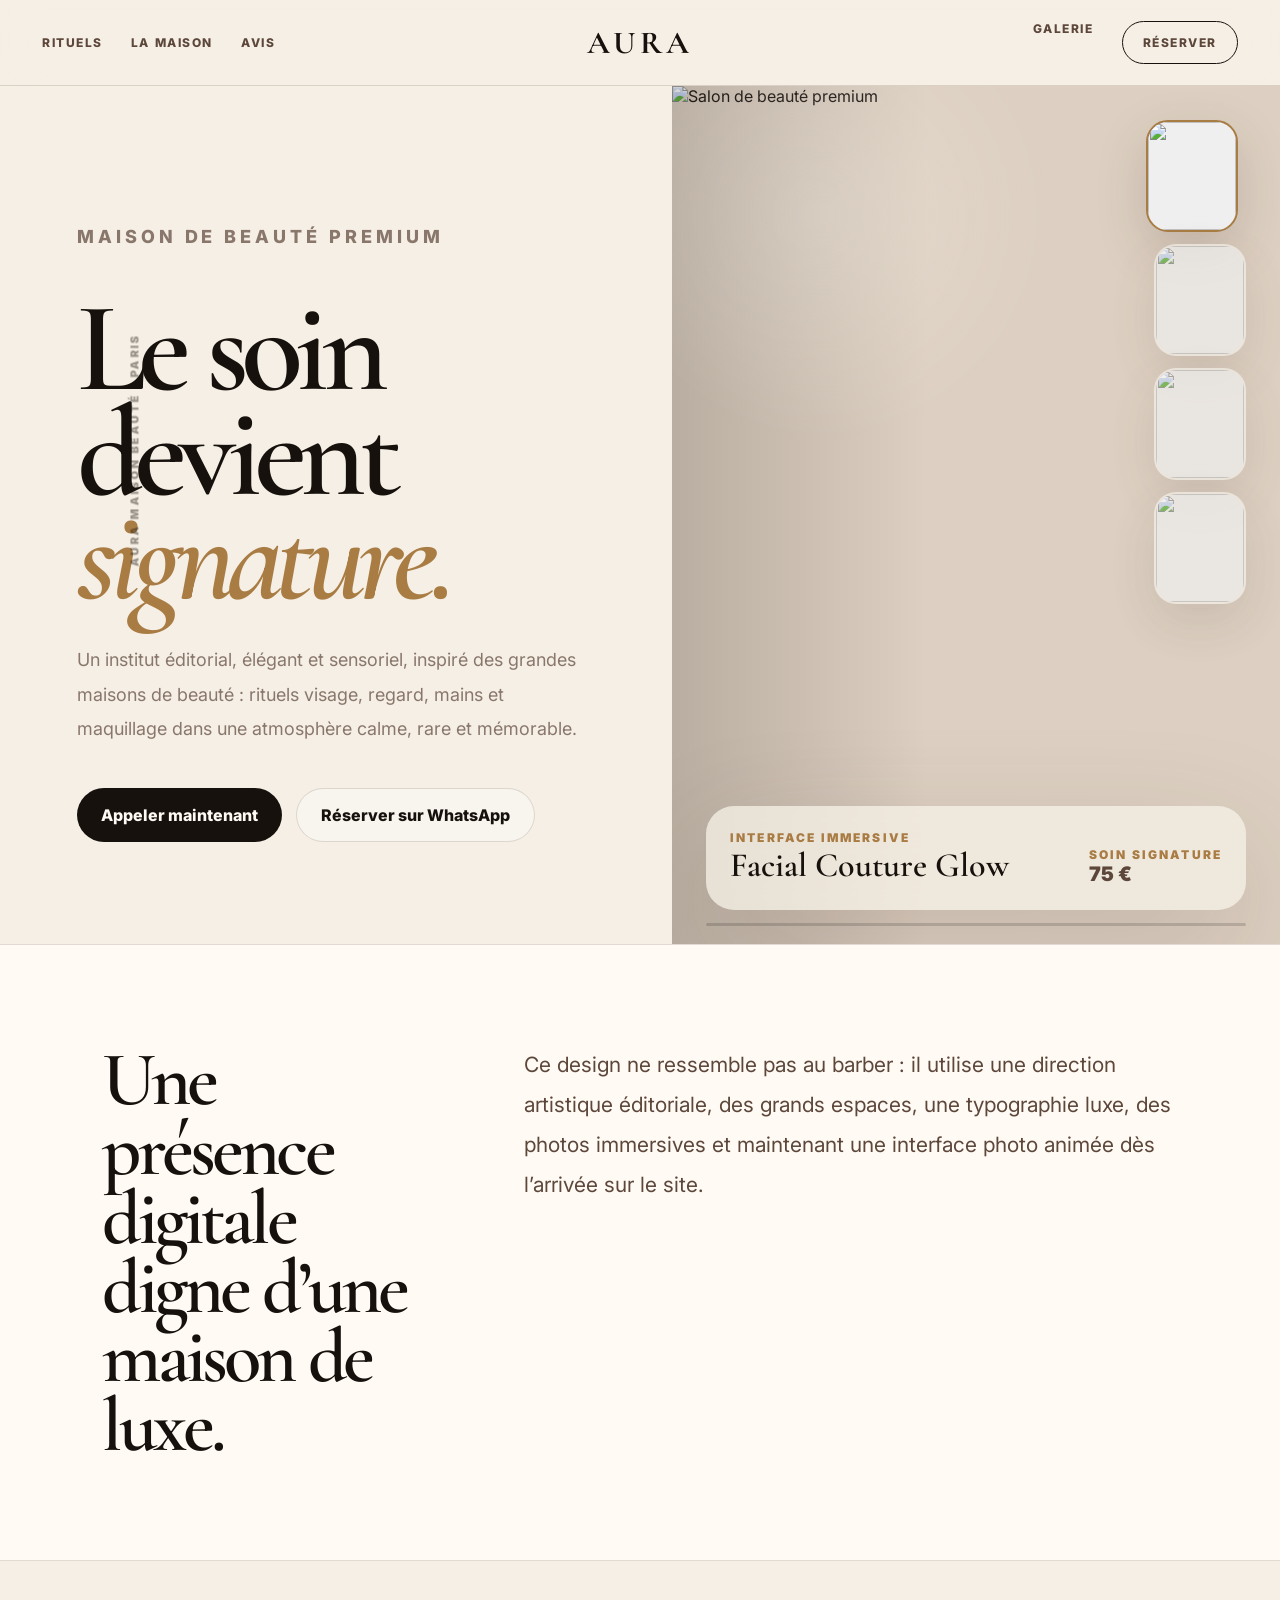
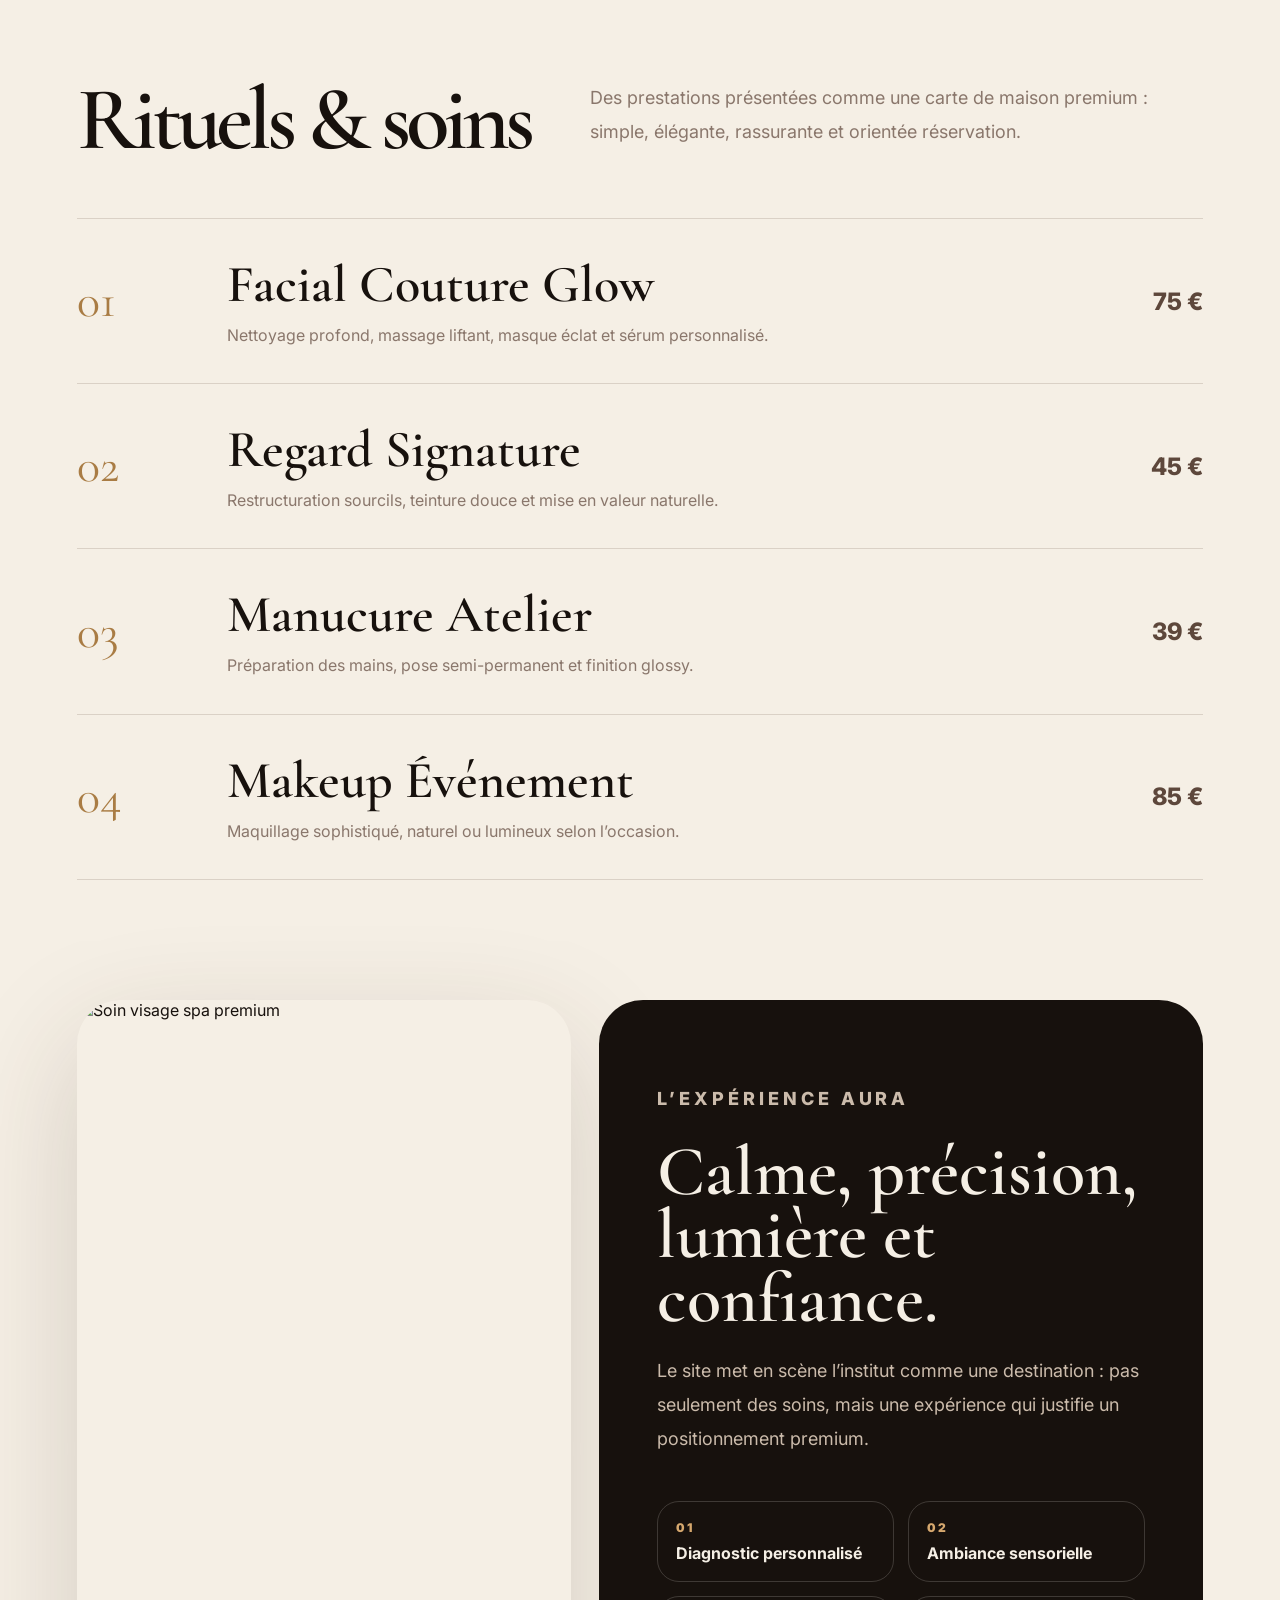
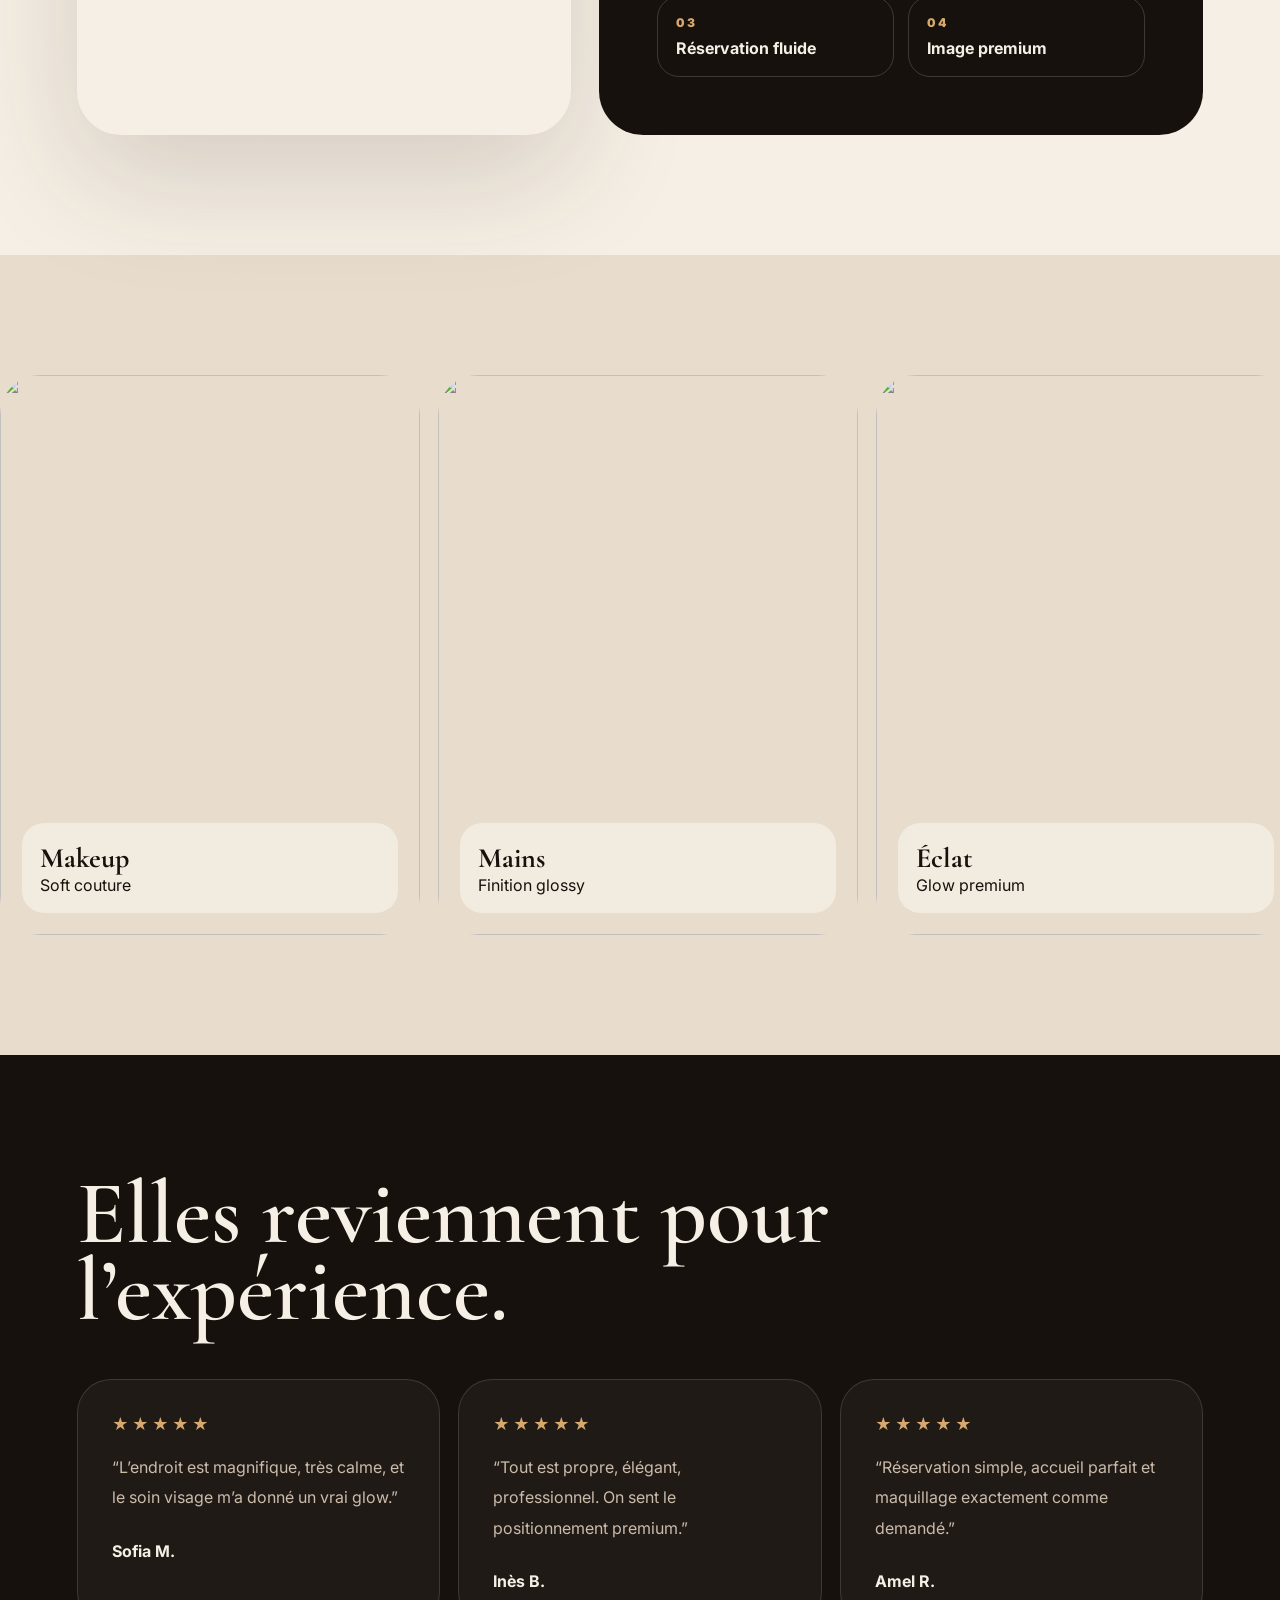
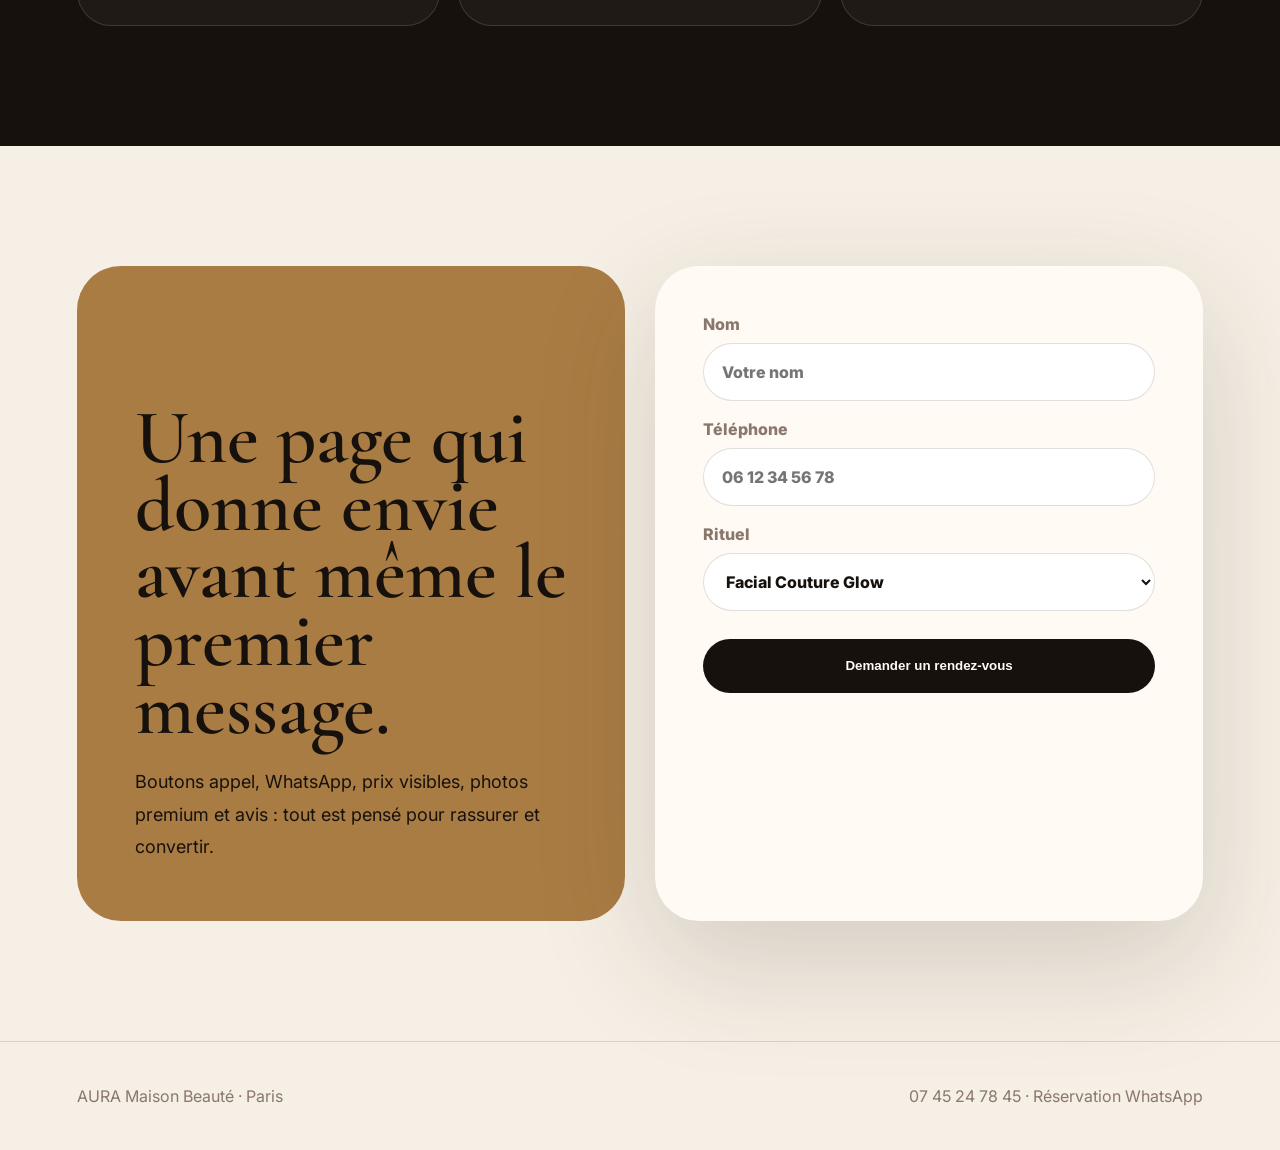
==== commit e5a5196d: "Ajouter interface photo animée hero salon beauté" ====
--- a/beauty-demo/index.html
+++ b/beauty-demo/index.html
@@ -9,35 +9,23 @@
 <link rel="preconnect" href="https://fonts.gstatic.com" crossorigin>
 <link href="https://fonts.googleapis.com/css2?family=Cormorant+Garamond:wght@500;600;700&family=Inter:wght@400;500;600;700;800&display=swap" rel="stylesheet">
 <style>
-:root{--ivory:#f5efe5;--sand:#ded1bf;--ink:#17110d;--brown:#5d473b;--muted:#8a776c;--gold:#a97c44;--soft:#fffaf4;--line:rgba(93,71,59,.18);--shadow:0 40px 120px rgba(65,42,31,.18);--radius:34px}*{box-sizing:border-box;margin:0;padding:0}html{scroll-behavior:smooth}body{font-family:Inter,system-ui,sans-serif;background:var(--ivory);color:var(--ink);overflow-x:hidden}a{color:inherit;text-decoration:none}img{display:block;width:100%}.topbar{position:fixed;top:0;left:0;right:0;z-index:50;height:86px;display:grid;grid-template-columns:1fr auto 1fr;align-items:center;padding:0 42px;background:rgba(245,239,229,.72);backdrop-filter:blur(18px);border-bottom:1px solid var(--line)}.nav-left,.nav-right{display:flex;gap:28px;color:var(--brown);font-size:12px;text-transform:uppercase;letter-spacing:.13em;font-weight:800}.nav-right{justify-content:flex-end}.brand{font-family:'Cormorant Garamond',serif;font-size:32px;letter-spacing:.12em;font-weight:700}.book{padding:13px 20px;border:1px solid var(--ink);border-radius:999px}.menu{display:none;border:0;background:none;font-weight:800;letter-spacing:.12em}.hero{min-height:100vh;display:grid;grid-template-columns:1.05fr .95fr;padding-top:86px}.hero-copy{padding:8vw 6vw;display:flex;flex-direction:column;justify-content:center}.kicker{font-size:12px;text-transform:uppercase;letter-spacing:.22em;color:var(--gold);font-weight:800;margin-bottom:24px}.hero h1{font-family:'Cormorant Garamond',serif;font-size:clamp(5rem,10vw,11.5rem);line-height:.82;font-weight:600;letter-spacing:-.06em;max-width:760px}.hero h1 em{font-style:italic;color:var(--gold)}.hero p{color:var(--muted);font-size:18px;line-height:1.9;max-width:600px;margin:32px 0 42px}.hero-actions{display:flex;gap:14px;flex-wrap:wrap}.btn{display:inline-flex;align-items:center;justify-content:center;min-height:54px;padding:0 24px;border-radius:999px;font-weight:800;transition:.22s ease}.btn:hover{transform:translateY(-2px)}.btn-dark{background:var(--ink);color:var(--soft)}.btn-light{border:1px solid var(--line);background:rgba(255,255,255,.36)}.hero-image{position:relative;min-height:calc(100vh - 86px);overflow:hidden}.hero-image img{height:100%;object-fit:cover}.image-label{position:absolute;left:34px;right:34px;bottom:34px;padding:24px;border-radius:28px;background:rgba(245,239,229,.75);backdrop-filter:blur(20px);display:flex;justify-content:space-between;gap:20px;box-shadow:var(--shadow)}.image-label span{display:block;color:var(--gold);font-size:12px;text-transform:uppercase;letter-spacing:.18em;font-weight:900}.image-label strong{font-family:'Cormorant Garamond',serif;font-size:34px;font-weight:600}.vertical{position:fixed;left:18px;top:50%;transform:translateY(-50%) rotate(-90deg);z-index:40;color:rgba(23,17,13,.42);font-size:11px;letter-spacing:.22em;text-transform:uppercase;font-weight:900}.intro{padding:100px 8vw;border-block:1px solid var(--line);display:grid;grid-template-columns:.7fr 1.3fr;gap:70px;align-items:start;background:var(--soft)}.intro h2{font-family:'Cormorant Garamond',serif;font-size:clamp(3rem,6vw,7rem);line-height:.9;font-weight:600;letter-spacing:-.05em}.intro p{font-size:21px;line-height:1.9;color:var(--brown);max-width:850px}.treatments{padding:120px 6vw}.section-head{display:grid;grid-template-columns:.85fr 1.15fr;gap:60px;margin-bottom:60px}.section-head h2{font-family:'Cormorant Garamond',serif;font-size:clamp(4rem,7vw,8rem);line-height:.86;font-weight:600;letter-spacing:-.06em}.section-head p{color:var(--muted);line-height:1.9;font-size:18px;max-width:600px}.treatment-list{border-top:1px solid var(--line)}.treatment{display:grid;grid-template-columns:120px 1fr 180px;gap:30px;padding:34px 0;border-bottom:1px solid var(--line);align-items:center}.num{font-family:'Cormorant Garamond',serif;font-size:48px;color:var(--gold)}.treatment h3{font-family:'Cormorant Garamond',serif;font-size:52px;font-weight:600}.treatment p{color:var(--muted);line-height:1.7;max-width:560px;margin-top:6px}.price{text-align:right;font-size:24px;font-weight:800;color:var(--brown)}.atelier{padding:0 6vw 120px;display:grid;grid-template-columns:.9fr 1.1fr;gap:28px}.atelier-card{border-radius:44px;overflow:hidden;min-height:650px;position:relative;box-shadow:var(--shadow)}.atelier-card img{height:100%;object-fit:cover}.atelier-copy{border-radius:44px;background:var(--ink);color:var(--ivory);padding:58px;display:flex;flex-direction:column;justify-content:space-between;min-height:650px}.atelier-copy h2{font-family:'Cormorant Garamond',serif;font-size:clamp(3.2rem,5.5vw,6.8rem);line-height:.9;font-weight:600}.atelier-copy p{color:#cbbbab;line-height:1.9;font-size:18px;max-width:580px;margin-top:24px}.pill-grid{display:grid;grid-template-columns:1fr 1fr;gap:14px;margin-top:44px}.pill{border:1px solid rgba(245,239,229,.18);border-radius:22px;padding:18px}.pill span{display:block;color:#d6a86e;font-size:12px;letter-spacing:.18em;text-transform:uppercase;font-weight:900;margin-bottom:8px}.gallery{padding:120px 0;background:#e8dccd;overflow:hidden}.marquee{display:flex;gap:18px;animation:slide 38s linear infinite;width:max-content}.gallery figure{width:420px;height:560px;border-radius:40px;overflow:hidden;position:relative;flex:0 0 auto}.gallery img{height:100%;object-fit:cover}.gallery figcaption{position:absolute;left:22px;right:22px;bottom:22px;background:rgba(245,239,229,.76);backdrop-filter:blur(18px);border-radius:22px;padding:18px}.gallery strong{display:block;font-family:'Cormorant Garamond',serif;font-size:28px}@keyframes slide{to{transform:translateX(-50%)}}.reviews{padding:120px 6vw;background:var(--ink);color:var(--ivory)}.reviews h2{font-family:'Cormorant Garamond',serif;font-size:clamp(4rem,7vw,8rem);line-height:.86;font-weight:600;margin-bottom:50px}.review-grid{display:grid;grid-template-columns:repeat(3,1fr);gap:18px}.review{padding:34px;border:1px solid rgba(245,239,229,.14);border-radius:34px;background:rgba(255,255,255,.04)}.stars{color:#d6a86e;letter-spacing:3px;margin-bottom:18px}.review p{color:#cbbbab;line-height:1.9;margin-bottom:28px}.booking{padding:120px 6vw;display:grid;grid-template-columns:1fr 1fr;gap:30px}.booking-text{background:var(--gold);color:var(--ink);border-radius:44px;padding:58px}.booking-text h2{font-family:'Cormorant Garamond',serif;font-size:clamp(3.4rem,6vw,7rem);line-height:.88;font-weight:600}.booking-text p{margin-top:24px;line-height:1.8;font-size:18px;max-width:560px}.form{border-radius:44px;background:var(--soft);padding:48px;box-shadow:var(--shadow)}label{display:grid;gap:9px;margin-bottom:18px;color:var(--muted);font-weight:800}input,select{height:58px;border:1px solid var(--line);border-radius:999px;background:#fff;padding:0 18px;font:inherit;color:var(--ink)}.form .btn{width:100%;margin-top:10px;border:0}.footer{padding:44px 6vw;border-top:1px solid var(--line);display:flex;justify-content:space-between;color:var(--muted)}.reveal{opacity:0;transform:translateY(28px);transition:.75s ease}.reveal.visible{opacity:1;transform:translateY(0)}@media(max-width:980px){.nav-left,.nav-right{display:none}.menu{display:block}.topbar{grid-template-columns:1fr auto 1fr}.hero,.intro,.section-head,.atelier,.booking{grid-template-columns:1fr}.hero-copy{padding:90px 28px 40px}.hero-image{min-height:560px}.treatment{grid-template-columns:1fr;gap:10px}.price{text-align:left}.review-grid{grid-template-columns:1fr}.footer{flex-direction:column;gap:10px}.vertical{display:none}}@media(max-width:560px){.topbar{height:72px;padding:0 18px}.brand{font-size:24px}.hero{padding-top:72px}.hero h1{font-size:clamp(4.1rem,20vw,6rem)}.hero p{font-size:16px}.hero-actions{flex-direction:column}.btn{width:100%}.image-label{left:16px;right:16px;bottom:16px;display:block}.image-label strong{font-size:28px}.intro,.treatments,.reviews,.booking{padding:80px 22px}.atelier{padding:0 22px 80px}.atelier-card,.atelier-copy{min-height:480px;border-radius:32px}.atelier-copy{padding:32px}.pill-grid{grid-template-columns:1fr}.gallery figure{width:320px;height:440px}.form,.booking-text{padding:32px;border-radius:32px}}
+:root{--ivory:#f5efe5;--sand:#ded1bf;--ink:#17110d;--brown:#5d473b;--muted:#8a776c;--gold:#a97c44;--soft:#fffaf4;--line:rgba(93,71,59,.18);--shadow:0 40px 120px rgba(65,42,31,.18);--radius:34px}*{box-sizing:border-box;margin:0;padding:0}html{scroll-behavior:smooth}body{font-family:Inter,system-ui,sans-serif;background:var(--ivory);color:var(--ink);overflow-x:hidden}a{color:inherit;text-decoration:none}img{display:block;width:100%}.topbar{position:fixed;top:0;left:0;right:0;z-index:50;height:86px;display:grid;grid-template-columns:1fr auto 1fr;align-items:center;padding:0 42px;background:rgba(245,239,229,.72);backdrop-filter:blur(18px);border-bottom:1px solid var(--line)}.nav-left,.nav-right{display:flex;gap:28px;color:var(--brown);font-size:12px;text-transform:uppercase;letter-spacing:.13em;font-weight:800}.nav-right{justify-content:flex-end}.brand{font-family:'Cormorant Garamond',serif;font-size:32px;letter-spacing:.12em;font-weight:700}.book{padding:13px 20px;border:1px solid var(--ink);border-radius:999px}.menu{display:none;border:0;background:none;font-weight:800;letter-spacing:.12em}.hero{min-height:100vh;display:grid;grid-template-columns:1.05fr .95fr;padding-top:86px}.hero-copy{padding:8vw 6vw;display:flex;flex-direction:column;justify-content:center}.kicker{font-size:12px;text-transform:uppercase;letter-spacing:.22em;color:var(--gold);font-weight:800;margin-bottom:24px}.hero h1{font-family:'Cormorant Garamond',serif;font-size:clamp(5rem,10vw,11.5rem);line-height:.82;font-weight:600;letter-spacing:-.06em;max-width:760px}.hero h1 em{font-style:italic;color:var(--gold)}.hero p{color:var(--muted);font-size:18px;line-height:1.9;max-width:600px;margin:32px 0 42px}.hero-actions{display:flex;gap:14px;flex-wrap:wrap}.btn{display:inline-flex;align-items:center;justify-content:center;min-height:54px;padding:0 24px;border-radius:999px;font-weight:800;transition:.22s ease}.btn:hover{transform:translateY(-2px)}.btn-dark{background:var(--ink);color:var(--soft)}.btn-light{border:1px solid var(--line);background:rgba(255,255,255,.36)}.hero-gallery{position:relative;min-height:calc(100vh - 86px);overflow:hidden;background:#ddd0c2}.hero-gallery:before{content:"";position:absolute;inset:0;background:radial-gradient(circle at 25% 15%,rgba(255,250,244,.2),transparent 26%),linear-gradient(90deg,rgba(23,17,13,.18),transparent 42%);z-index:3;pointer-events:none}.slide{position:absolute;inset:0;opacity:0;transform:scale(1.08);transition:opacity 1.15s ease,transform 5.5s ease}.slide.active{opacity:1;transform:scale(1)}.slide img{height:100%;object-fit:cover}.slide-caption{position:absolute;z-index:5;left:34px;right:34px;bottom:34px;padding:24px;border-radius:28px;background:rgba(245,239,229,.76);backdrop-filter:blur(22px);box-shadow:var(--shadow);display:grid;grid-template-columns:1fr auto;gap:20px;align-items:end}.slide-caption span{display:block;color:var(--gold);font-size:12px;text-transform:uppercase;letter-spacing:.18em;font-weight:900}.slide-caption strong{font-family:'Cormorant Garamond',serif;font-size:34px;font-weight:600}.slide-caption small{font-weight:900;color:var(--brown);font-size:20px}.hero-thumbs{position:absolute;z-index:6;right:34px;top:34px;display:grid;gap:12px}.thumb{width:92px;height:112px;border-radius:22px;overflow:hidden;border:2px solid rgba(245,239,229,.75);opacity:.7;cursor:pointer;transition:.25s ease;box-shadow:0 18px 50px rgba(65,42,31,.18)}.thumb.active{opacity:1;transform:translateX(-8px);border-color:var(--gold)}.thumb img{height:100%;object-fit:cover}.progress{position:absolute;z-index:6;left:34px;right:34px;bottom:18px;height:3px;background:rgba(23,17,13,.16);border-radius:999px;overflow:hidden}.progress span{display:block;height:100%;width:0;background:var(--gold);animation:load 5s linear infinite}@keyframes load{to{width:100%}}.vertical{position:fixed;left:18px;top:50%;transform:translateY(-50%) rotate(-90deg);z-index:40;color:rgba(23,17,13,.42);font-size:11px;letter-spacing:.22em;text-transform:uppercase;font-weight:900}.intro{padding:100px 8vw;border-block:1px solid var(--line);display:grid;grid-template-columns:.7fr 1.3fr;gap:70px;align-items:start;background:var(--soft)}.intro h2{font-family:'Cormorant Garamond',serif;font-size:clamp(3rem,6vw,7rem);line-height:.9;font-weight:600;letter-spacing:-.05em}.intro p{font-size:21px;line-height:1.9;color:var(--brown);max-width:850px}.treatments{padding:120px 6vw}.section-head{display:grid;grid-template-columns:.85fr 1.15fr;gap:60px;margin-bottom:60px}.section-head h2{font-family:'Cormorant Garamond',serif;font-size:clamp(4rem,7vw,8rem);line-height:.86;font-weight:600;letter-spacing:-.06em}.section-head p{color:var(--muted);line-height:1.9;font-size:18px;max-width:600px}.treatment-list{border-top:1px solid var(--line)}.treatment{display:grid;grid-template-columns:120px 1fr 180px;gap:30px;padding:34px 0;border-bottom:1px solid var(--line);align-items:center}.num{font-family:'Cormorant Garamond',serif;font-size:48px;color:var(--gold)}.treatment h3{font-family:'Cormorant Garamond',serif;font-size:52px;font-weight:600}.treatment p{color:var(--muted);line-height:1.7;max-width:560px;margin-top:6px}.price{text-align:right;font-size:24px;font-weight:800;color:var(--brown)}.atelier{padding:0 6vw 120px;display:grid;grid-template-columns:.9fr 1.1fr;gap:28px}.atelier-card{border-radius:44px;overflow:hidden;min-height:650px;position:relative;box-shadow:var(--shadow)}.atelier-card img{height:100%;object-fit:cover}.atelier-copy{border-radius:44px;background:var(--ink);color:var(--ivory);padding:58px;display:flex;flex-direction:column;justify-content:space-between;min-height:650px}.atelier-copy h2{font-family:'Cormorant Garamond',serif;font-size:clamp(3.2rem,5.5vw,6.8rem);line-height:.9;font-weight:600}.atelier-copy p{color:#cbbbab;line-height:1.9;font-size:18px;max-width:580px;margin-top:24px}.pill-grid{display:grid;grid-template-columns:1fr 1fr;gap:14px;margin-top:44px}.pill{border:1px solid rgba(245,239,229,.18);border-radius:22px;padding:18px}.pill span{display:block;color:#d6a86e;font-size:12px;letter-spacing:.18em;text-transform:uppercase;font-weight:900;margin-bottom:8px}.gallery{padding:120px 0;background:#e8dccd;overflow:hidden}.marquee{display:flex;gap:18px;animation:slide 38s linear infinite;width:max-content}.gallery figure{width:420px;height:560px;border-radius:40px;overflow:hidden;position:relative;flex:0 0 auto}.gallery img{height:100%;object-fit:cover}.gallery figcaption{position:absolute;left:22px;right:22px;bottom:22px;background:rgba(245,239,229,.76);backdrop-filter:blur(18px);border-radius:22px;padding:18px}.gallery strong{display:block;font-family:'Cormorant Garamond',serif;font-size:28px}@keyframes slide{to{transform:translateX(-50%)}}.reviews{padding:120px 6vw;background:var(--ink);color:var(--ivory)}.reviews h2{font-family:'Cormorant Garamond',serif;font-size:clamp(4rem,7vw,8rem);line-height:.86;font-weight:600;margin-bottom:50px}.review-grid{display:grid;grid-template-columns:repeat(3,1fr);gap:18px}.review{padding:34px;border:1px solid rgba(245,239,229,.14);border-radius:34px;background:rgba(255,255,255,.04)}.stars{color:#d6a86e;letter-spacing:3px;margin-bottom:18px}.review p{color:#cbbbab;line-height:1.9;margin-bottom:28px}.booking{padding:120px 6vw;display:grid;grid-template-columns:1fr 1fr;gap:30px}.booking-text{background:var(--gold);color:var(--ink);border-radius:44px;padding:58px}.booking-text h2{font-family:'Cormorant Garamond',serif;font-size:clamp(3.4rem,6vw,7rem);line-height:.88;font-weight:600}.booking-text p{margin-top:24px;line-height:1.8;font-size:18px;max-width:560px}.form{border-radius:44px;background:var(--soft);padding:48px;box-shadow:var(--shadow)}label{display:grid;gap:9px;margin-bottom:18px;color:var(--muted);font-weight:800}input,select{height:58px;border:1px solid var(--line);border-radius:999px;background:#fff;padding:0 18px;font:inherit;color:var(--ink)}.form .btn{width:100%;margin-top:10px;border:0}.footer{padding:44px 6vw;border-top:1px solid var(--line);display:flex;justify-content:space-between;color:var(--muted)}.reveal{opacity:0;transform:translateY(28px);transition:.75s ease}.reveal.visible{opacity:1;transform:translateY(0)}@media(max-width:980px){.nav-left,.nav-right{display:none}.menu{display:block}.topbar{grid-template-columns:1fr auto 1fr}.hero,.intro,.section-head,.atelier,.booking{grid-template-columns:1fr}.hero-copy{padding:90px 28px 40px}.hero-gallery{min-height:620px}.treatment{grid-template-columns:1fr;gap:10px}.price{text-align:left}.review-grid{grid-template-columns:1fr}.footer{flex-direction:column;gap:10px}.vertical{display:none}}@media(max-width:560px){.topbar{height:72px;padding:0 18px}.brand{font-size:24px}.hero{padding-top:72px}.hero h1{font-size:clamp(4.1rem,20vw,6rem)}.hero p{font-size:16px}.hero-actions{flex-direction:column}.btn{width:100%}.hero-gallery{min-height:560px}.slide-caption{left:16px;right:16px;bottom:28px;display:block}.slide-caption strong{font-size:28px}.slide-caption small{display:block;margin-top:8px}.hero-thumbs{top:16px;right:16px;display:flex}.thumb{width:58px;height:72px;border-radius:16px}.thumb.active{transform:translateY(6px)}.progress{left:16px;right:16px;bottom:14px}.intro,.treatments,.reviews,.booking{padding:80px 22px}.atelier{padding:0 22px 80px}.atelier-card,.atelier-copy{min-height:480px;border-radius:32px}.atelier-copy{padding:32px}.pill-grid{grid-template-columns:1fr}.gallery figure{width:320px;height:440px}.form,.booking-text{padding:32px;border-radius:32px}}
 </style>
 </head>
 <body>
 <div class="vertical">AURA Maison Beauté · Paris</div>
-<header class="topbar">
-<nav class="nav-left"><a href="#rituels">Rituels</a><a href="#maison">La maison</a><a href="#avis">Avis</a></nav>
-<a class="brand" href="#top">AURA</a>
-<nav class="nav-right"><a href="#galerie">Galerie</a><a class="book" href="https://wa.me/33745247845" target="_blank">Réserver</a></nav>
-<button class="menu">MENU</button>
-</header>
+<header class="topbar"><nav class="nav-left"><a href="#rituels">Rituels</a><a href="#maison">La maison</a><a href="#avis">Avis</a></nav><a class="brand" href="#top">AURA</a><nav class="nav-right"><a href="#galerie">Galerie</a><a class="book" href="https://wa.me/33745247845" target="_blank">Réserver</a></nav><button class="menu">MENU</button></header>
 <main id="top">
-<section class="hero">
-<div class="hero-copy reveal"><p class="kicker">Maison de beauté premium</p><h1>Le soin devient <em>signature.</em></h1><p>Un institut éditorial, élégant et sensoriel, inspiré des grandes maisons de beauté : rituels visage, regard, mains et maquillage dans une atmosphère calme, rare et mémorable.</p><div class="hero-actions"><a class="btn btn-dark" href="tel:+33745247845">Appeler maintenant</a><a class="btn btn-light" href="https://wa.me/33745247845" target="_blank">Réserver sur WhatsApp</a></div></div>
-<div class="hero-image reveal"><img src="https://images.unsplash.com/photo-1522337660859-02fbefca4702?auto=format&fit=crop&w=1500&q=85" alt="Institut de beauté premium"><div class="image-label"><div><span>Rituel du mois</span><strong>Facial Couture Glow</strong></div><div><span>À partir de</span><strong>75 €</strong></div></div></div>
-</section>
-<section class="intro reveal"><h2>Une présence digitale digne d’une maison de luxe.</h2><p>Ce design ne ressemble pas au barber : il utilise une direction artistique éditoriale, des grands espaces, une typographie luxe, des photos immersives et une expérience plus proche d’un spa international que d’un simple site vitrine.</p></section>
-<section class="treatments" id="rituels"><div class="section-head reveal"><h2>Rituels & soins</h2><p>Des prestations présentées comme une carte de maison premium : simple, élégante, rassurante et orientée réservation.</p></div><div class="treatment-list">
-<article class="treatment reveal"><div class="num">01</div><div><h3>Facial Couture Glow</h3><p>Nettoyage profond, massage liftant, masque éclat et sérum personnalisé.</p></div><div class="price">75 €</div></article>
-<article class="treatment reveal"><div class="num">02</div><div><h3>Regard Signature</h3><p>Restructuration sourcils, teinture douce et mise en valeur naturelle.</p></div><div class="price">45 €</div></article>
-<article class="treatment reveal"><div class="num">03</div><div><h3>Manucure Atelier</h3><p>Préparation des mains, pose semi-permanent et finition glossy.</p></div><div class="price">39 €</div></article>
-<article class="treatment reveal"><div class="num">04</div><div><h3>Makeup Événement</h3><p>Maquillage sophistiqué, naturel ou lumineux selon l’occasion.</p></div><div class="price">85 €</div></article>
-</div></section>
+<section class="hero"><div class="hero-copy reveal"><p class="kicker">Maison de beauté premium</p><h1>Le soin devient <em>signature.</em></h1><p>Un institut éditorial, élégant et sensoriel, inspiré des grandes maisons de beauté : rituels visage, regard, mains et maquillage dans une atmosphère calme, rare et mémorable.</p><div class="hero-actions"><a class="btn btn-dark" href="tel:+33745247845">Appeler maintenant</a><a class="btn btn-light" href="https://wa.me/33745247845" target="_blank">Réserver sur WhatsApp</a></div></div>
+<div class="hero-gallery reveal"><div class="slide active"><img src="https://images.unsplash.com/photo-1522337660859-02fbefca4702?auto=format&fit=crop&w=1500&q=85" alt="Salon de beauté premium"></div><div class="slide"><img src="https://images.unsplash.com/photo-1570172619644-dfd03ed5d881?auto=format&fit=crop&w=1500&q=85" alt="Soin visage premium"></div><div class="slide"><img src="https://images.unsplash.com/photo-1604654894610-df63bc536371?auto=format&fit=crop&w=1500&q=85" alt="Onglerie premium"></div><div class="slide"><img src="https://images.unsplash.com/photo-1487412947147-5cebf100ffc2?auto=format&fit=crop&w=1500&q=85" alt="Maquillage professionnel"></div><div class="hero-thumbs"><button class="thumb active" data-slide="0"><img src="https://images.unsplash.com/photo-1522337660859-02fbefca4702?auto=format&fit=crop&w=300&q=85" alt=""></button><button class="thumb" data-slide="1"><img src="https://images.unsplash.com/photo-1570172619644-dfd03ed5d881?auto=format&fit=crop&w=300&q=85" alt=""></button><button class="thumb" data-slide="2"><img src="https://images.unsplash.com/photo-1604654894610-df63bc536371?auto=format&fit=crop&w=300&q=85" alt=""></button><button class="thumb" data-slide="3"><img src="https://images.unsplash.com/photo-1487412947147-5cebf100ffc2?auto=format&fit=crop&w=300&q=85" alt=""></button></div><div class="slide-caption"><div><span>Interface immersive</span><strong id="slideTitle">Facial Couture Glow</strong></div><div><span id="slideType">Soin signature</span><small id="slidePrice">75 €</small></div></div><div class="progress"><span></span></div></div></section>
+<section class="intro reveal"><h2>Une présence digitale digne d’une maison de luxe.</h2><p>Ce design ne ressemble pas au barber : il utilise une direction artistique éditoriale, des grands espaces, une typographie luxe, des photos immersives et maintenant une interface photo animée dès l’arrivée sur le site.</p></section>
+<section class="treatments" id="rituels"><div class="section-head reveal"><h2>Rituels & soins</h2><p>Des prestations présentées comme une carte de maison premium : simple, élégante, rassurante et orientée réservation.</p></div><div class="treatment-list"><article class="treatment reveal"><div class="num">01</div><div><h3>Facial Couture Glow</h3><p>Nettoyage profond, massage liftant, masque éclat et sérum personnalisé.</p></div><div class="price">75 €</div></article><article class="treatment reveal"><div class="num">02</div><div><h3>Regard Signature</h3><p>Restructuration sourcils, teinture douce et mise en valeur naturelle.</p></div><div class="price">45 €</div></article><article class="treatment reveal"><div class="num">03</div><div><h3>Manucure Atelier</h3><p>Préparation des mains, pose semi-permanent et finition glossy.</p></div><div class="price">39 €</div></article><article class="treatment reveal"><div class="num">04</div><div><h3>Makeup Événement</h3><p>Maquillage sophistiqué, naturel ou lumineux selon l’occasion.</p></div><div class="price">85 €</div></article></div></section>
 <section class="atelier" id="maison"><div class="atelier-card reveal"><img src="https://images.unsplash.com/photo-1570172619644-dfd03ed5d881?auto=format&fit=crop&w=1200&q=85" alt="Soin visage spa premium"></div><div class="atelier-copy reveal"><div><p class="kicker">L’expérience AURA</p><h2>Calme, précision, lumière et confiance.</h2><p>Le site met en scène l’institut comme une destination : pas seulement des soins, mais une expérience qui justifie un positionnement premium.</p></div><div class="pill-grid"><div class="pill"><span>01</span><strong>Diagnostic personnalisé</strong></div><div class="pill"><span>02</span><strong>Ambiance sensorielle</strong></div><div class="pill"><span>03</span><strong>Réservation fluide</strong></div><div class="pill"><span>04</span><strong>Image premium</strong></div></div></div></section>
 <section class="gallery" id="galerie"><div class="marquee"><figure><img src="https://images.unsplash.com/photo-1487412947147-5cebf100ffc2?auto=format&fit=crop&w=900&q=85"><figcaption><strong>Makeup</strong><span>Soft couture</span></figcaption></figure><figure><img src="https://images.unsplash.com/photo-1604654894610-df63bc536371?auto=format&fit=crop&w=900&q=85"><figcaption><strong>Mains</strong><span>Finition glossy</span></figcaption></figure><figure><img src="https://images.unsplash.com/photo-1512496015851-a90fb38ba796?auto=format&fit=crop&w=900&q=85"><figcaption><strong>Éclat</strong><span>Glow premium</span></figcaption></figure><figure><img src="https://images.unsplash.com/photo-1596462502278-27bfdc403348?auto=format&fit=crop&w=900&q=85"><figcaption><strong>Produits</strong><span>Sélection experte</span></figcaption></figure><figure><img src="https://images.unsplash.com/photo-1487412947147-5cebf100ffc2?auto=format&fit=crop&w=900&q=85"><figcaption><strong>Makeup</strong><span>Soft couture</span></figcaption></figure><figure><img src="https://images.unsplash.com/photo-1604654894610-df63bc536371?auto=format&fit=crop&w=900&q=85"><figcaption><strong>Mains</strong><span>Finition glossy</span></figcaption></figure></div></section>
 <section class="reviews" id="avis"><h2 class="reveal">Elles reviennent pour l’expérience.</h2><div class="review-grid"><article class="review reveal"><div class="stars">★★★★★</div><p>“L’endroit est magnifique, très calme, et le soin visage m’a donné un vrai glow.”</p><strong>Sofia M.</strong></article><article class="review reveal"><div class="stars">★★★★★</div><p>“Tout est propre, élégant, professionnel. On sent le positionnement premium.”</p><strong>Inès B.</strong></article><article class="review reveal"><div class="stars">★★★★★</div><p>“Réservation simple, accueil parfait et maquillage exactement comme demandé.”</p><strong>Amel R.</strong></article></div></section>
 <section class="booking" id="contact"><div class="booking-text reveal"><p class="kicker">Réservation</p><h2>Une page qui donne envie avant même le premier message.</h2><p>Boutons appel, WhatsApp, prix visibles, photos premium et avis : tout est pensé pour rassurer et convertir.</p></div><form class="form reveal"><label>Nom<input type="text" placeholder="Votre nom"></label><label>Téléphone<input type="tel" placeholder="06 12 34 56 78"></label><label>Rituel<select><option>Facial Couture Glow</option><option>Regard Signature</option><option>Manucure Atelier</option><option>Makeup Événement</option></select></label><button class="btn btn-dark" type="submit">Demander un rendez-vous</button></form></section>
 </main>
 <footer class="footer"><span>AURA Maison Beauté · Paris</span><span>07 45 24 78 45 · Réservation WhatsApp</span></footer>
-<script>const obs=new IntersectionObserver(e=>{e.forEach(x=>{if(x.isIntersecting)x.target.classList.add('visible')})},{threshold:.12});document.querySelectorAll('.reveal').forEach(el=>obs.observe(el));const form=document.querySelector('.form');if(form){form.addEventListener('submit',e=>{e.preventDefault();const msg=encodeURIComponent('Bonjour, je souhaite réserver un rendez-vous chez AURA Maison Beauté.');window.open('https://wa.me/33745247845?text='+msg,'_blank')})}</script>
+<script>const obs=new IntersectionObserver(e=>{e.forEach(x=>{if(x.isIntersecting)x.target.classList.add('visible')})},{threshold:.12});document.querySelectorAll('.reveal').forEach(el=>obs.observe(el));const slides=document.querySelectorAll('.slide'),thumbs=document.querySelectorAll('.thumb'),title=document.getElementById('slideTitle'),type=document.getElementById('slideType'),price=document.getElementById('slidePrice');const data=[['Facial Couture Glow','Soin signature','75 €'],['Rituel Spa Visage','Détente premium','95 €'],['Manucure Atelier','Finition glossy','39 €'],['Makeup Événement','Soft couture','85 €']];let current=0;function showSlide(i){current=i;slides.forEach((s,n)=>s.classList.toggle('active',n===i));thumbs.forEach((t,n)=>t.classList.toggle('active',n===i));title.textContent=data[i][0];type.textContent=data[i][1];price.textContent=data[i][2]}thumbs.forEach(t=>t.addEventListener('click',()=>showSlide(Number(t.dataset.slide))));setInterval(()=>showSlide((current+1)%slides.length),5000);const form=document.querySelector('.form');if(form){form.addEventListener('submit',e=>{e.preventDefault();const msg=encodeURIComponent('Bonjour, je souhaite réserver un rendez-vous chez AURA Maison Beauté.');window.open('https://wa.me/33745247845?text='+msg,'_blank')})}</script>
 </body>
 </html>
